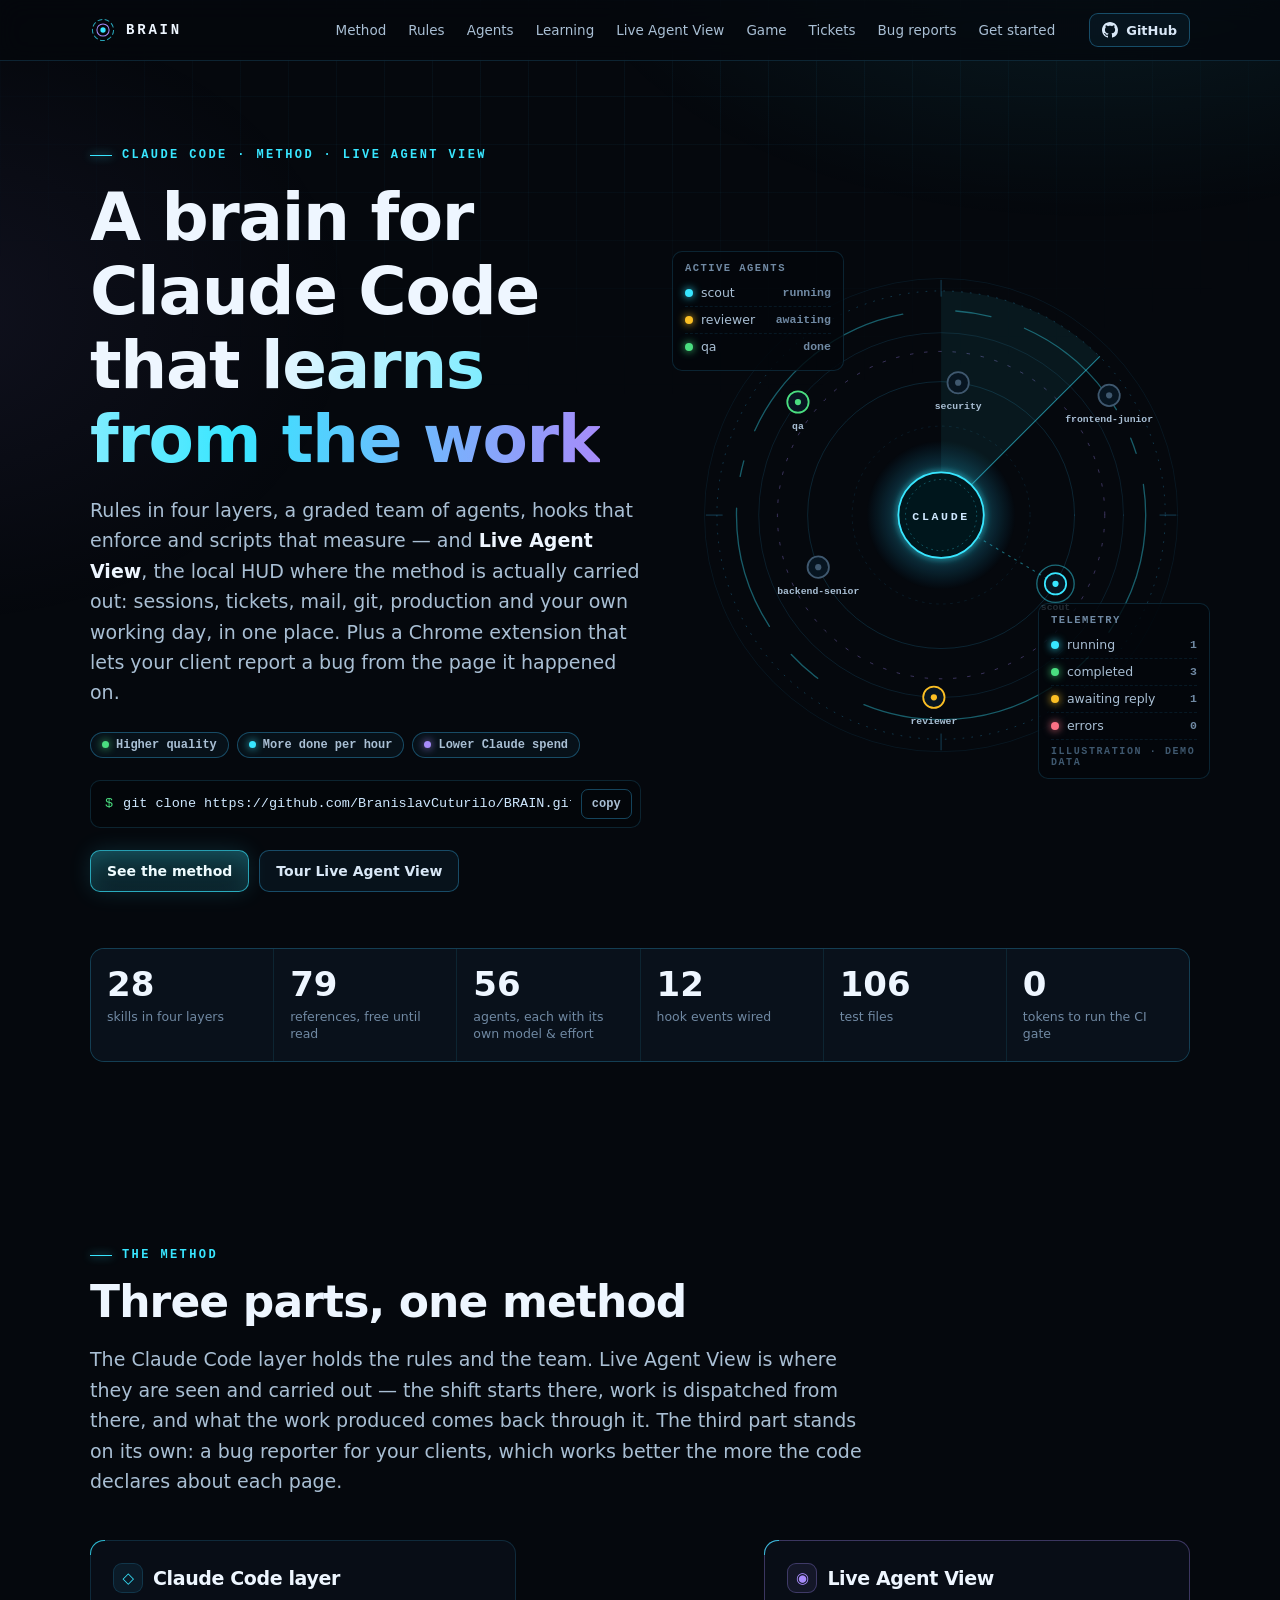
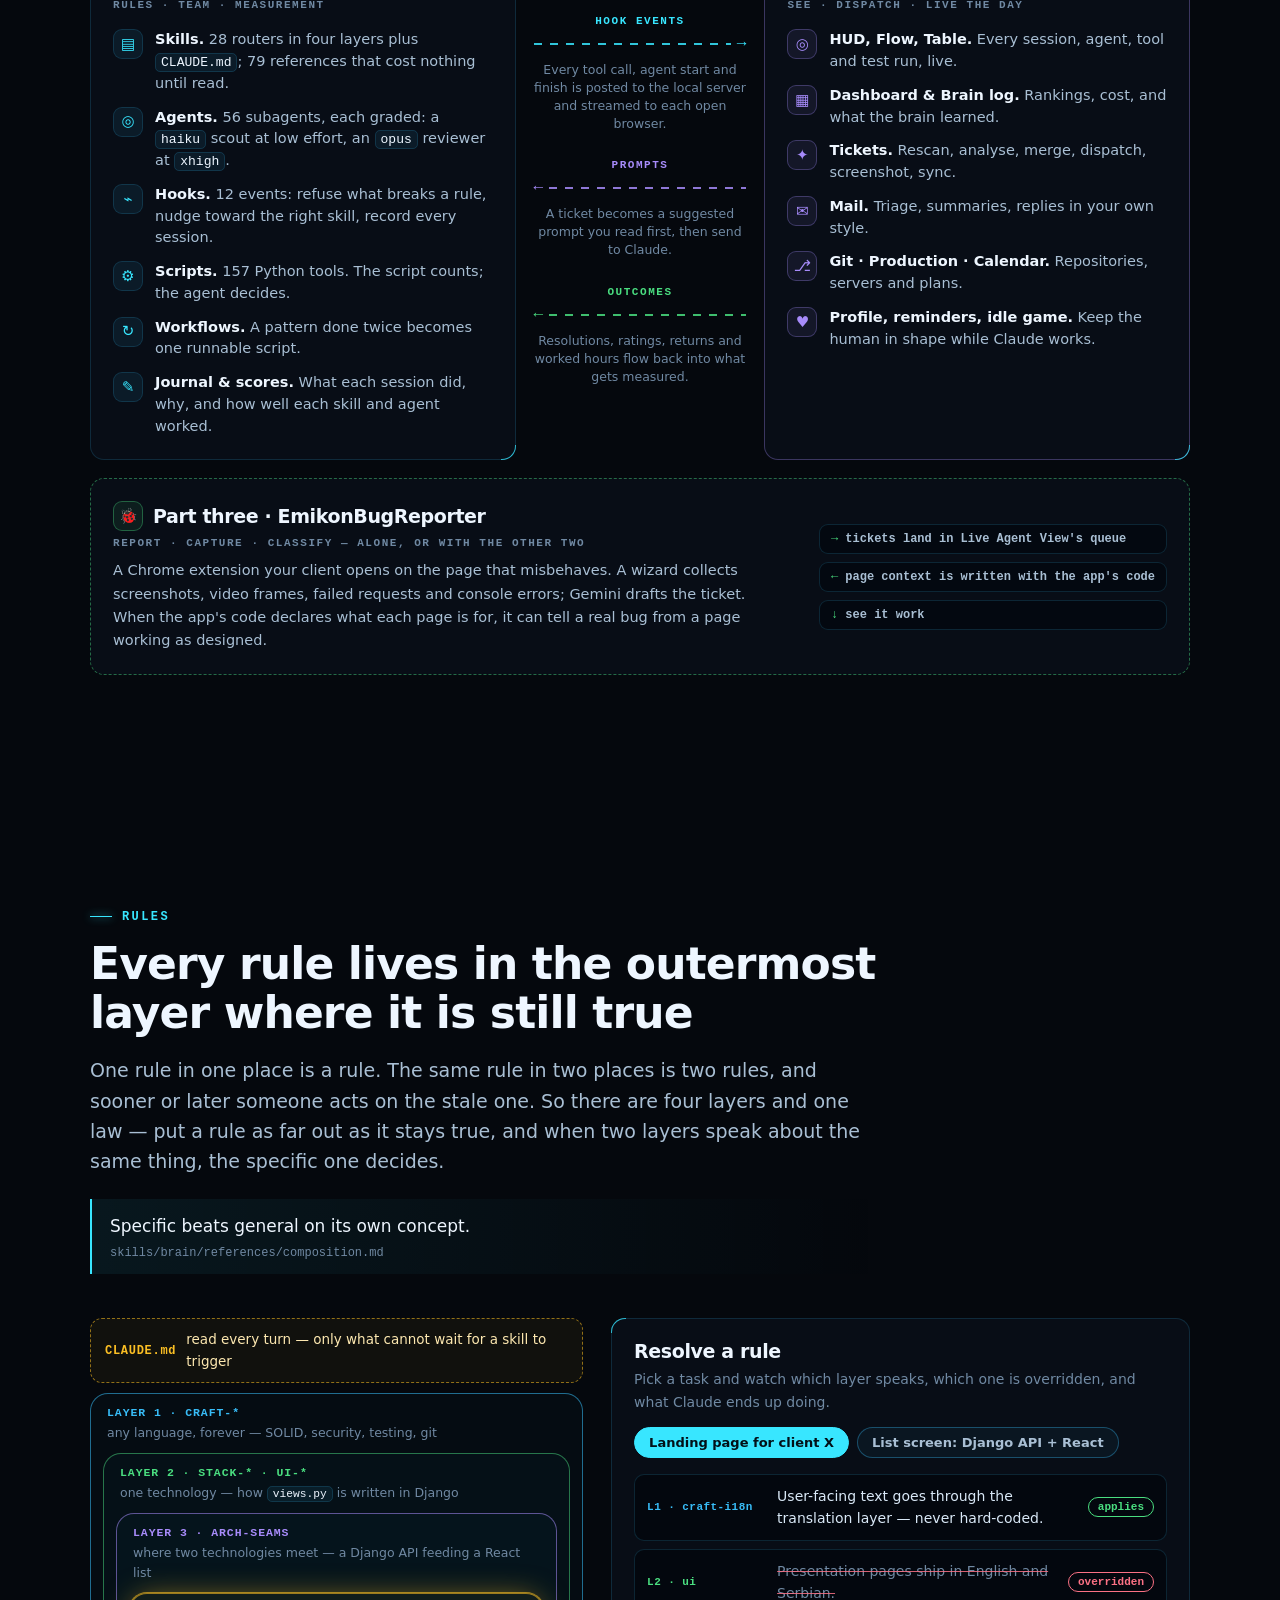
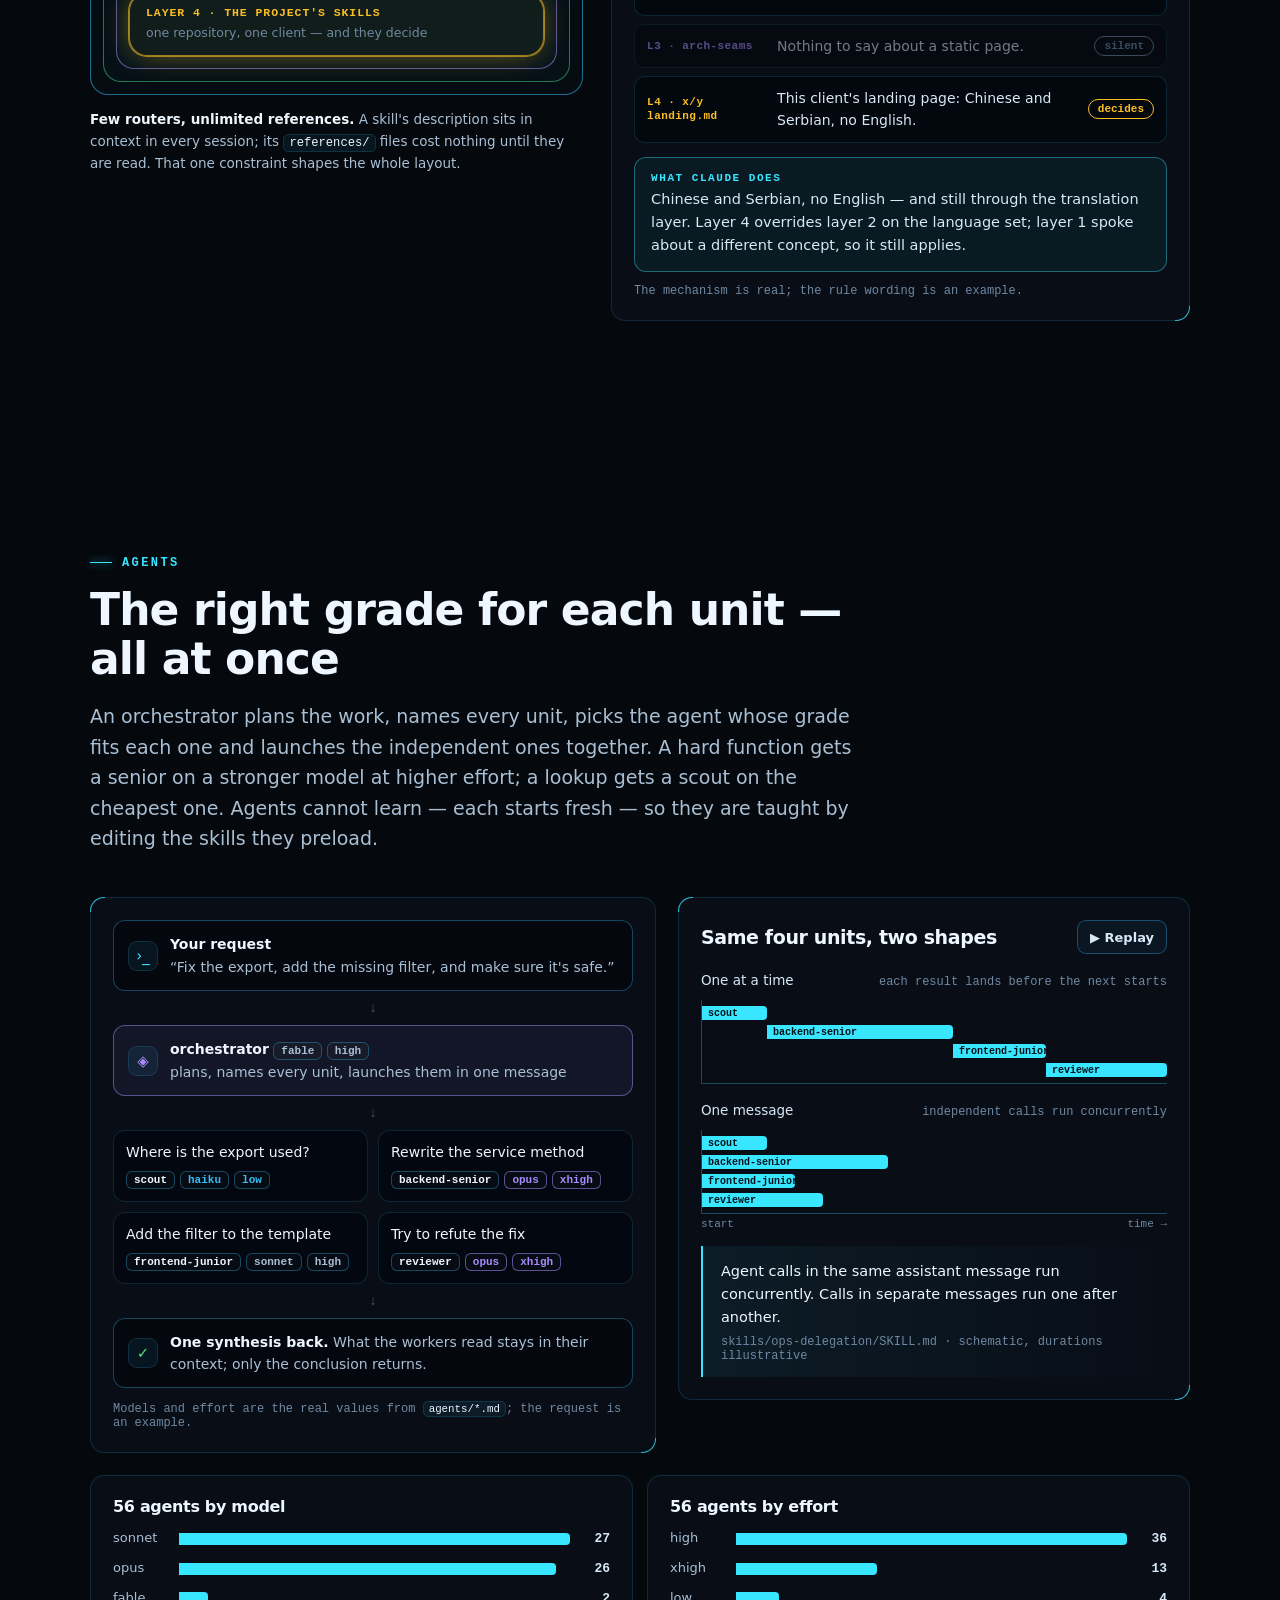
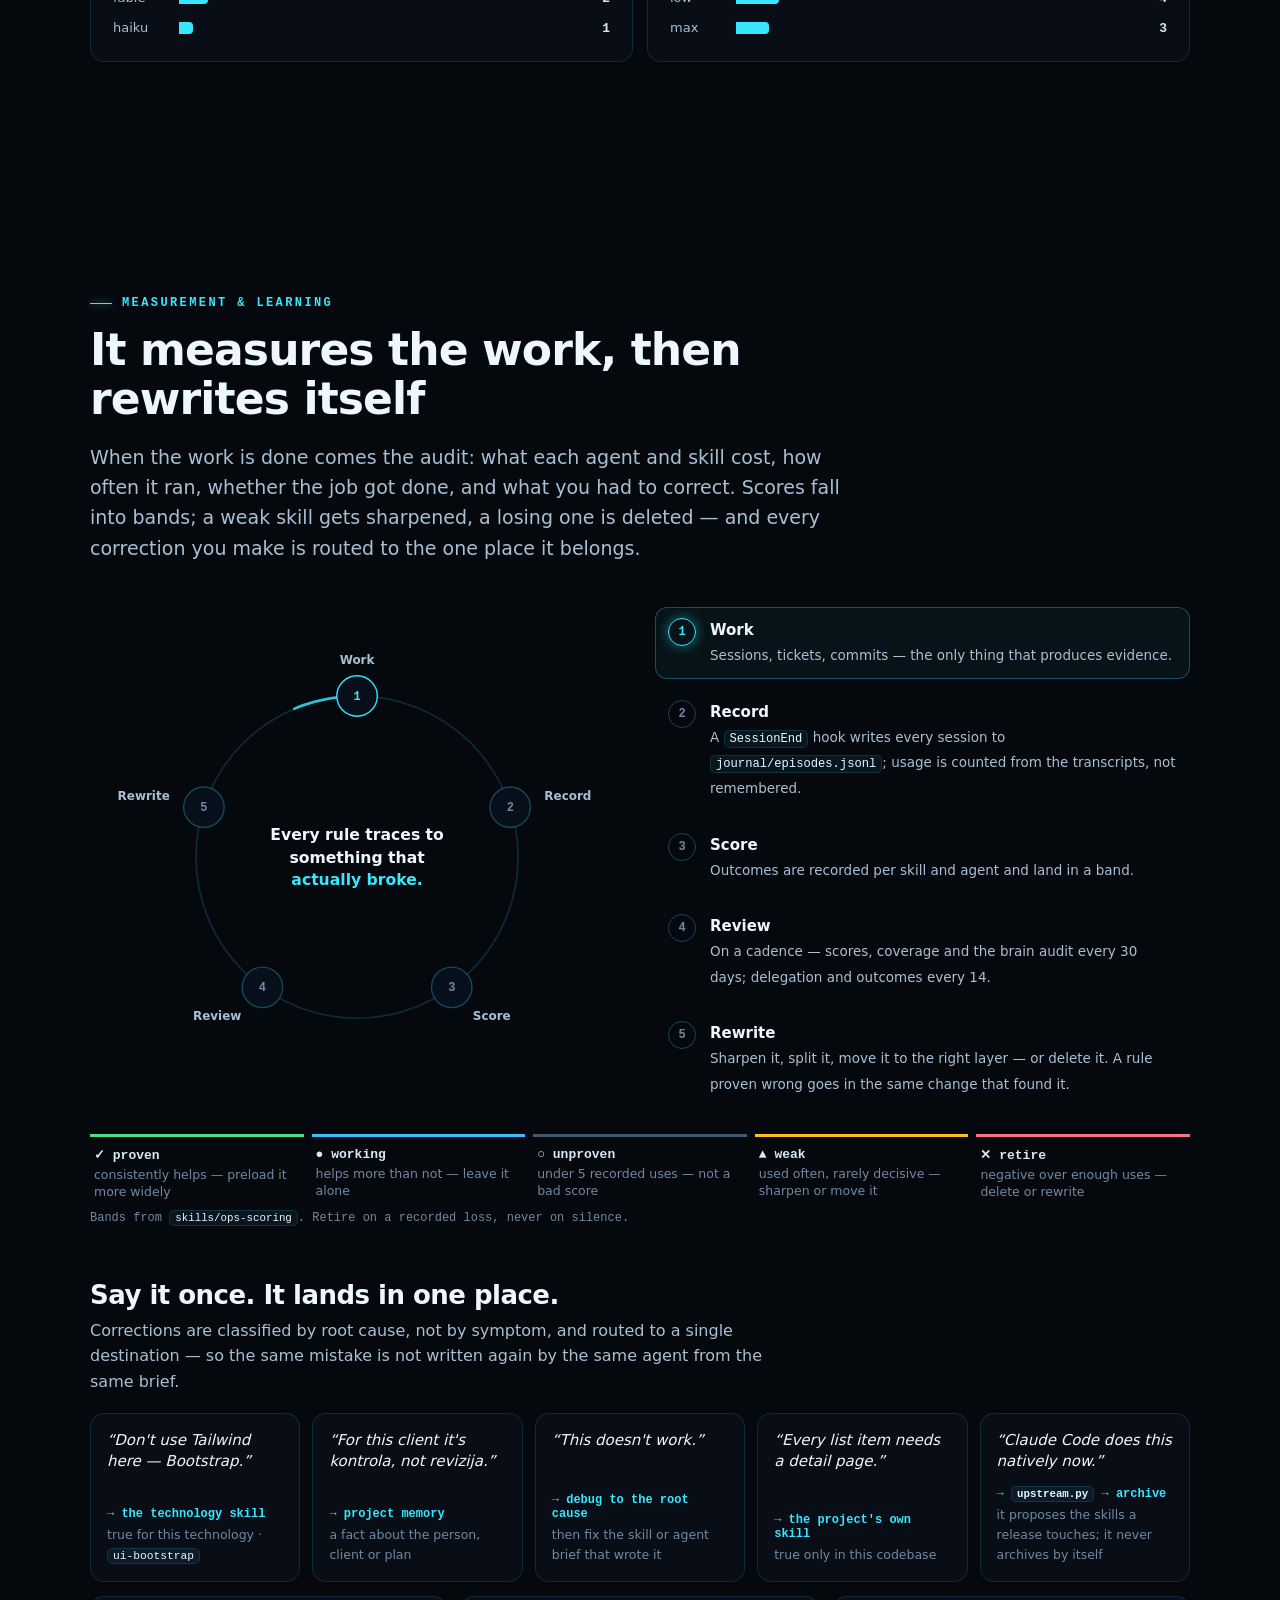
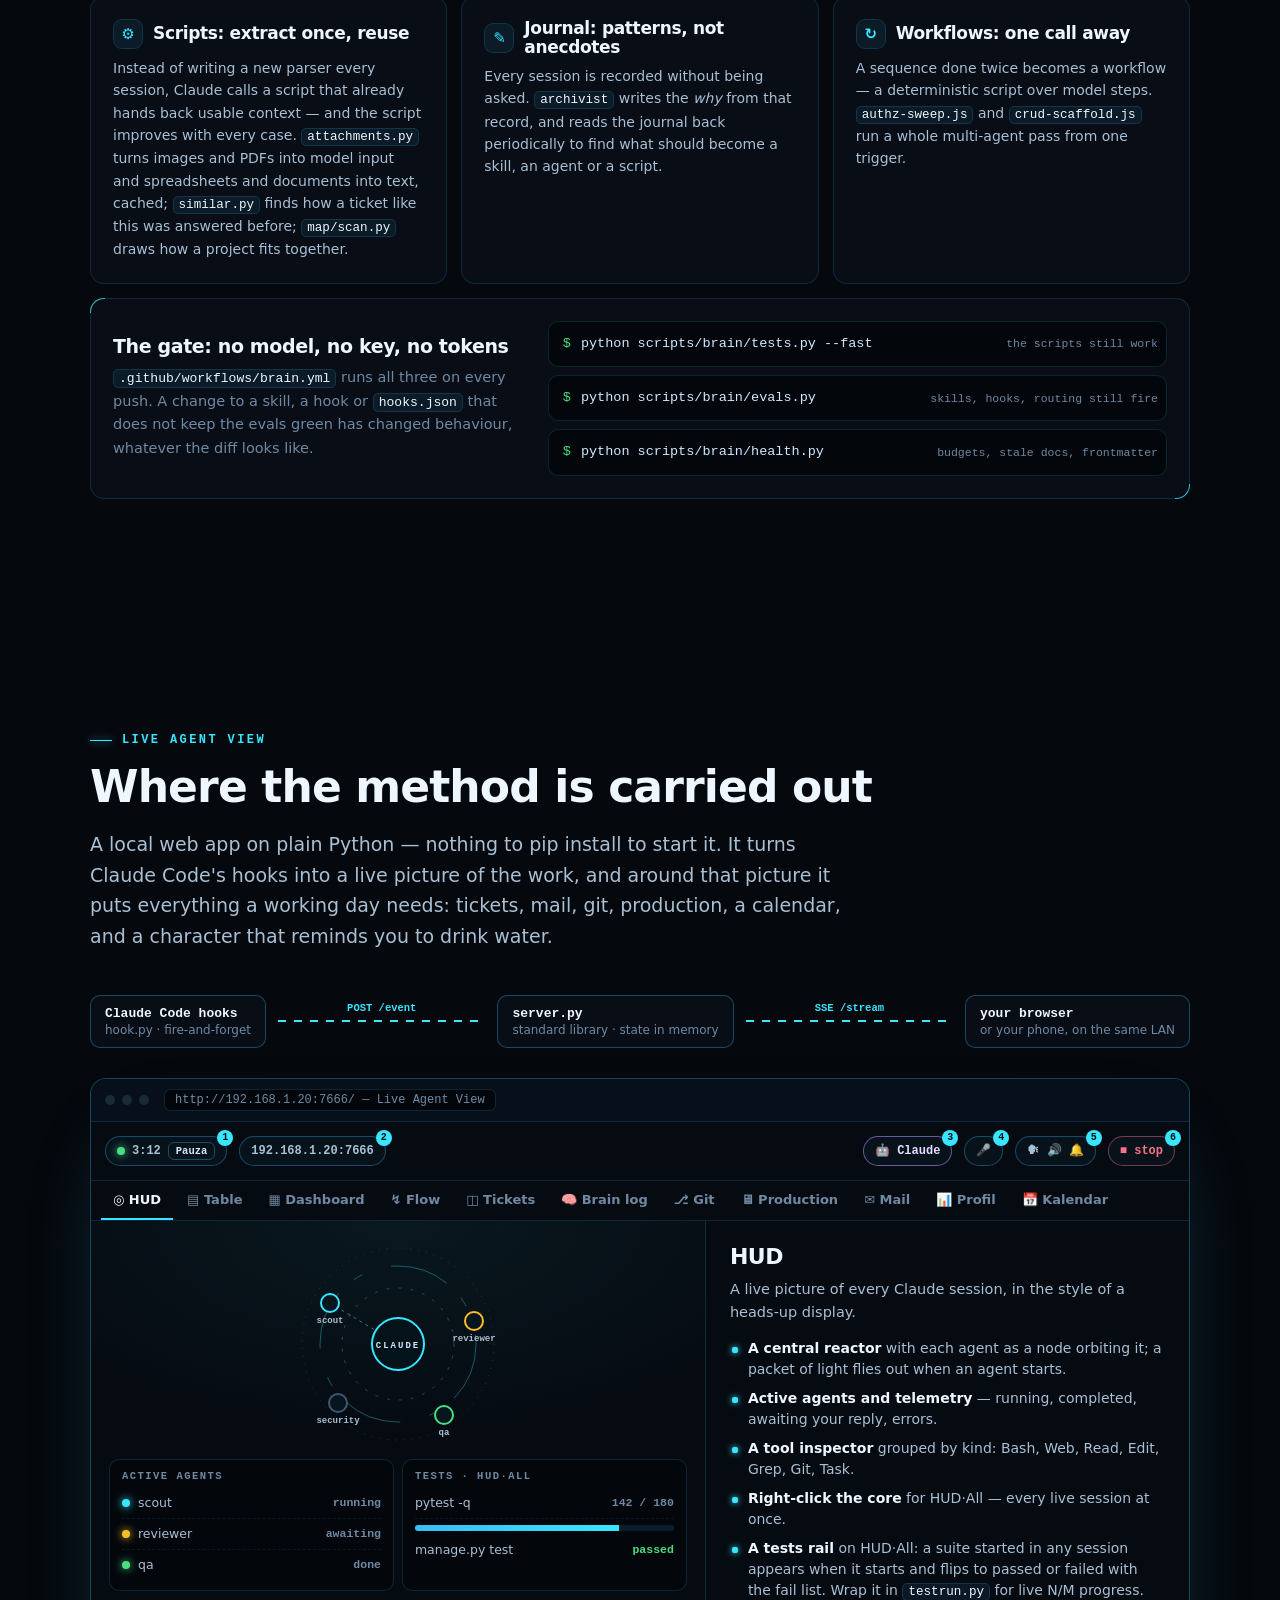
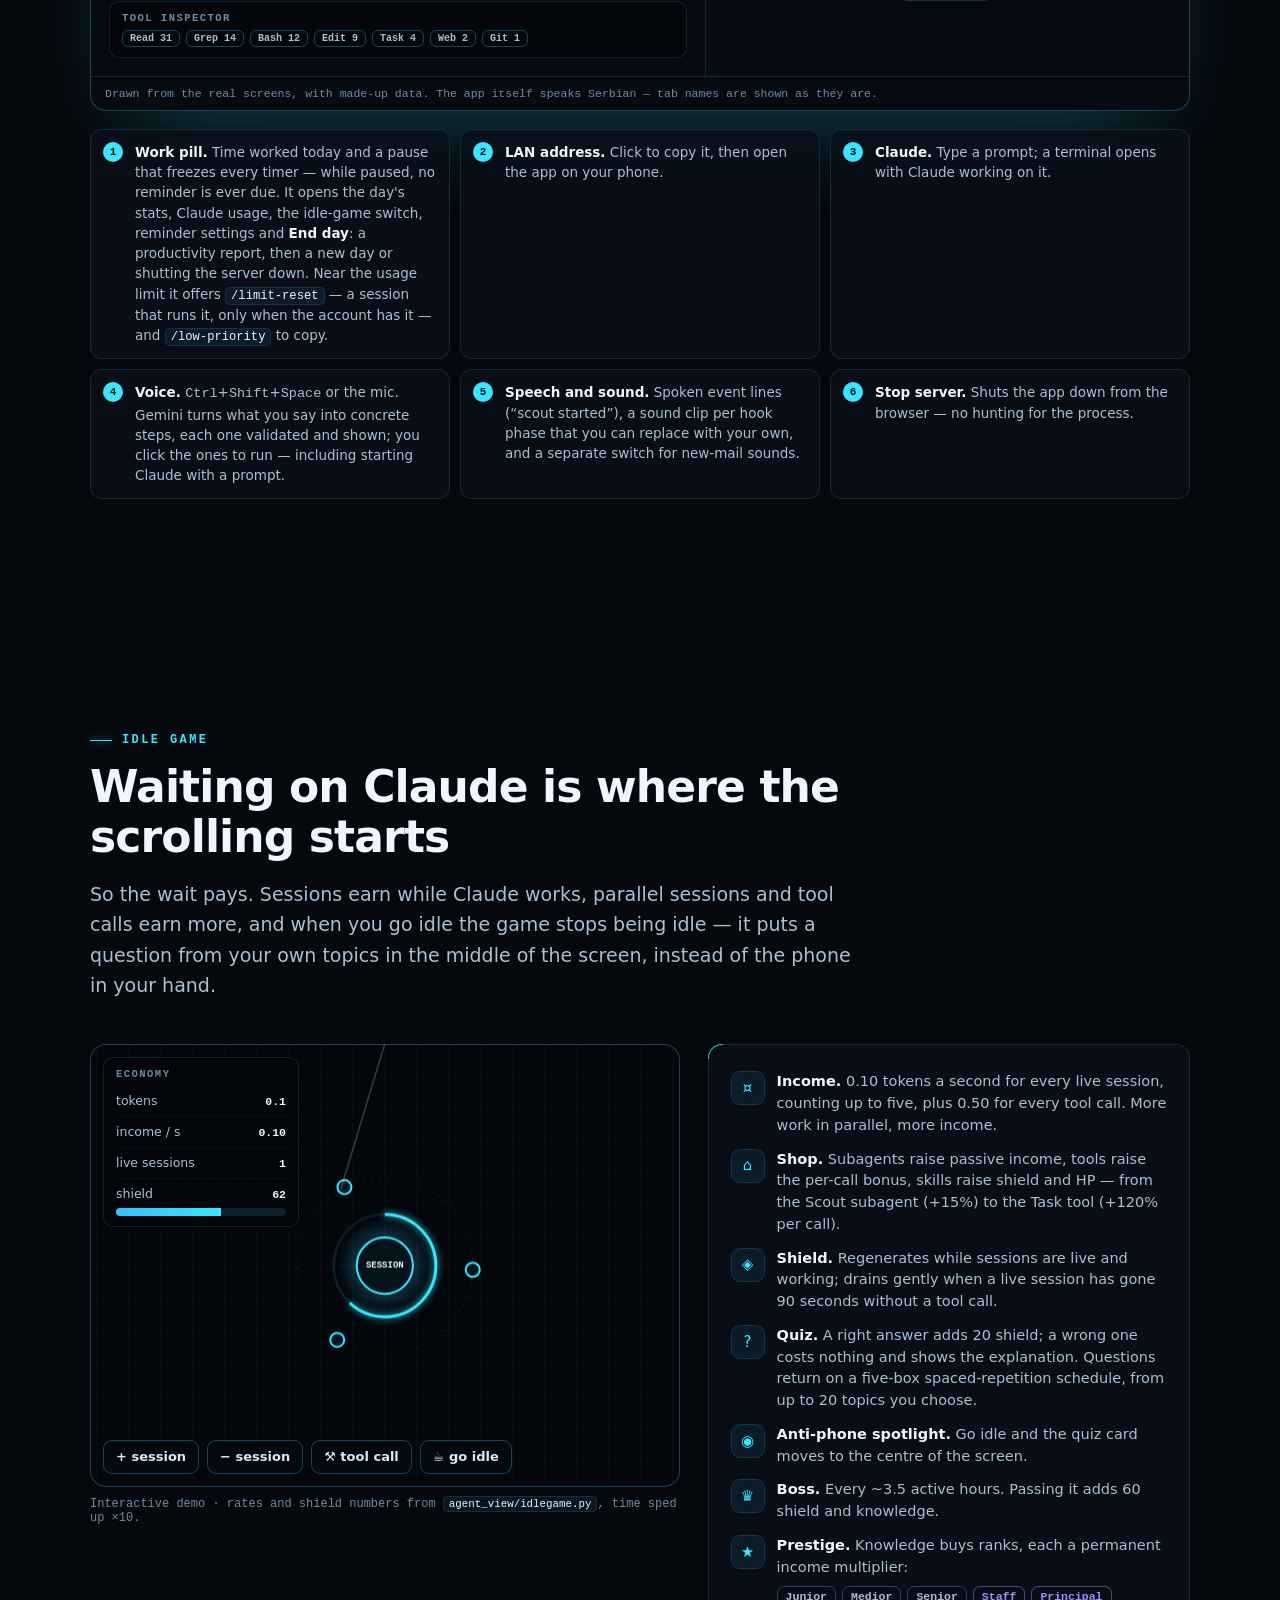
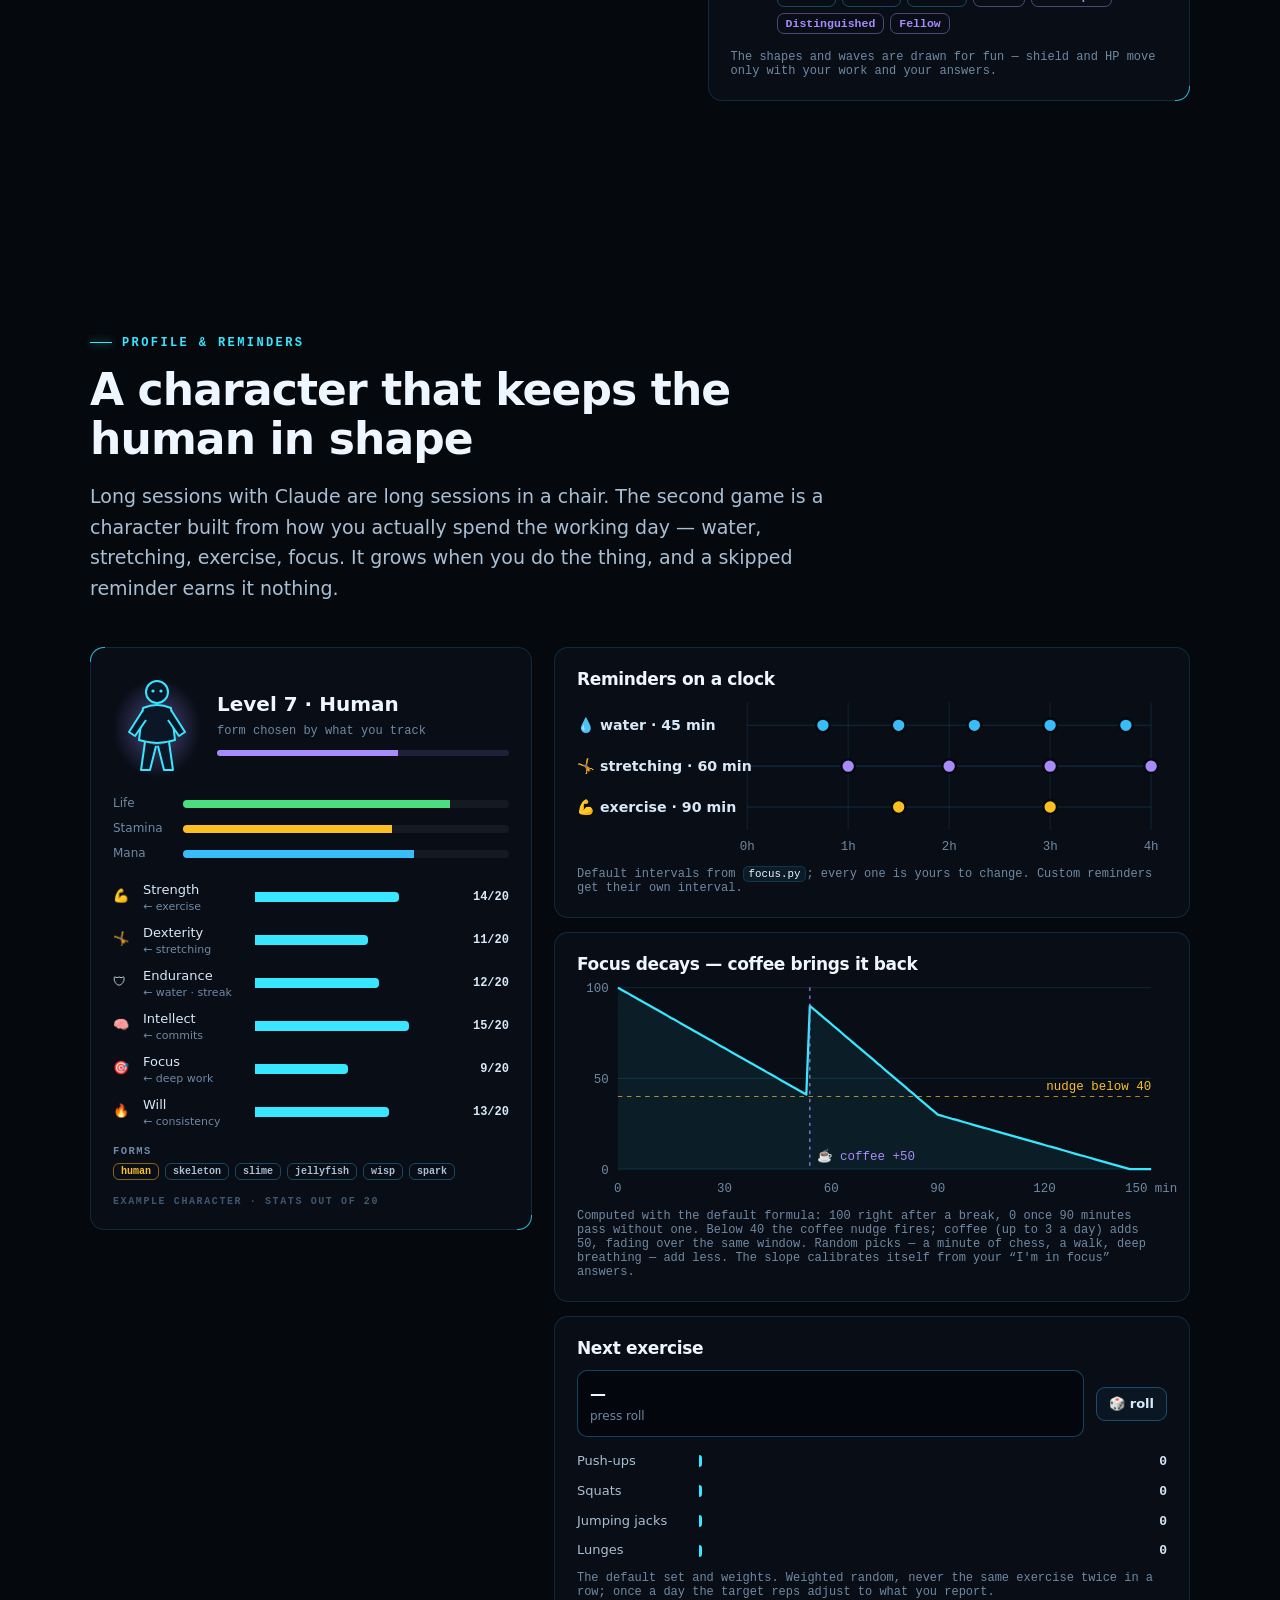
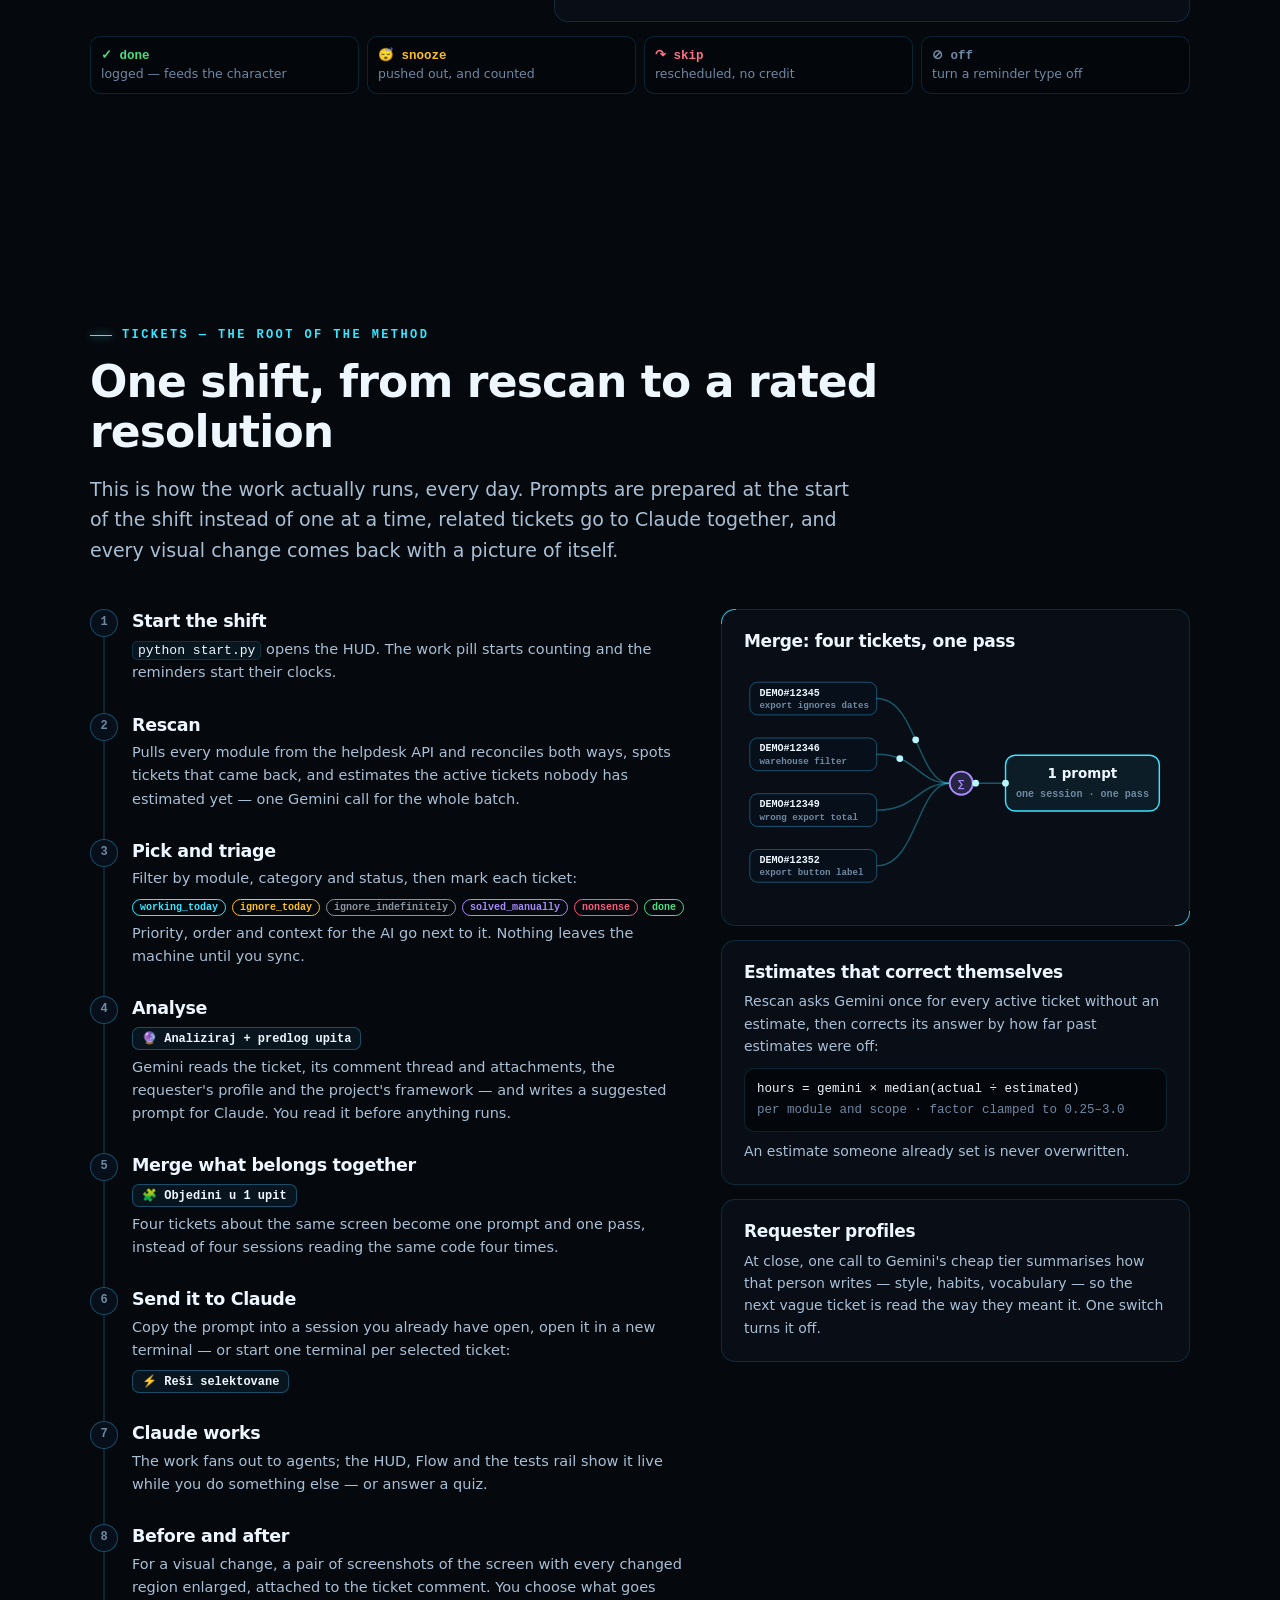
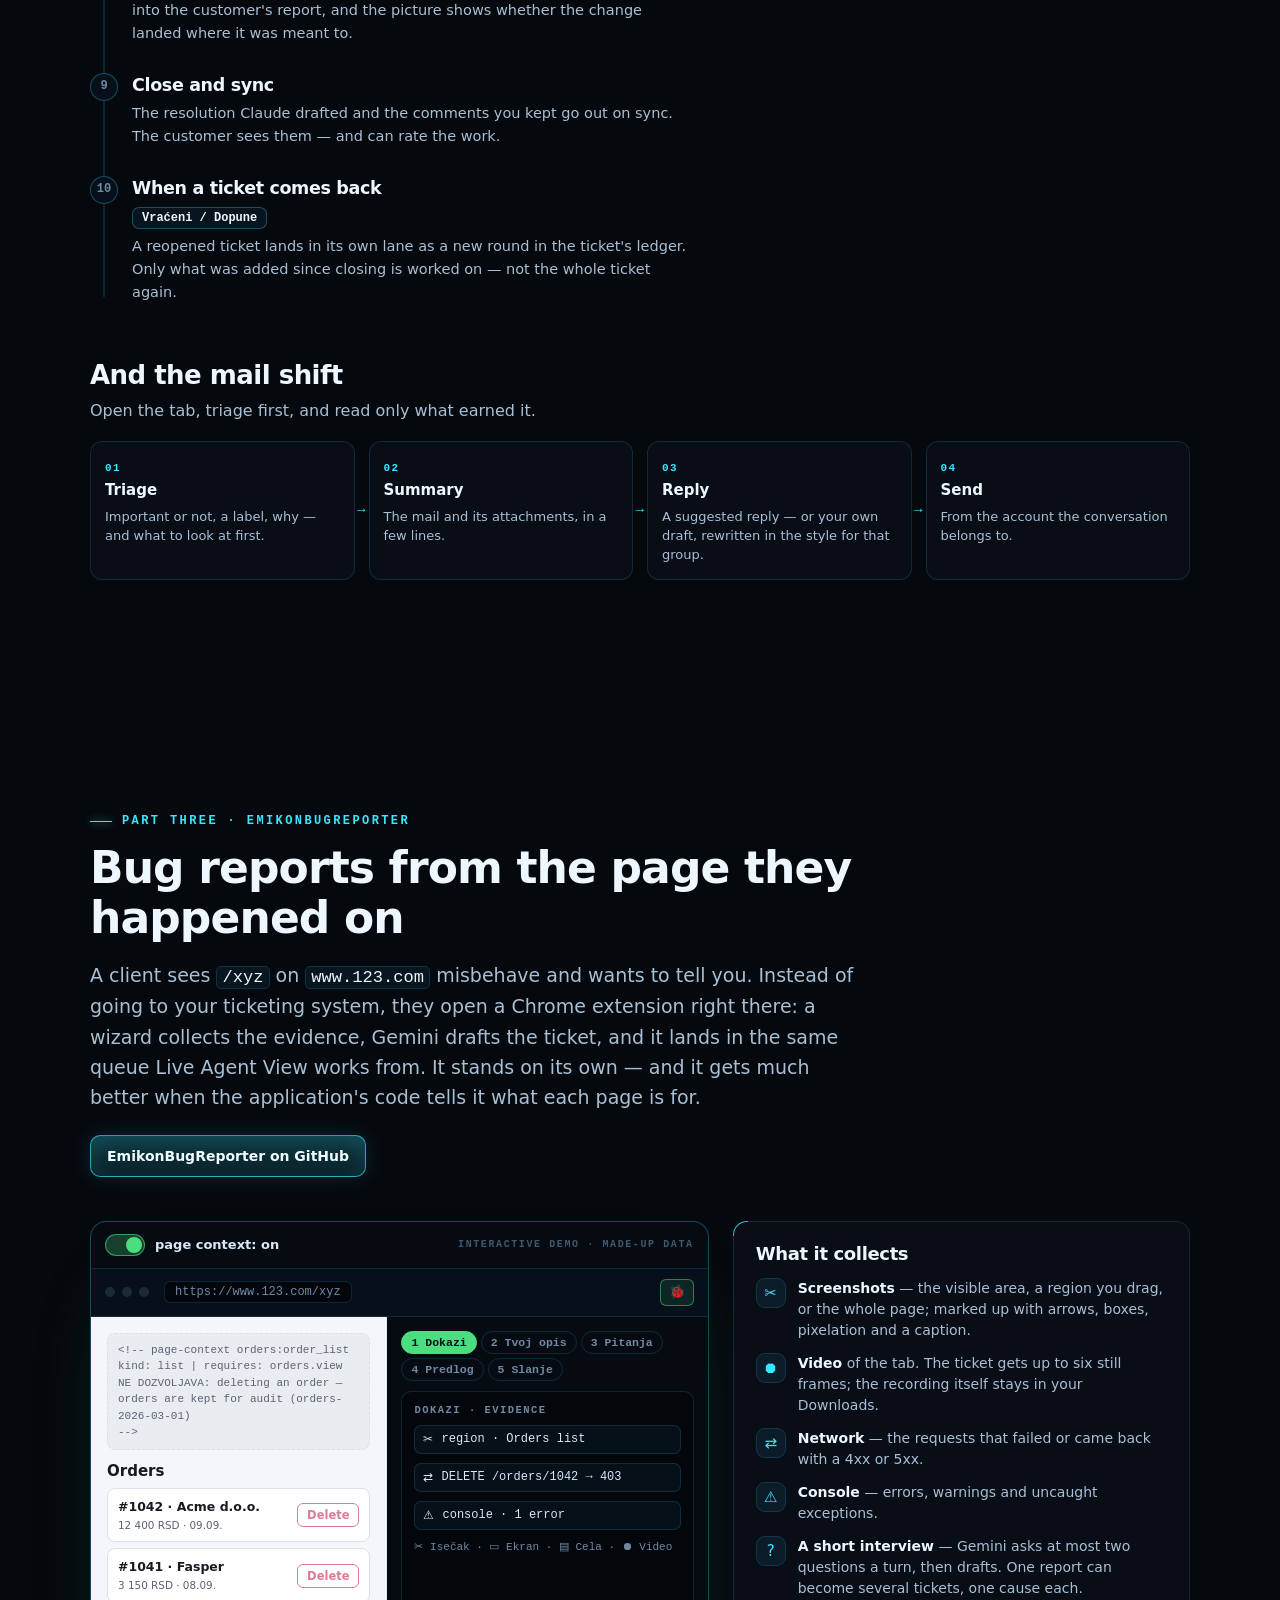
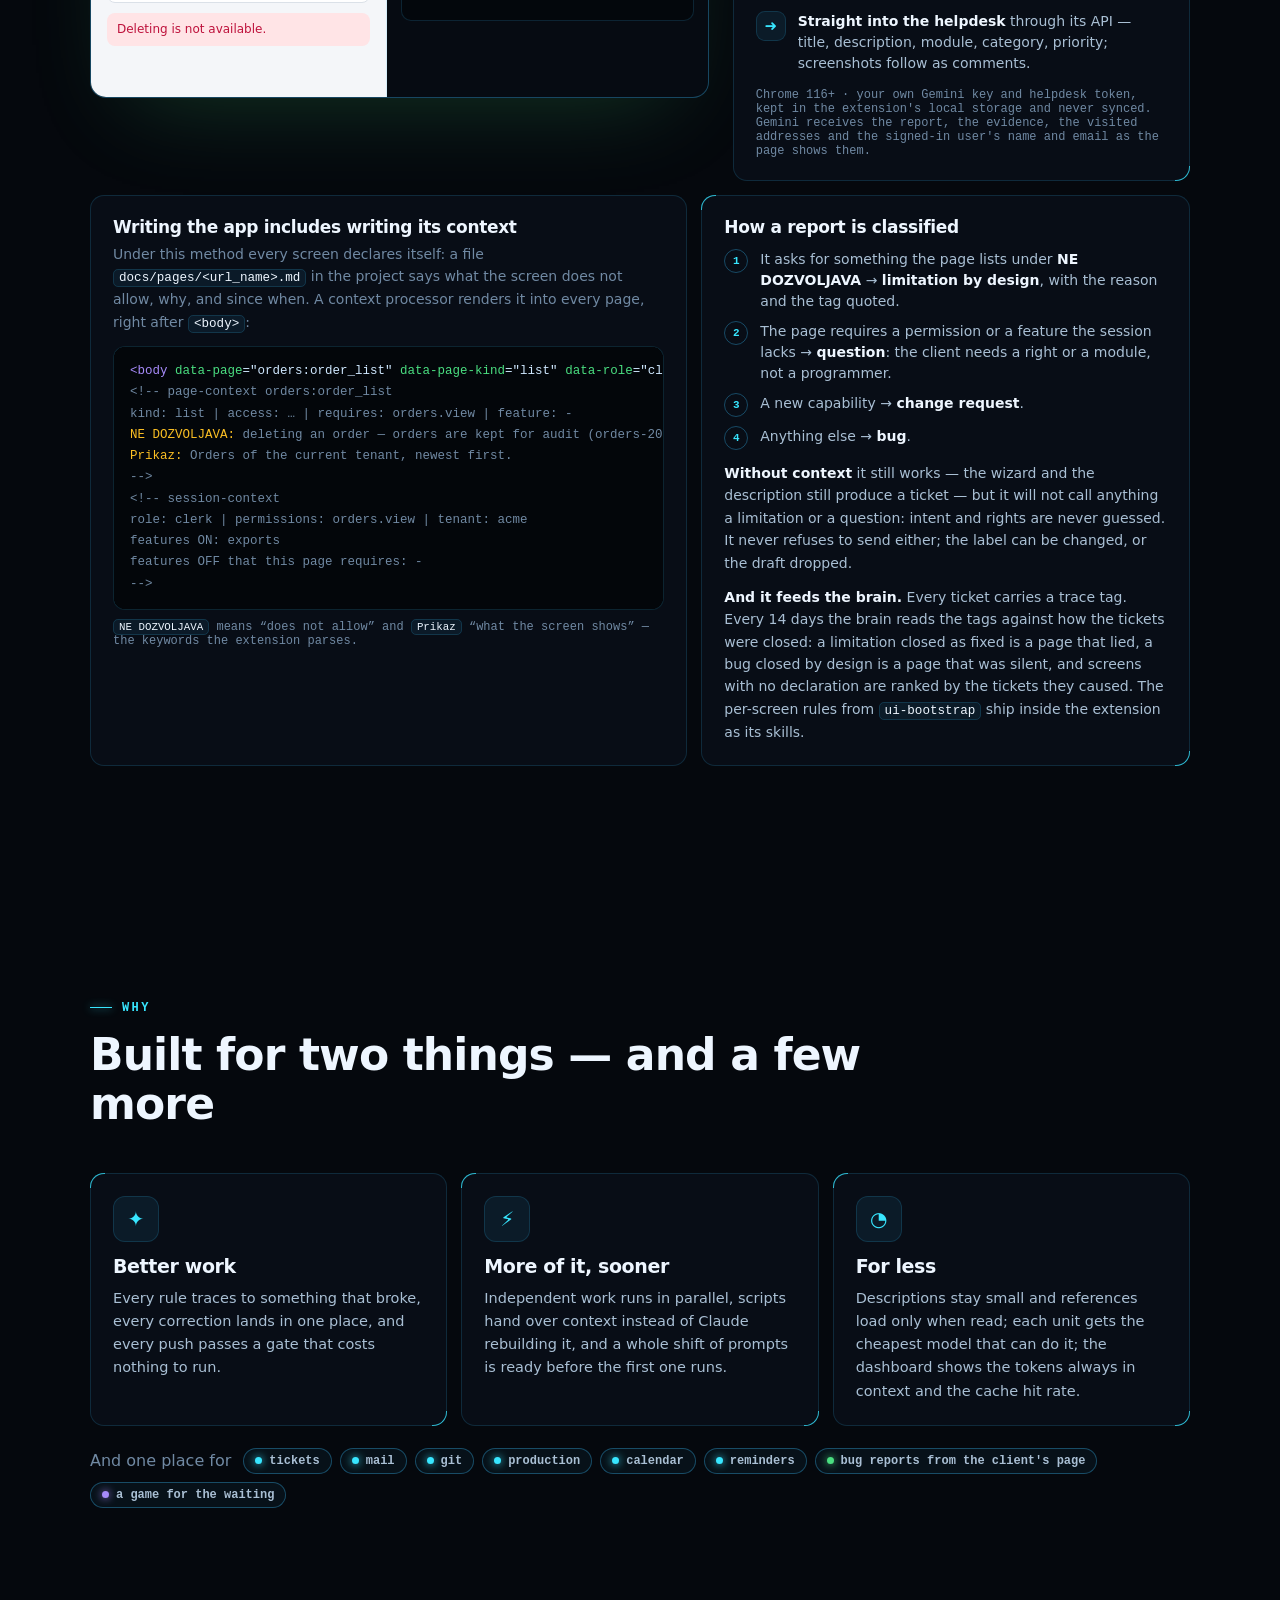
==== docs/index.html @ 8e0d5189 "docs: landing page for GitHub Pages, and the method drawn in the README The README described only th" ====
<!doctype html>
<html lang="en">
<head>
<meta charset="utf-8">
<meta name="viewport" content="width=device-width, initial-scale=1">
<title>brain — a learning rule system for Claude Code</title>
<meta name="description" content="Skills in four layers, a graded team of agents, hooks that enforce and scripts that measure — plus Live Agent View, the local HUD where the method is carried out.">
<meta name="theme-color" content="#05080d">
<link rel="canonical" href="https://branislavcuturilo.github.io/BRAIN/">
<meta property="og:type" content="website">
<meta property="og:url" content="https://branislavcuturilo.github.io/BRAIN/">
<meta property="og:title" content="brain — a learning rule system for Claude Code">
<meta property="og:description" content="Skills in four layers, a graded team of agents, hooks and measurement — and Live Agent View, the HUD where the method is carried out.">
<meta name="twitter:card" content="summary">
<link rel="icon" href="data:image/svg+xml,%3Csvg xmlns='http://www.w3.org/2000/svg' viewBox='0 0 64 64'%3E%3Crect width='64' height='64' rx='14' fill='%2305080d'/%3E%3Ccircle cx='32' cy='32' r='22' fill='none' stroke='%2338e6ff' stroke-width='2' stroke-dasharray='10 5' opacity='.7'/%3E%3Ccircle cx='32' cy='32' r='13' fill='none' stroke='%23a78bfa' stroke-width='2'/%3E%3Ccircle cx='32' cy='32' r='6' fill='%2338e6ff'/%3E%3C/svg%3E">
<script type="application/ld+json">
{"@context":"https://schema.org","@type":"SoftwareSourceCode","name":"brain","description":"A portable engineering rule system for Claude Code: skills, a team of subagents, hooks, workflows and measurement tools, plus Live Agent View.","codeRepository":"https://github.com/BranislavCuturilo/BRAIN","programmingLanguage":["Python","JavaScript"],"license":"https://polyformproject.org/licenses/noncommercial/1.0.0/","author":{"@type":"Person","name":"Branislav Čuturilo"}}
</script>
<style>
:root{
  --bg:#05080d; --bg2:#08101a; --panel:rgba(9,16,26,.78); --panel-solid:#09111b;
  --line:rgba(56,189,248,.16); --line2:rgba(56,189,248,.34);
  --fg:#d9e8f7; --fg2:#a9bfd4; --mut:#7089a3; --dim:#3f586f; --hi:#eef6ff; --ink:#021018;
  --paper:#f4f6f9; --paper-2:#e9edf2; --paper-line:#dbe1e8; --paper-ink:#171b21; --paper-mut:#5a6472; --paper-bad:#be123c; --paper-bad-bg:#ffe4e6;
  --cy:#38e6ff; --sky:#38bdf8; --green:#4ade80; --amber:#fbbf24; --rose:#fb7185; --violet:#a78bfa;
  --mono:ui-monospace,"Cascadia Code","JetBrains Mono","SF Mono",Menlo,Consolas,monospace;
  --sans:"Segoe UI Variable Text","Segoe UI",system-ui,-apple-system,BlinkMacSystemFont,Roboto,"Helvetica Neue",Arial,sans-serif;
  --display:"Segoe UI Variable Display","Segoe UI",system-ui,-apple-system,BlinkMacSystemFont,Roboto,"Helvetica Neue",Arial,sans-serif;
  --r:14px; --gut:clamp(16px,4vw,40px); --max:1180px;
  color-scheme:dark;
}
*{box-sizing:border-box}
html{scroll-behavior:smooth;scroll-padding-top:72px}
body{margin:0;background:var(--bg);color:var(--fg);font:16px/1.6 var(--sans);-webkit-font-smoothing:antialiased;overflow-x:hidden}
body::before{content:"";position:fixed;inset:0;pointer-events:none;z-index:0;
  background-image:linear-gradient(rgba(56,189,248,.05) 1px,transparent 1px),linear-gradient(90deg,rgba(56,189,248,.05) 1px,transparent 1px);
  background-size:48px 48px;-webkit-mask-image:radial-gradient(ellipse 90% 60% at 50% 0%,#000 20%,transparent 75%);mask-image:radial-gradient(ellipse 90% 60% at 50% 0%,#000 20%,transparent 75%)}
body::after{content:"";position:fixed;inset:0;pointer-events:none;z-index:0;
  background:radial-gradient(900px 520px at 85% -10%,rgba(56,230,255,.10),transparent 60%),radial-gradient(700px 520px at -5% 35%,rgba(167,139,250,.07),transparent 60%)}
.wrap{max-width:var(--max);margin:0 auto;padding-inline:var(--gut);position:relative;z-index:1}
a{color:var(--cy);text-decoration:none}
a:hover{text-decoration:underline}
code,kbd,.mono{font-family:var(--mono)}
p code,li code,div code,span code{font-size:.9em;color:var(--hi);background:rgba(56,189,248,.08);border:1px solid var(--line);padding:1px 5px;border-radius:5px}
.cmd code{background:none;border:0;padding:0;font-size:inherit;color:inherit}
:focus-visible{outline:2px solid var(--cy);outline-offset:3px;border-radius:6px}
[hidden]{display:none!important}

/* nav */
.nav{position:sticky;top:0;z-index:50;-webkit-backdrop-filter:blur(12px);backdrop-filter:blur(12px);background:rgba(5,8,13,.74);border-bottom:1px solid var(--line)}
.nav .wrap{display:flex;align-items:center;gap:18px;height:60px}
.brand{display:flex;gap:10px;align-items:center;font:650 14px var(--mono);letter-spacing:.2em;text-transform:uppercase;color:var(--hi)}
.brand:hover{text-decoration:none}
.brand svg{width:26px;height:26px;flex:none}
.nav-links{display:flex;gap:2px;margin-left:auto}
.nav-links a{color:var(--fg2);font:500 13.5px var(--sans);padding:6px 10px;border-radius:8px;white-space:nowrap}
.nav-links a:hover{color:#fff;background:rgba(56,189,248,.08);text-decoration:none}
.nav .gh{margin-left:6px}
@media(max-width:980px){.nav-links{display:none}.nav .gh{margin-left:auto}}

/* type */
section{padding-block:clamp(64px,9vw,112px);position:relative}
.eyebrow{font:650 12px/1 var(--mono);letter-spacing:.2em;text-transform:uppercase;color:var(--cy);display:inline-flex;gap:10px;align-items:center}
.eyebrow::before{content:"";width:22px;height:1px;background:currentColor;box-shadow:0 0 8px currentColor}
h1,h2,h3{font-family:var(--display);line-height:1.12;margin:0;letter-spacing:-.02em;color:var(--hi)}
h1{font-size:clamp(38px,6vw,66px);font-weight:650}
h2{font-size:clamp(28px,4vw,44px);font-weight:620;margin-top:14px}
h3{font-size:19px;font-weight:620}
.lead{font-size:clamp(16.5px,1.6vw,19px);color:var(--fg2);max-width:64ch;margin:18px 0 0}
.lead b{color:var(--hi)}
.sec-head{max-width:800px;margin-bottom:44px}
.grad{background:linear-gradient(92deg,var(--hi) 0%,var(--cy) 50%,var(--violet) 100%);-webkit-background-clip:text;background-clip:text;color:transparent}
.muted{color:var(--mut)}
.src{font:12px var(--mono);color:var(--mut)}
.demo-tag{font:650 10px var(--mono);letter-spacing:.16em;color:var(--dim);text-transform:uppercase}
blockquote.rule-quote{margin:22px 0 0;padding:14px 18px;border-left:2px solid var(--cy);background:linear-gradient(90deg,rgba(56,230,255,.07),transparent);border-radius:0 12px 12px 0;color:var(--hi);font-size:17px}
blockquote.rule-quote cite{display:block;margin-top:6px;font:normal 12px var(--mono);color:var(--mut)}

/* primitives */
.panel{position:relative;background:var(--panel);border:1px solid var(--line);border-radius:var(--r);padding:22px}
.hud::before,.hud::after{content:"";position:absolute;width:14px;height:14px;border:1.5px solid var(--cy);opacity:.75;pointer-events:none}
.hud::before{top:-1px;left:-1px;border-right:0;border-bottom:0;border-top-left-radius:var(--r)}
.hud::after{bottom:-1px;right:-1px;border-left:0;border-top:0;border-bottom-right-radius:var(--r)}
.btn{display:inline-flex;align-items:center;gap:8px;height:42px;padding:0 16px;border-radius:10px;border:1px solid var(--line2);background:rgba(56,189,248,.06);color:var(--fg);font:600 14px var(--sans);cursor:pointer;white-space:nowrap}
.btn:hover{border-color:var(--cy);color:#fff;text-decoration:none}
.btn.primary{background:linear-gradient(180deg,rgba(56,230,255,.24),rgba(56,230,255,.08));border-color:rgba(56,230,255,.65);box-shadow:inset 0 0 24px rgba(56,230,255,.14),0 0 22px rgba(56,230,255,.14);color:#effcff}
.btn.sm{height:34px;font-size:13px;padding:0 12px;border-radius:9px}
.btn:disabled{opacity:.45;cursor:not-allowed}
.chip{display:inline-flex;align-items:center;gap:7px;font:600 12px var(--mono);padding:5px 11px;border-radius:999px;border:1px solid var(--line2);color:var(--fg2);background:rgba(56,189,248,.05);white-space:nowrap}
.chip i{width:7px;height:7px;border-radius:50%;background:var(--c,var(--cy));box-shadow:0 0 8px var(--c,var(--cy))}
.cmd{display:flex;align-items:center;gap:10px;background:#03060a;border:1px solid var(--line);border-radius:10px;padding:8px 8px 8px 14px;font:13.5px/1.5 var(--mono);color:#cfe8ff;min-width:0}
.cmd .p{color:var(--green);user-select:none;flex:none}
.cmd code{white-space:pre;flex:1;overflow-x:auto;scrollbar-width:thin;padding-block:4px}
.copy{flex:none;height:30px;padding:0 10px;border-radius:7px;border:1px solid var(--line2);background:transparent;color:var(--fg2);font:600 12px var(--mono);cursor:pointer}
.copy:hover{color:#fff;border-color:var(--cy)}
.ico{width:30px;height:30px;border-radius:9px;display:grid;place-items:center;background:rgba(56,189,248,.08);border:1px solid var(--line);color:var(--cy);font-size:15px;flex:none}
.m-panel{border:1px solid var(--line);border-radius:10px;background:rgba(3,7,12,.8);padding:10px 12px}
.m-h{font:650 10.5px var(--mono);letter-spacing:.14em;text-transform:uppercase;color:var(--mut);margin-bottom:6px}
.m-row{display:flex;align-items:center;gap:8px;font-size:12.5px;color:var(--fg2);padding:5px 0;border-bottom:1px dashed rgba(56,189,248,.1)}
.m-row:last-child{border-bottom:0}
.m-row .r{margin-left:auto;font:600 11.5px var(--mono);color:var(--mut)}
.dot{width:8px;height:8px;border-radius:50%;background:var(--c,var(--cy));box-shadow:0 0 8px var(--c,var(--cy));flex:none}
.pulse{animation:pulse 1.6s ease-in-out infinite}
@keyframes pulse{50%{opacity:.3}}
@keyframes spin{to{transform:rotate(360deg)}}
@keyframes dash{to{background-position:32px 0}}
@keyframes dashv{to{background-position:0 24px}}
#tip{position:fixed;z-index:100;pointer-events:none;background:#0b1522;border:1px solid var(--line2);color:var(--fg);font:12px/1.45 var(--mono);padding:6px 9px;border-radius:8px;box-shadow:0 8px 24px rgba(0,0,0,.45);opacity:0;transition:opacity .12s;max-width:260px}
.js .reveal{opacity:0;transform:translateY(18px);transition:opacity .7s ease,transform .7s ease}
.js .reveal.in{opacity:1;transform:none}

/* hero */
.hero{padding-block:clamp(36px,6vw,80px) clamp(40px,6vw,64px)}
.hero-grid{display:grid;grid-template-columns:minmax(0,1.05fr) minmax(0,.95fr);gap:clamp(24px,4vw,56px);align-items:center}
.goals{display:flex;flex-wrap:wrap;gap:8px;margin-top:24px}
.hero .cmd{margin-top:22px;max-width:640px}
.hero-cta{display:flex;flex-wrap:wrap;gap:10px;margin-top:22px}
.reactor{position:relative;width:100%;max-width:560px;margin-inline:auto;aspect-ratio:1}
.reactor svg{width:100%;height:100%;display:block;overflow:visible}
.spin-a{transform-origin:280px 280px;animation:spin 48s linear infinite}
.spin-b{transform-origin:280px 280px;animation:spin 70s linear infinite reverse}
.spin-c{transform-origin:280px 280px;animation:spin 7s linear infinite}
.tele{position:absolute;width:172px;font-size:12px}
.tele .m-row{padding:3px 0}
.tele.tl{left:-4%;top:-3%}
.tele.br{right:-4%;bottom:-3%}
.tele .demo-tag{margin-top:6px;display:block}
@media(max-width:960px){.hero-grid{grid-template-columns:minmax(0,1fr)}.reactor{max-width:480px}}
@media(max-width:560px){.tele{display:none}}
.stats{display:grid;grid-template-columns:repeat(6,minmax(0,1fr));gap:1px;background:var(--line);border:1px solid var(--line);border-radius:var(--r);overflow:hidden;margin-top:clamp(36px,5vw,56px)}
.stat{background:var(--panel-solid);padding:18px 16px}
.stat b{display:block;font:650 clamp(26px,3vw,34px)/1 var(--display);color:var(--hi);font-variant-numeric:tabular-nums}
.stat span{display:block;margin-top:8px;font-size:12.5px;color:var(--mut);line-height:1.35}
@media(max-width:900px){.stats{grid-template-columns:repeat(3,minmax(0,1fr))}}
@media(max-width:460px){.stats{grid-template-columns:repeat(2,minmax(0,1fr))}}

/* method */
.duo{display:grid;grid-template-columns:minmax(0,1fr) minmax(180px,.5fr) minmax(0,1fr);gap:18px;align-items:stretch}
.side h3{display:flex;align-items:center;gap:10px}
.side .sub{font:600 11px var(--mono);letter-spacing:.14em;text-transform:uppercase;color:var(--mut);margin-top:6px}
.items{list-style:none;margin:18px 0 0;padding:0;display:grid;gap:12px}
.items li{display:grid;grid-template-columns:30px 1fr;gap:12px;align-items:start;font-size:14.5px;color:var(--fg2);line-height:1.5}
.items li b{color:var(--hi);font-weight:620}
.side.lav{border-color:rgba(167,139,250,.32)}
.side.lav .ico{color:var(--violet);border-color:rgba(167,139,250,.3);background:rgba(167,139,250,.08)}
.rails{display:flex;flex-direction:column;justify-content:center;gap:26px}
.rail{text-align:center}
.rail .rail-lbl{font:650 11px var(--mono);letter-spacing:.14em;text-transform:uppercase;color:var(--c,var(--cy))}
.rail .line{display:flex;align-items:center;gap:6px;margin:8px 0;color:var(--c,var(--cy));font:700 16px var(--mono)}
.rail .line i{flex:1;height:2px;background:repeating-linear-gradient(90deg,var(--c,var(--cy)) 0 8px,transparent 8px 16px);background-size:32px 2px;animation:dash 1.1s linear infinite;opacity:.85}
.rail.left .line i{animation-direction:reverse}
.rail .line .m{display:none}
.rail p{font-size:12.5px;color:var(--mut);margin:0;line-height:1.45}
@media(max-width:900px){
  .duo{grid-template-columns:minmax(0,1fr)}
  .rails{gap:14px}
  .rail .line i{display:none}
  .rail .line{justify-content:center}
  .rail .line .d{display:none}
  .rail .line .m{display:inline}
}

/* layers */
.layers-grid{display:grid;grid-template-columns:minmax(0,.92fr) minmax(0,1.08fr);gap:28px;align-items:start}
.claude-md{display:flex;gap:10px;align-items:center;padding:10px 14px;border:1px dashed rgba(251,191,36,.55);border-radius:12px;color:#fde8b0;background:rgba(251,191,36,.05);font-size:13.5px;margin-bottom:10px}
.claude-md b{font:650 12px var(--mono);color:var(--amber);letter-spacing:.06em}
.nest{border:1px solid var(--c);border-radius:18px;padding:12px;background:rgba(56,189,248,.025);transition:box-shadow .3s}
.nest .tag{display:flex;flex-wrap:wrap;justify-content:space-between;align-items:baseline;gap:4px 10px;font-size:13px;color:var(--fg2);margin:0 4px 10px}
.nest .tag b{font:650 11.5px var(--mono);color:var(--c);letter-spacing:.08em;text-transform:uppercase}
.nest .tag span{font-size:12.5px;color:var(--mut)}
.nest.l1{--c:rgba(56,189,248,.55)}.nest.l2{--c:rgba(74,222,128,.5)}.nest.l3{--c:rgba(167,139,250,.55)}.nest.l4{--c:rgba(251,191,36,.6)}
.nest.l1 .tag b{color:var(--sky)}.nest.l2 .tag b{color:var(--green)}.nest.l3 .tag b{color:var(--violet)}.nest.l4 .tag b{color:var(--amber)}
.nest.l4{background:rgba(251,191,36,.05)}
.nest.l4 .tag{margin-bottom:0}
.nest.on{box-shadow:0 0 0 1px var(--c),0 0 30px -6px var(--c)}
.routers{margin-top:14px;font-size:13.5px;color:var(--fg2)}
.routers b{color:var(--hi)}
.seg{display:flex;flex-wrap:wrap;gap:8px}
.seg button{appearance:none;font:600 13px var(--sans);color:var(--fg2);background:rgba(56,189,248,.05);border:1px solid var(--line2);border-radius:999px;padding:7px 14px;cursor:pointer}
.seg button[aria-pressed=true]{color:var(--ink);background:var(--cy);border-color:var(--cy)}
.rule-rows{display:grid;gap:8px;margin-top:16px}
.rule{display:grid;grid-template-columns:118px minmax(0,1fr) auto;gap:12px;align-items:center;padding:10px 12px;border-radius:10px;border:1px solid var(--line);background:rgba(3,6,10,.62);font-size:14px;transition:opacity .3s}
.rule .lv{font:650 11px/1.3 var(--mono);letter-spacing:.04em}
.rule .txt{color:var(--fg)}
.rule.na{opacity:.5}
.rule.lose .txt{text-decoration:line-through;text-decoration-color:rgba(251,113,133,.85);color:var(--mut)}
.st{font:650 11px var(--mono);padding:3px 9px;border-radius:999px;border:1px solid currentColor;white-space:nowrap}
.st.apply{color:var(--green)}.st.win{color:var(--amber)}.st.lose{color:var(--rose)}.st.na{color:var(--mut)}
.result{margin-top:14px;padding:14px 16px;border-radius:12px;border:1px solid rgba(56,230,255,.4);background:rgba(56,230,255,.06);font-size:14.5px}
.result .k{display:block;font:650 11px var(--mono);letter-spacing:.14em;color:var(--cy);text-transform:uppercase;margin-bottom:4px}
@media(max-width:900px){.layers-grid{grid-template-columns:minmax(0,1fr)}}
@media(max-width:540px){.rule{grid-template-columns:minmax(0,1fr) auto}.rule .txt{grid-column:1/-1;grid-row:2}}

/* delegation */
.deleg{display:grid;grid-template-columns:minmax(0,1.05fr) minmax(0,.95fr);gap:22px;align-items:start}
.pf{display:grid;gap:10px}
.pf-node{display:flex;gap:12px;align-items:center;padding:12px 14px;border-radius:12px;border:1px solid var(--line2);background:rgba(3,7,12,.7);font-size:14px;color:var(--fg2)}
.pf-node b{color:var(--hi)}
.pf-node.orch{border-color:rgba(167,139,250,.5);background:rgba(167,139,250,.07)}
.pf-arrow{text-align:center;color:var(--dim);font:700 14px/1 var(--mono)}
.units{display:grid;grid-template-columns:repeat(2,minmax(0,1fr));gap:10px}
.unit{padding:12px;border-radius:12px;border:1px solid var(--line);background:rgba(3,6,10,.6)}
.unit .t{font-size:14px;color:var(--hi);line-height:1.35}
.unit .a{margin-top:9px;display:flex;flex-wrap:wrap;gap:5px}
.tag-s{font:600 11px var(--mono);padding:2px 7px;border-radius:6px;border:1px solid var(--line2);color:var(--fg2);background:rgba(255,255,255,.02)}
.tag-s.name{color:var(--hi)}
.tag-s.hi{color:var(--violet);border-color:rgba(167,139,250,.55)}
.tag-s.lo{color:var(--sky)}
@media(max-width:520px){.units{grid-template-columns:minmax(0,1fr)}}
.race .lane-h{display:flex;justify-content:space-between;align-items:baseline;flex-wrap:wrap;gap:4px 10px;margin:16px 0 8px;font-size:13.5px;color:var(--fg)}
.race .lane-h small{font:12px var(--mono);color:var(--mut)}
.track{position:relative;height:84px;border-left:1px solid var(--line2);border-bottom:1px solid var(--line2)}
.bar{position:absolute;height:14px;border-radius:0 4px 4px 0;background:var(--cy);transform-origin:left center;transform:scaleX(0)}
.bar span{position:absolute;left:6px;top:50%;transform:translateY(-50%);font:650 10px var(--mono);color:var(--ink);white-space:nowrap}
.race.play .bar{animation:grow var(--dur) linear var(--del) forwards}
@keyframes grow{to{transform:scaleX(1)}}
.axis-t{display:flex;justify-content:space-between;font:11px var(--mono);color:var(--mut);margin-top:4px}
.charts2{display:grid;grid-template-columns:repeat(2,minmax(0,1fr));gap:14px;margin-top:22px}
.hbars{display:grid;gap:9px;margin-top:12px}
.hb{display:grid;grid-template-columns:56px minmax(0,1fr) 30px;gap:10px;align-items:center;font-size:13px;color:var(--fg2)}
.hb .tr{height:12px;position:relative}
.hb .fill{height:100%;background:var(--cy);border-radius:0 4px 4px 0;min-width:3px}
.hb .v{font:650 13px var(--mono);color:var(--fg);text-align:right}
.hb:hover .fill{filter:brightness(1.25)}
@media(max-width:900px){.deleg{grid-template-columns:minmax(0,1fr)}}
@media(max-width:560px){.charts2{grid-template-columns:minmax(0,1fr)}}

/* learning */
.loop-grid{display:grid;grid-template-columns:minmax(0,1fr) minmax(0,1fr);gap:30px;align-items:center}
.loop svg{width:100%;max-width:500px;display:block;margin-inline:auto}
.stations{list-style:none;margin:0;padding:0;display:grid;gap:10px}
.stations li{display:grid;grid-template-columns:30px 1fr;gap:12px;padding:10px 12px;border-radius:12px;border:1px solid transparent;transition:border-color .3s,background .3s}
.stations li .n{width:28px;height:28px;border-radius:50%;border:1.5px solid var(--line2);display:grid;place-items:center;font:700 12px var(--mono);color:var(--mut);transition:.3s}
.stations li b{display:block;color:var(--hi);font-size:15px}
.stations li span{font-size:13.5px;color:var(--fg2)}
.stations li.on{border-color:var(--line2);background:rgba(56,230,255,.05)}
.stations li.on .n{border-color:var(--cy);color:var(--cy);box-shadow:0 0 12px rgba(56,230,255,.45)}
.bands{display:grid;grid-template-columns:repeat(5,minmax(0,1fr));gap:8px;margin-top:26px}
.band{border-top:3px solid var(--c);padding:10px 4px 0;font-size:12.5px;color:var(--mut);line-height:1.4}
.band b{display:flex;align-items:center;gap:6px;font:650 13px var(--mono);color:var(--fg);margin-bottom:3px}
@media(max-width:900px){.loop-grid{grid-template-columns:minmax(0,1fr)}}
@media(max-width:640px){.bands{grid-template-columns:repeat(2,minmax(0,1fr))}}
.routes{display:grid;grid-template-columns:repeat(auto-fit,minmax(200px,1fr));gap:12px;margin-top:18px}
.route{padding:16px;border-radius:14px;border:1px solid var(--line);background:var(--panel);display:flex;flex-direction:column}
.route .say{font-size:15px;color:var(--hi);font-style:italic;line-height:1.45}
.route .to{margin-top:auto;padding-top:14px;font:650 12px var(--mono);color:var(--cy)}
.route .rw{margin-top:4px;font-size:12.5px;color:var(--mut)}
.trio{display:grid;grid-template-columns:repeat(3,minmax(0,1fr));gap:14px;margin-top:14px}
.trio .panel p{font-size:14px;color:var(--fg2);margin:8px 0 0}
.trio h3{display:flex;gap:10px;align-items:center;font-size:17px}
@media(max-width:900px){.trio{grid-template-columns:minmax(0,1fr)}}
.gate{margin-top:14px;display:grid;grid-template-columns:minmax(0,.8fr) minmax(0,1.2fr);gap:22px;align-items:center}
.gate .cmds{display:grid;gap:8px}
.gate .cmd .note{font:11.5px var(--mono);color:var(--mut);white-space:nowrap}
@media(max-width:900px){.gate{grid-template-columns:minmax(0,1fr)}.gate .cmd .note{display:none}}
.subhead{margin-top:56px}
.subhead h3{font-size:clamp(20px,2.4vw,26px)}
.subhead p{color:var(--fg2);margin:8px 0 0;max-width:70ch}
/* live agent view */
.arch{display:flex;align-items:center;gap:12px;flex-wrap:wrap;margin:0 0 30px}
.arch .box{padding:10px 14px;border-radius:10px;border:1px solid var(--line2);background:var(--panel);font:650 13px var(--mono);color:var(--hi)}
.arch .box small{display:block;font:500 12px var(--sans);color:var(--mut);margin-top:2px}
.arch .wire{flex:1 1 90px;min-width:80px;height:2px;background:repeating-linear-gradient(90deg,var(--cy) 0 8px,transparent 8px 16px);background-size:32px 2px;animation:dash 1s linear infinite;position:relative}
.arch .wire span{position:absolute;bottom:8px;left:50%;transform:translateX(-50%);font:650 10.5px var(--mono);color:var(--cy);white-space:nowrap}
@media(max-width:760px){.arch{flex-direction:column;align-items:stretch;gap:0}.arch .wire{flex:none;width:2px;min-width:0;height:44px;margin-left:22px;background:repeating-linear-gradient(180deg,var(--cy) 0 6px,transparent 6px 12px);background-size:2px 24px;animation:dashv 1s linear infinite}.arch .wire span{left:16px;bottom:auto;top:50%;transform:translateY(-50%)}}
.window{border-radius:16px;border:1px solid var(--line2);background:#060b12;box-shadow:0 40px 90px -40px rgba(56,230,255,.3),0 0 0 1px rgba(0,0,0,.4);overflow:hidden}
.chrome{display:flex;align-items:center;gap:7px;padding:10px 14px;border-bottom:1px solid var(--line);background:#07101a}
.chrome i{width:10px;height:10px;border-radius:50%;background:#1b2a39;flex:none}
.chrome .url{margin-left:8px;font:12px var(--mono);color:var(--mut);background:#03070c;border:1px solid var(--line);border-radius:6px;padding:3px 10px;min-width:0;overflow:hidden;text-overflow:ellipsis;white-space:nowrap}
.topbar{display:flex;align-items:center;gap:12px;padding:14px;border-bottom:1px solid var(--line);overflow-x:auto;scrollbar-width:thin}
.tb{position:relative;display:inline-flex;align-items:center;gap:7px;height:30px;padding:0 11px;border-radius:999px;border:1px solid var(--line2);font:600 12px var(--mono);color:var(--fg2);white-space:nowrap;background:rgba(56,189,248,.04);flex:none}
.tb .n{position:absolute;top:-7px;right:-7px;width:16px;height:16px;border-radius:50%;background:var(--cy);color:var(--ink);font:700 10px/16px var(--mono);text-align:center}
.tb.claude{border-color:rgba(167,139,250,.6);color:#e5dcff}
.tb.stop{color:var(--rose);border-color:rgba(251,113,133,.45)}
.tb .pz{font:650 10.5px var(--mono);padding:2px 7px;border-radius:6px;border:1px solid var(--line2);color:var(--fg)}
.tb-grow{flex:1 0 12px}
.tabs{display:flex;gap:2px;padding:0 10px;border-bottom:1px solid var(--line);overflow-x:auto;scrollbar-width:thin}
.tab{appearance:none;background:none;border:0;border-bottom:2px solid transparent;color:var(--mut);font:600 13px var(--sans);padding:11px 12px;cursor:pointer;white-space:nowrap}
.tab[aria-selected=true]{color:var(--hi);border-bottom-color:var(--cy)}
.tab:hover{color:var(--hi)}
.pane{display:grid;grid-template-columns:minmax(0,1.12fr) minmax(0,.88fr);min-height:450px}
.pane .mock{padding:18px;border-right:1px solid var(--line);background:radial-gradient(600px 300px at 50% 0%,rgba(56,230,255,.06),transparent 70%);display:grid;gap:10px;align-content:start;min-width:0}
.pane .info{padding:24px}
.pane .info h3{font-size:22px}
.pane .info>p{color:var(--fg2);font-size:14.5px;margin:8px 0 0}
.feat{list-style:none;padding:0;margin:14px 0 0;display:grid;gap:8px}
.feat li{position:relative;padding-left:18px;font-size:14px;color:var(--fg2);line-height:1.5}
.feat li::before{content:"";position:absolute;left:2px;top:.62em;width:6px;height:6px;border-radius:2px;background:var(--cy);box-shadow:0 0 6px var(--cy)}
.feat li b{color:var(--hi)}
.win-note{padding:10px 14px;border-top:1px solid var(--line);font:11.5px var(--mono);color:var(--mut)}
@media(max-width:900px){.pane{grid-template-columns:minmax(0,1fr)}.pane .mock{border-right:0;border-bottom:1px solid var(--line)}}
.legend{display:grid;grid-template-columns:repeat(auto-fit,minmax(min(100%,320px),1fr));gap:10px;margin-top:18px}
.legend>div{display:grid;grid-template-columns:22px 1fr;gap:10px;font-size:13.5px;color:var(--fg2);padding:12px;border-radius:12px;border:1px solid var(--line);background:var(--panel);line-height:1.5}
.legend .n{width:20px;height:20px;border-radius:50%;background:var(--cy);color:var(--ink);font:700 11px/20px var(--mono);text-align:center}
.legend b{color:var(--hi)}
.kpis{display:grid;grid-template-columns:repeat(3,minmax(0,1fr));gap:6px}
.kpi{border:1px solid var(--line);border-radius:8px;padding:8px 10px;background:rgba(3,7,12,.8);min-width:0}
.kpi b{display:block;font:650 18px/1.1 var(--display);color:var(--hi)}
.kpi span{font-size:11px;color:var(--mut)}
.tblwrap{overflow-x:auto}
.mt{width:100%;border-collapse:collapse;font-size:12px}
.mt th{font:650 10px var(--mono);letter-spacing:.1em;text-transform:uppercase;color:var(--mut);text-align:left;padding:6px;border-bottom:1px solid var(--line);white-space:nowrap}
.mt td{padding:6px;border-bottom:1px dashed rgba(56,189,248,.1);color:var(--fg2);white-space:nowrap}
.mt td b{color:var(--hi);font-weight:600}
.mt .num{text-align:right;font-family:var(--mono)}
.pband{font:650 10px var(--mono);padding:2px 7px;border-radius:999px;border:1px solid currentColor}
.p-proven{color:var(--green)}.p-working{color:var(--sky)}.p-unproven{color:var(--mut)}
.cbar{display:inline-block;width:40px;height:5px;border-radius:3px;background:rgba(56,189,248,.14);vertical-align:middle;margin-right:6px;overflow:hidden}
.cbar i{display:block;height:100%;background:var(--cy)}
.heat{display:grid;grid-template-columns:repeat(26,minmax(0,1fr));gap:2px}
.heat i{aspect-ratio:1;border-radius:2px;background:rgba(56,230,255,var(--a))}
.tree{display:grid;grid-template-columns:3fr 2fr 1.4fr;grid-template-rows:56px 40px;gap:3px}
.tree div{border-radius:4px;padding:4px 6px;font:650 10px var(--mono);color:var(--ink);overflow:hidden;white-space:nowrap;text-overflow:ellipsis;background:rgba(56,230,255,var(--a))}
.rings{display:flex;gap:12px;justify-content:space-around;flex-wrap:wrap}
.ring{--p:50;width:88px;aspect-ratio:1;border-radius:50%;background:conic-gradient(var(--c,var(--cy)) calc(var(--p)*1%),rgba(56,189,248,.1) 0);display:grid;place-items:center;position:relative}
.ring::before{content:"";position:absolute;inset:8px;border-radius:50%;background:#060b12}
.ring div{position:relative;text-align:center;line-height:1.1}
.ring b{font:650 17px var(--display);color:var(--hi)}
.ring span{display:block;font-size:10px;color:var(--mut)}
.uptime{display:grid;grid-template-columns:repeat(40,minmax(0,1fr));gap:2px}
.uptime i{height:16px;border-radius:2px;background:var(--green);opacity:.75}
.uptime i.dn{background:var(--rose);opacity:1}
.week{display:grid;grid-template-columns:repeat(5,minmax(0,1fr));gap:4px;font-size:10.5px;color:var(--mut)}
.week .hd{text-align:center;font:650 10px var(--mono)}
.week .col{display:grid;gap:4px;align-content:start;min-height:150px;padding:4px;border-radius:6px;background:rgba(56,189,248,.03);border:1px solid rgba(56,189,248,.07)}
.ev{border-radius:5px;padding:3px 6px;font-size:10.5px;color:var(--hi);overflow:hidden;white-space:nowrap;text-overflow:ellipsis;border-left:3px solid var(--c)}
.ev.work{--c:var(--sky);background:rgba(56,189,248,.16)}
.ev.dead{--c:var(--rose);background:rgba(251,113,133,.16)}
.ev.meet{--c:var(--violet);background:rgba(167,139,250,.16)}
.ev.health{--c:var(--green);background:rgba(74,222,128,.14)}
.ev.pers{--c:var(--amber);background:rgba(251,191,36,.14)}
.mailrow{display:grid;grid-template-columns:minmax(0,1fr) auto;gap:10px;align-items:center;padding:8px 10px;border-radius:9px;border:1px solid var(--line);background:rgba(3,7,12,.8);font-size:12.5px}
.mailrow b{color:var(--hi);display:block;font-weight:600;white-space:nowrap;overflow:hidden;text-overflow:ellipsis}
.mailrow small{color:var(--mut);display:block;white-space:nowrap;overflow:hidden;text-overflow:ellipsis}
.lbl{font:650 10px var(--mono);padding:2px 7px;border-radius:6px;border:1px solid var(--line2);color:var(--fg2);white-space:nowrap}
.lbl.imp{color:var(--amber);border-color:rgba(251,191,36,.5)}
.aibar{display:flex;flex-wrap:wrap;gap:6px}
.fprompt{border:1px solid rgba(167,139,250,.45);background:rgba(167,139,250,.07);border-radius:10px;padding:10px 12px;font-size:12.5px;color:var(--hi)}
.fprompt small{display:block;font:650 10px var(--mono);letter-spacing:.12em;text-transform:uppercase;color:var(--violet);margin-bottom:3px}
.stem{width:2px;height:12px;background:var(--line2);margin-inline:auto}
.lanes{display:grid;grid-template-columns:repeat(3,minmax(0,1fr));gap:6px}
.lane{border:1px solid var(--line);border-top:2px solid var(--c);border-radius:8px;padding:8px;background:rgba(3,7,12,.8);font-size:11.5px;color:var(--fg2);min-width:0}
.lane b{display:flex;align-items:center;gap:6px;color:var(--hi);font:650 11.5px var(--mono);margin-bottom:4px;white-space:nowrap;overflow:hidden;text-overflow:ellipsis}
.bead{display:block;margin-top:4px;padding:2px 6px;border-radius:5px;background:rgba(56,230,255,.08);font:11px var(--mono);color:var(--fg2);white-space:nowrap;overflow:hidden;text-overflow:ellipsis}
.mk{width:10px;height:10px;border-radius:3px;border:1.5px solid var(--line2);flex:none}
.m-row.done .mk{background:var(--green);border-color:var(--green)}
.m-row.run .mk{border-color:var(--cy);box-shadow:0 0 8px var(--cy)}
.progress{height:6px;border-radius:3px;background:rgba(56,189,248,.12);overflow:hidden;margin-top:6px}
.progress i{display:block;height:100%;background:linear-gradient(90deg,var(--sky),var(--cy))}
.pills{display:flex;flex-wrap:wrap;gap:6px}
.tkrow{display:grid;grid-template-columns:16px minmax(0,1fr) auto;gap:10px;align-items:center;padding:8px 10px;border-radius:9px;border:1px solid var(--line);background:rgba(3,7,12,.8);font-size:12.5px}
.tkrow .cb{width:14px;height:14px;border-radius:4px;border:1.5px solid var(--line2)}
.tkrow .cb.on{background:var(--cy);border-color:var(--cy)}
.tkrow b{color:var(--hi);font-weight:600;display:block;white-space:nowrap;overflow:hidden;text-overflow:ellipsis}
.tkrow small{color:var(--mut);font-family:var(--mono)}
.tstate{font:650 10px var(--mono);padding:2px 7px;border-radius:999px;border:1px solid currentColor;white-space:nowrap}
.bulk{display:flex;flex-wrap:wrap;gap:6px;padding:8px;border-radius:10px;border:1px dashed rgba(56,230,255,.45);background:rgba(56,230,255,.05)}
.bulk span{font:650 11px var(--mono);padding:4px 8px;border-radius:7px;background:rgba(56,230,255,.12);color:var(--hi);white-space:nowrap}
.pfcards{display:grid;grid-template-columns:repeat(3,minmax(0,1fr));gap:6px}
.pfc{border:1px solid var(--line);border-radius:8px;padding:8px;background:rgba(3,7,12,.8);min-width:0}
.pfc b{display:block;font:650 17px var(--display);color:var(--hi)}
.pfc span{font-size:11px;color:var(--mut)}
.logrow{display:grid;grid-template-columns:78px minmax(0,1fr);gap:10px;padding:8px 10px;border-radius:9px;border:1px solid var(--line);background:rgba(3,7,12,.8);font-size:12px}
.logrow time{font:11px/1.4 var(--mono);color:var(--mut)}
.logrow b{color:var(--cy);font:650 11.5px var(--mono)}
.logrow p{margin:2px 0 0;color:var(--fg2)}
.mini-reactor{width:100%;max-width:320px;margin-inline:auto;display:block}
.hudgrid{display:grid;grid-template-columns:minmax(0,1fr) minmax(0,1fr);gap:8px}
@media(max-width:520px){.hudgrid,.pfcards,.kpis{grid-template-columns:repeat(2,minmax(0,1fr))}.lanes{grid-template-columns:minmax(0,1fr)}.tree{grid-template-columns:1fr 1fr}}

/* game */
.game-grid{display:grid;grid-template-columns:minmax(0,1.1fr) minmax(0,.9fr);gap:28px;align-items:start}
.arena{position:relative;border-radius:16px;border:1px solid var(--line2);overflow:hidden;background:#03060b;aspect-ratio:4/3;min-height:380px}
.arena canvas{position:absolute;inset:0;width:100%;height:100%;display:block}
.eco{position:absolute;left:12px;top:12px;width:196px}
.eco .m-row .r{color:var(--hi)}
.shield{height:8px;border-radius:4px;background:rgba(56,189,248,.14);overflow:hidden;margin-top:4px}
.shield i{display:block;height:100%;width:60%;background:linear-gradient(90deg,var(--sky),var(--cy));transition:width .25s}
.controls{position:absolute;left:12px;right:12px;bottom:12px;display:flex;flex-wrap:wrap;gap:8px}
.controls .btn{background:rgba(5,10,16,.88)}
.controls .btn[aria-pressed=true]{border-color:var(--amber);color:var(--amber)}
.quiz{position:absolute;right:12px;top:12px;width:min(300px,calc(100% - 24px));padding:14px;border-radius:12px;border:1px solid rgba(167,139,250,.55);background:rgba(8,12,22,.95);box-shadow:0 20px 50px rgba(0,0,0,.5);opacity:0;visibility:hidden;transition:opacity .35s,visibility .35s;z-index:2}
.quiz.open{opacity:1;visibility:visible}
.quiz.spot{right:50%;top:50%;transform:translate(50%,-50%);box-shadow:0 0 0 2000px rgba(2,4,8,.62),0 20px 50px rgba(0,0,0,.6)}
.quiz .m-h{color:var(--violet)}
.quiz .q{font-size:14.5px;color:var(--hi);line-height:1.4}
.opts{display:grid;gap:6px;margin-top:10px}
.opt{appearance:none;text-align:left;font:600 13px var(--sans);color:var(--fg);background:rgba(56,189,248,.05);border:1px solid var(--line2);border-radius:8px;padding:8px 10px;cursor:pointer}
.opt:hover{border-color:var(--cy)}
.opt.ok{border-color:var(--green);color:var(--green)}
.opt.no{border-color:var(--rose);color:var(--rose)}
.explain{font-size:12.5px;color:var(--fg2);margin-top:8px}
.mech{display:grid;gap:12px;margin-top:4px}
.mech>div{display:grid;grid-template-columns:34px 1fr;gap:12px;font-size:14.5px;color:var(--fg2);line-height:1.5}
.mech .ico{width:34px;height:34px}
.mech b{color:var(--hi)}
.ranks{display:flex;flex-wrap:wrap;gap:6px;margin-top:8px}
.rank{font:650 11.5px var(--mono);padding:3px 8px;border-radius:7px;border:1px solid var(--line2);color:var(--fg2)}
.rank:nth-child(n+4){color:var(--violet);border-color:rgba(167,139,250,.45)}
@media(max-width:960px){.game-grid{grid-template-columns:minmax(0,1fr)}}
@media(max-width:520px){.arena{aspect-ratio:3/4}.eco{width:168px}}

/* character */
.char-grid{display:grid;grid-template-columns:minmax(0,.82fr) minmax(0,1.18fr);gap:22px;align-items:start}
.charcard{display:grid;gap:16px}
.charhead{display:flex;gap:16px;align-items:center}
.charhead svg{width:88px;height:108px;flex:none}
.charhead b{display:block;font:650 20px var(--display);color:var(--hi)}
.charhead small{font:12px var(--mono);color:var(--mut)}
.xp{height:6px;border-radius:3px;background:rgba(167,139,250,.15);overflow:hidden;margin-top:8px}
.xp i{display:block;height:100%;width:62%;background:var(--violet)}
.vit{display:grid;gap:6px}
.vit div{display:grid;grid-template-columns:62px minmax(0,1fr);gap:8px;align-items:center;font-size:12px;color:var(--mut)}
.vit .tr{height:8px;border-radius:4px;background:rgba(255,255,255,.05);overflow:hidden}
.vit .tr i{display:block;height:100%;background:var(--c)}
.srows{display:grid;gap:9px}
.srow{display:grid;grid-template-columns:22px 104px minmax(0,1fr) 40px;gap:8px;align-items:center;font-size:13px;color:var(--fg)}
.srow small{display:block;font-size:11px;color:var(--mut);line-height:1.2}
.srow .tr{height:10px}
.srow .tr i{display:block;height:100%;border-radius:0 4px 4px 0;background:var(--cy)}
.srow .v{font:650 12px var(--mono);text-align:right;color:var(--fg)}
.forms{display:flex;flex-wrap:wrap;gap:6px}
.chartbox svg{width:100%;height:auto;display:block;overflow:visible}
.chartbox text{font:11px var(--mono);fill:var(--mut)}
.picker{display:grid;grid-template-columns:minmax(0,1fr) auto;gap:12px;align-items:center;margin-top:12px}
.pick-out{min-height:62px;padding:10px 12px;border-radius:10px;border:1px solid var(--line2);background:rgba(3,7,12,.8)}
.pick-out b{font-size:16px;color:var(--hi)}
.pick-out small{display:block;font-size:12px;color:var(--mut)}
.actions{display:grid;grid-template-columns:repeat(4,minmax(0,1fr));gap:8px;margin-top:14px}
.act{padding:10px;border-radius:10px;border:1px solid var(--line);background:rgba(3,7,12,.7);font-size:12.5px;color:var(--mut);line-height:1.4}
.act b{display:block;color:var(--c);font:650 12.5px var(--mono);margin-bottom:2px}
.stack{display:grid;gap:14px}
@media(max-width:960px){.char-grid{grid-template-columns:minmax(0,1fr)}}
@media(max-width:560px){.actions{grid-template-columns:repeat(2,minmax(0,1fr))}.srow{grid-template-columns:22px 88px minmax(0,1fr) 36px}}

/* tickets */
.tk-grid{display:grid;grid-template-columns:minmax(0,1.12fr) minmax(0,.88fr);gap:34px;align-items:start}
.steps{position:relative;list-style:none;margin:0;padding:0 0 0 42px}
.steps::before{content:"";position:absolute;left:13px;top:8px;bottom:8px;width:2px;background:var(--line)}
.steps .prog{position:absolute;left:13px;top:8px;width:2px;height:0;background:linear-gradient(var(--cy),var(--violet));box-shadow:0 0 10px rgba(56,230,255,.6)}
.steps ol{list-style:none;margin:0;padding:0}
.sticky,.start ol,.gate .cmds,.pf,.stack,.charcard,.mech,.srows,.vit,.rule-rows,.stations,.items,.opts,.feat,.hbars{grid-template-columns:minmax(0,1fr)}
.loop{padding-inline:7%}
.bar{overflow:hidden}
.hbars.wide .hb{grid-template-columns:112px minmax(0,1fr) 34px}
.loop svg{overflow:visible}
.step{position:relative;padding:0 0 28px}
.step:last-child{padding-bottom:0}
.step .num{position:absolute;left:-42px;top:0;width:28px;height:28px;border-radius:50%;background:#07101a;border:1.5px solid var(--line2);color:var(--mut);font:700 12px/25px var(--mono);text-align:center;transition:.35s}
.step.lit .num{border-color:var(--cy);color:var(--cy);box-shadow:0 0 14px rgba(56,230,255,.5)}
.step h3{font-size:17.5px;padding-top:3px}
.step p{margin:6px 0 0;font-size:14.5px;color:var(--fg2)}
.ui{display:inline-flex;align-items:center;font:650 12px var(--mono);padding:3px 9px;border-radius:7px;border:1px solid var(--line2);background:rgba(56,189,248,.07);color:var(--hi);margin:8px 6px 0 0;white-space:nowrap}
.states{display:flex;flex-wrap:wrap;gap:6px;margin-top:8px}
.sticky{position:sticky;top:84px;display:grid;gap:14px}
.merge svg{width:100%;height:auto;display:block}
.est .formula{margin-top:10px;padding:10px 12px;border-radius:10px;background:#03060a;border:1px solid var(--line);font:12.5px/1.7 var(--mono);color:var(--hi);overflow-x:auto;white-space:nowrap}
.sticky .panel p{font-size:14px;color:var(--fg2);margin:8px 0 0}
.mailflow{display:grid;grid-template-columns:repeat(4,minmax(0,1fr));gap:14px;margin-top:18px}
.mf{padding:14px;border-radius:12px;border:1px solid var(--line);background:var(--panel);position:relative}
.mf .k{font:650 11px var(--mono);color:var(--cy);letter-spacing:.12em}
.mf b{display:block;font-size:15px;color:var(--hi);margin-top:4px}
.mf span{display:block;margin-top:6px;font-size:13px;color:var(--fg2);line-height:1.45}
.mf:not(:last-child)::after{content:"→";position:absolute;right:-12px;top:50%;transform:translateY(-50%);color:var(--cy);font:700 14px var(--mono);z-index:1}
@media(max-width:960px){.tk-grid{grid-template-columns:minmax(0,1fr)}.sticky{position:static}}
@media(max-width:760px){.mailflow{grid-template-columns:repeat(2,minmax(0,1fr))}.mf::after{display:none}}

/* part three */
.third{margin-top:18px;display:grid;grid-template-columns:minmax(0,1fr) auto;gap:18px;align-items:center;border-style:dashed;border-color:rgba(74,222,128,.45)}
.third h3{display:flex;align-items:center;gap:10px}
.third .ico{color:var(--green);border-color:rgba(74,222,128,.35);background:rgba(74,222,128,.08)}
.third .sub{font:600 11px var(--mono);letter-spacing:.14em;text-transform:uppercase;color:var(--mut);margin-top:6px}
.third p{margin:10px 0 0;font-size:14.5px;color:var(--fg2);max-width:70ch}
.links3{display:grid;gap:8px}
.link3{font:600 12px var(--mono);color:var(--fg2);padding:7px 11px;border-radius:9px;border:1px solid var(--line);background:rgba(3,7,12,.6)}
.link3 b{color:var(--green)}
@media(max-width:900px){.third{grid-template-columns:minmax(0,1fr)}}
.rep-grid{display:grid;grid-template-columns:minmax(0,1.15fr) minmax(0,.85fr);gap:24px;align-items:start}
.ebr{border-radius:16px;border:1px solid var(--line2);background:#060b12;overflow:hidden;box-shadow:0 40px 90px -40px rgba(74,222,128,.22)}
.demo-bar{display:flex;flex-wrap:wrap;justify-content:space-between;align-items:center;gap:10px;padding:12px 14px;border-bottom:1px solid var(--line)}
.switch{display:inline-flex;align-items:center;gap:10px;font:600 13px var(--sans);color:var(--fg);background:none;border:0;cursor:pointer;padding:0}
.sw-track{width:40px;height:22px;border-radius:999px;background:rgba(56,189,248,.15);border:1px solid var(--line2);position:relative;transition:background .2s;flex:none}
.sw-track::after{content:"";position:absolute;top:2px;left:2px;width:16px;height:16px;border-radius:50%;background:var(--mut);transition:transform .2s,background .2s}
.switch[aria-checked=true] .sw-track{background:rgba(74,222,128,.25);border-color:rgba(74,222,128,.6)}
.switch[aria-checked=true] .sw-track::after{transform:translateX(18px);background:var(--green)}
.ebr .chrome .ext{margin-left:auto;font-size:13px;padding:2px 8px;border-radius:6px;border:1px solid rgba(74,222,128,.5);background:rgba(74,222,128,.1);flex:none}
.ebr-body{display:grid;grid-template-columns:minmax(0,1fr) minmax(0,1.08fr);min-height:380px}
.ebr-page{padding:16px;border-right:1px solid var(--line);background:var(--paper);color:var(--paper-ink);min-width:0}
.ebr-page h4{margin:0 0 8px;font:650 15px var(--display);color:var(--paper-ink)}
.ebr-page .ghost{margin:0 0 12px;font:11px/1.5 var(--mono);color:var(--paper-mut);background:var(--paper-2);border:1px dashed var(--paper-line);border-radius:8px;padding:8px 10px;white-space:pre-wrap;word-break:break-word}
.orow{display:grid;grid-template-columns:minmax(0,1fr) auto;gap:8px;align-items:center;padding:8px 10px;border-radius:8px;background:#fff;border:1px solid var(--paper-line);font-size:12.5px;margin-top:6px}
.orow b{color:var(--paper-ink);font-weight:600}
.orow small{color:var(--paper-mut);display:block}
.del{font:600 11.5px var(--sans);padding:4px 9px;border-radius:6px;border:1px solid var(--paper-bad);color:var(--paper-bad);background:#fff;opacity:.55}
.toast{margin-top:10px;font-size:12px;color:var(--paper-bad);background:var(--paper-bad-bg);border-radius:8px;padding:7px 10px}
.ebr-side{padding:14px;display:grid;gap:10px;align-content:start;min-width:0}
.wsteps{display:flex;flex-wrap:wrap;gap:4px}
.wstep{appearance:none;font:600 11.5px var(--mono);color:var(--mut);background:transparent;border:1px solid var(--line);border-radius:999px;padding:4px 9px;cursor:pointer}
.wstep[aria-selected=true]{color:var(--ink);background:var(--green);border-color:var(--green)}
.wbox{min-height:230px;border:1px solid var(--line);border-radius:10px;background:rgba(3,7,12,.8);padding:12px;font-size:13px;color:var(--fg2);display:grid;gap:9px;align-content:start}
.wbox .h{font:650 10.5px var(--mono);letter-spacing:.14em;text-transform:uppercase;color:var(--mut)}
.wbox .ev-row{display:flex;gap:8px;align-items:center;font:12px var(--mono);color:var(--fg);padding:6px 8px;border-radius:7px;background:rgba(56,189,248,.05);border:1px solid var(--line)}
.wbox .say{color:var(--hi);font-style:italic}
.wbox .ttl{color:var(--hi);font-weight:600;font-size:14px}
.kindchip{justify-self:start;font:650 11px var(--mono);padding:3px 9px;border-radius:999px;border:1px solid currentColor}
.k-lim{color:var(--amber)}.k-bug{color:var(--rose)}
.tagline{font:11px/1.55 var(--mono);color:var(--mut);word-break:break-word}
.caps{display:grid;gap:12px;grid-template-columns:minmax(0,1fr);margin-top:14px}
.caps>div{display:grid;grid-template-columns:30px minmax(0,1fr);gap:12px;font-size:14px;color:var(--fg2);line-height:1.5}
.caps b{color:var(--hi)}
.rep-lower{display:grid;grid-template-columns:minmax(0,1.1fr) minmax(0,.9fr);gap:14px;margin-top:14px}
.codebox{margin:0;padding:14px 16px;border-radius:12px;background:#03060a;border:1px solid var(--line);font:12.5px/1.7 var(--mono);color:#cfe8ff;overflow-x:auto;white-space:pre}
.codebox .cm{color:var(--mut)}.codebox .kw{color:var(--amber)}.codebox .at{color:var(--green)}.codebox .tg{color:var(--violet)}
.decide{list-style:none;margin:12px 0 0;padding:0;display:grid;gap:9px;grid-template-columns:minmax(0,1fr)}
.decide li{display:grid;grid-template-columns:26px minmax(0,1fr);gap:10px;font-size:14px;color:var(--fg2);line-height:1.5}
.decide li .n{width:24px;height:24px;border-radius:50%;border:1.5px solid var(--line2);display:grid;place-items:center;font:700 11px var(--mono);color:var(--cy)}
.decide li b{color:var(--hi)}
.rep-note{margin:12px 0 0;font-size:14px;color:var(--fg2)}
.rep-note b{color:var(--hi)}
@media(max-width:1060px){.ebr-body{grid-template-columns:minmax(0,1fr)}.ebr-page{border-right:0;border-bottom:1px solid var(--line)}}
@media(max-width:960px){.rep-grid,.rep-lower{grid-template-columns:minmax(0,1fr)}}

/* why + start */
.why{display:grid;grid-template-columns:repeat(3,minmax(0,1fr));gap:14px}
.why .panel p{color:var(--fg2);font-size:14.5px;margin:10px 0 0}
.why h3{margin-top:14px}
.big{font-size:20px;width:46px;height:46px;border-radius:12px}
.also{display:flex;flex-wrap:wrap;gap:8px;margin-top:22px;align-items:center}
@media(max-width:860px){.why{grid-template-columns:minmax(0,1fr)}}
.start{display:grid;grid-template-columns:minmax(0,1.1fr) minmax(0,.9fr);gap:20px;align-items:start}
.start ol{list-style:none;margin:0;padding:0;display:grid;gap:22px}
.start ol li>b{display:block;color:var(--hi);margin-bottom:8px;font-size:16px}
.start ol li p{margin:8px 0 0;font-size:14px;color:var(--fg2)}
.docs{display:grid;grid-template-columns:repeat(2,minmax(0,1fr));gap:10px;margin-top:14px}
.doc{display:block;padding:12px 14px;border-radius:10px;border:1px solid var(--line);background:rgba(3,7,12,.6);color:var(--hi);font-weight:600;font-size:14px}
.doc small{display:block;color:var(--mut);font-size:12.5px;font-weight:400;margin-top:2px}
.doc:hover{border-color:var(--cy);text-decoration:none}
@media(max-width:860px){.start{grid-template-columns:minmax(0,1fr)}}
@media(max-width:460px){.docs{grid-template-columns:minmax(0,1fr)}}
footer{border-top:1px solid var(--line);padding-block:34px;color:var(--mut);font-size:13px;position:relative;z-index:1}
footer .wrap{display:flex;flex-wrap:wrap;gap:10px 24px;justify-content:space-between}
@media(prefers-reduced-motion:reduce){*,*::before,*::after{animation:none!important;transition:none!important;scroll-behavior:auto!important}.js .reveal{opacity:1;transform:none}}
/* a monospace `font` shorthand resets ligatures, so this must come last: "<!--" and "-->" have to read as typed */
code,kbd,pre,pre *,.cmd,.cmd *,.tagline,.ghost{font-variant-ligatures:none!important;font-feature-settings:"liga" 0,"calt" 0!important}
</style>
</head>
<body>
<script>document.documentElement.classList.add("js")</script>
<div id="tip" role="presentation"></div>

<header class="nav">
  <div class="wrap">
    <a class="brand" href="#top" aria-label="brain — back to top">
      <svg viewBox="0 0 64 64" aria-hidden="true"><circle cx="32" cy="32" r="26" fill="none" stroke="#38e6ff" stroke-width="2.5" stroke-dasharray="12 6" opacity=".7"/><circle cx="32" cy="32" r="15" fill="none" stroke="#a78bfa" stroke-width="2.5"/><circle cx="32" cy="32" r="6.5" fill="#38e6ff"/></svg>
      brain
    </a>
    <nav class="nav-links" aria-label="Sections">
      <a href="#method">Method</a>
      <a href="#layers">Rules</a>
      <a href="#agents">Agents</a>
      <a href="#learning">Learning</a>
      <a href="#hud">Live Agent View</a>
      <a href="#game">Game</a>
      <a href="#tickets">Tickets</a>
      <a href="#reporter">Bug reports</a>
      <a href="#start">Get started</a>
    </nav>
    <a class="btn sm gh" href="https://github.com/BranislavCuturilo/BRAIN">
      <svg width="16" height="16" viewBox="0 0 16 16" aria-hidden="true" fill="currentColor"><path d="M8 0C3.58 0 0 3.58 0 8c0 3.54 2.29 6.53 5.47 7.59.4.07.55-.17.55-.38 0-.19-.01-.82-.01-1.49-2.01.37-2.53-.49-2.69-.94-.09-.23-.48-.94-.82-1.13-.28-.15-.68-.52-.01-.53.63-.01 1.08.58 1.23.82.72 1.21 1.87.87 2.33.66.07-.52.28-.87.51-1.07-1.78-.2-3.64-.89-3.64-3.95 0-.87.31-1.59.82-2.15-.08-.2-.36-1.02.08-2.12 0 0 .67-.21 2.2.82.64-.18 1.32-.27 2-.27.68 0 1.36.09 2 .27 1.53-1.04 2.2-.82 2.2-.82.44 1.1.16 1.92.08 2.12.51.56.82 1.27.82 2.15 0 3.07-1.87 3.75-3.65 3.95.29.25.54.73.54 1.48 0 1.07-.01 1.93-.01 2.2 0 .21.15.46.55.38A8.013 8.013 0 0016 8c0-4.42-3.58-8-8-8z"/></svg>
      GitHub
    </a>
  </div>
</header>

<main id="top">

<!-- ============================== HERO ============================== -->
<section class="hero">
  <div class="wrap">
    <div class="hero-grid">
      <div>
        <span class="eyebrow">Claude Code · method · Live Agent View</span>
        <h1 style="margin-top:18px">A brain for Claude Code that <span class="grad">learns from the work</span></h1>
        <p class="lead">Rules in four layers, a graded team of agents, hooks that enforce and scripts that measure — and <b>Live Agent View</b>, the local HUD where the method is actually carried out: sessions, tickets, mail, git, production and your own working day, in one place. Plus a Chrome extension that lets your client report a bug from the page it happened on.</p>
        <div class="goals">
          <span class="chip" style="--c:var(--green)"><i></i>Higher quality</span>
          <span class="chip" style="--c:var(--cy)"><i></i>More done per hour</span>
          <span class="chip" style="--c:var(--violet)"><i></i>Lower Claude spend</span>
        </div>
        <div class="cmd" aria-label="Install command">
          <span class="p">$</span><code>git clone https://github.com/BranislavCuturilo/BRAIN.git ~/.claude/skills/brain</code>
          <button class="copy" type="button" data-copy="git clone https://github.com/BranislavCuturilo/BRAIN.git ~/.claude/skills/brain">copy</button>
        </div>
        <div class="hero-cta">
          <a class="btn primary" href="#method">See the method</a>
          <a class="btn" href="#hud">Tour Live Agent View</a>
        </div>
      </div>

      <div class="reactor" role="img" aria-label="Illustration of the HUD: Claude at the core, agents orbiting it">
        <svg viewBox="0 0 560 560" aria-hidden="true">
          <defs>
            <radialGradient id="coreGlow"><stop offset="0" stop-color="#b9f6ff" stop-opacity=".9"/><stop offset=".4" stop-color="#38e6ff" stop-opacity=".35"/><stop offset="1" stop-color="#0ea5e9" stop-opacity="0"/></radialGradient>
            <filter id="glow" x="-50%" y="-50%" width="200%" height="200%"><feGaussianBlur stdDeviation="3.5" result="b"/><feMerge><feMergeNode in="b"/><feMergeNode in="SourceGraphic"/></feMerge></filter>
          </defs>
          <g fill="none" stroke-linecap="round">
            <circle cx="280" cy="280" r="266" stroke="rgba(56,189,248,.09)"/>
            <circle cx="280" cy="280" r="252" stroke="rgba(56,189,248,.30)" stroke-dasharray="1 9"/>
            <g class="spin-a"><circle cx="280" cy="280" r="230" stroke="rgba(56,230,255,.38)" stroke-width="1.5" stroke-dasharray="140 36 18 36 220 60 40 40"/></g>
            <circle cx="280" cy="280" r="205" stroke="rgba(56,189,248,.14)"/>
            <g class="spin-b"><circle cx="280" cy="280" r="184" stroke="rgba(167,139,250,.38)" stroke-dasharray="3 13"/></g>
            <circle cx="280" cy="280" r="150" stroke="rgba(56,189,248,.18)"/>
            <circle cx="280" cy="280" r="100" stroke="rgba(56,189,248,.12)" stroke-dasharray="2 6"/>
            <g class="spin-c">
              <path d="M280 280 L280 28 A252 252 0 0 1 458.2 101.8 Z" fill="rgba(56,230,255,.07)" stroke="none"/>
              <line x1="280" y1="280" x2="458.2" y2="101.8" stroke="rgba(56,230,255,.55)" stroke-width="1.2"/>
            </g>
            <g stroke="rgba(56,189,248,.35)">
              <line x1="280" y1="16" x2="280" y2="34"/><line x1="280" y1="526" x2="280" y2="544"/>
              <line x1="16" y1="280" x2="34" y2="280"/><line x1="526" y1="280" x2="544" y2="280"/>
            </g>
          </g>
          <g id="orbitLinks"></g>
          <g id="packets"></g>
          <g id="orbitNodes"></g>
          <circle cx="280" cy="280" r="84" fill="url(#coreGlow)"/>
          <circle cx="280" cy="280" r="48" fill="#04121a" stroke="#38e6ff" stroke-width="2" filter="url(#glow)"/>
          <circle cx="280" cy="280" r="40" fill="none" stroke="rgba(56,230,255,.35)" stroke-dasharray="2 4"/>
          <text x="280" y="285" text-anchor="middle" fill="#cfe8ff" style="font:700 13px var(--mono);letter-spacing:3px">CLAUDE</text>
        </svg>
        <div class="tele tl m-panel">
          <div class="m-h">Active agents</div>
          <div id="teleAgents"></div>
        </div>
        <div class="tele br m-panel">
          <div class="m-h">Telemetry</div>
          <div class="m-row"><span class="dot" style="--c:var(--cy)"></span>running<span class="r" id="tRun">0</span></div>
          <div class="m-row"><span class="dot" style="--c:var(--green)"></span>completed<span class="r" id="tDone">0</span></div>
          <div class="m-row"><span class="dot" style="--c:var(--amber)"></span>awaiting reply<span class="r" id="tAsk">0</span></div>
          <div class="m-row"><span class="dot" style="--c:var(--rose)"></span>errors<span class="r">0</span></div>
          <span class="demo-tag">illustration · demo data</span>
        </div>
      </div>
    </div>

    <div class="stats reveal" aria-label="The repository in numbers">
      <div class="stat"><b>28</b><span>skills in four layers</span></div>
      <div class="stat"><b>79</b><span>references, free until read</span></div>
      <div class="stat"><b>56</b><span>agents, each with its own model &amp; effort</span></div>
      <div class="stat"><b>12</b><span>hook events wired</span></div>
      <div class="stat"><b>106</b><span>test files</span></div>
      <div class="stat"><b>0</b><span>tokens to run the CI gate</span></div>
    </div>
  </div>
</section>

<!-- ============================== METHOD ============================== -->
<section id="method">
  <div class="wrap">
    <div class="sec-head reveal">
      <span class="eyebrow">The method</span>
      <h2>Three parts, one method</h2>
      <p class="lead">The Claude Code layer holds the rules and the team. Live Agent View is where they are seen and carried out — the shift starts there, work is dispatched from there, and what the work produced comes back through it. The third part stands on its own: a bug reporter for your clients, which works better the more the code declares about each page.</p>
    </div>

    <div class="duo reveal">
      <div class="panel hud side">
        <h3><span class="ico">◇</span>Claude Code layer</h3>
        <div class="sub">rules · team · measurement</div>
        <ul class="items">
          <li><span class="ico">▤</span><div><b>Skills.</b> 28 routers in four layers plus <code>CLAUDE.md</code>; 79 references that cost nothing until read.</div></li>
          <li><span class="ico">◎</span><div><b>Agents.</b> 56 subagents, each graded: a <code>haiku</code> scout at low effort, an <code>opus</code> reviewer at <code>xhigh</code>.</div></li>
          <li><span class="ico">⌁</span><div><b>Hooks.</b> 12 events: refuse what breaks a rule, nudge toward the right skill, record every session.</div></li>
          <li><span class="ico">⚙</span><div><b>Scripts.</b> 157 Python tools. The script counts; the agent decides.</div></li>
          <li><span class="ico">↻</span><div><b>Workflows.</b> A pattern done twice becomes one runnable script.</div></li>
          <li><span class="ico">✎</span><div><b>Journal &amp; scores.</b> What each session did, why, and how well each skill and agent worked.</div></li>
        </ul>
      </div>

      <div class="rails" aria-label="What flows between the two halves">
        <div class="rail right">
          <div class="rail-lbl">hook events</div>
          <div class="line"><i></i><span class="d">→</span><span class="m">↓</span></div>
          <p>Every tool call, agent start and finish is posted to the local server and streamed to each open browser.</p>
        </div>
        <div class="rail left" style="--c:var(--violet)">
          <div class="rail-lbl">prompts</div>
          <div class="line"><span class="d">←</span><span class="m">↑</span><i></i></div>
          <p>A ticket becomes a suggested prompt you read first, then send to Claude.</p>
        </div>
        <div class="rail left" style="--c:var(--green)">
          <div class="rail-lbl">outcomes</div>
          <div class="line"><span class="d">←</span><span class="m">↑</span><i></i></div>
          <p>Resolutions, ratings, returns and worked hours flow back into what gets measured.</p>
        </div>
      </div>

      <div class="panel hud side lav">
        <h3><span class="ico">◉</span>Live Agent View</h3>
        <div class="sub">see · dispatch · live the day</div>
        <ul class="items">
          <li><span class="ico">◎</span><div><b>HUD, Flow, Table.</b> Every session, agent, tool and test run, live.</div></li>
          <li><span class="ico">▦</span><div><b>Dashboard &amp; Brain log.</b> Rankings, cost, and what the brain learned.</div></li>
          <li><span class="ico">✦</span><div><b>Tickets.</b> Rescan, analyse, merge, dispatch, screenshot, sync.</div></li>
          <li><span class="ico">✉</span><div><b>Mail.</b> Triage, summaries, replies in your own style.</div></li>
          <li><span class="ico">⎇</span><div><b>Git · Production · Calendar.</b> Repositories, servers and plans.</div></li>
          <li><span class="ico">♥</span><div><b>Profile, reminders, idle game.</b> Keep the human in shape while Claude works.</div></li>
        </ul>
      </div>
    </div>

    <div class="panel third reveal">
      <div>
        <h3><span class="ico">🐞</span>Part three · EmikonBugReporter</h3>
        <div class="sub">report · capture · classify — alone, or with the other two</div>
        <p>A Chrome extension your client opens on the page that misbehaves. A wizard collects screenshots, video frames, failed requests and console errors; Gemini drafts the ticket. When the app's code declares what each page is for, it can tell a real bug from a page working as designed.</p>
      </div>
      <div class="links3">
        <span class="link3"><b>→</b> tickets land in Live Agent View's queue</span>
        <span class="link3"><b>←</b> page context is written with the app's code</span>
        <a class="link3" href="#reporter"><b>↓</b> see it work</a>
      </div>
    </div>
  </div>
</section>

<!-- ============================== LAYERS ============================== -->
<section id="layers">
  <div class="wrap">
    <div class="sec-head reveal">
      <span class="eyebrow">Rules</span>
      <h2>Every rule lives in the outermost layer where it is still true</h2>
      <p class="lead">One rule in one place is a rule. The same rule in two places is two rules, and sooner or later someone acts on the stale one. So there are four layers and one law — put a rule as far out as it stays true, and when two layers speak about the same thing, the specific one decides.</p>
      <blockquote class="rule-quote">Specific beats general on its own concept.<cite>skills/brain/references/composition.md</cite></blockquote>
    </div>

    <div class="layers-grid">
      <div class="reveal">
        <div class="claude-md"><b>CLAUDE.md</b> read every turn — only what cannot wait for a skill to trigger</div>
        <div class="nest l1" data-l="1">
          <div class="tag"><b>Layer 1 · craft-*</b><span>any language, forever — SOLID, security, testing, git</span></div>
          <div class="nest l2" data-l="2">
            <div class="tag"><b>Layer 2 · stack-* · ui-*</b><span>one technology — how <code>views.py</code> is written in Django</span></div>
            <div class="nest l3" data-l="3">
              <div class="tag"><b>Layer 3 · arch-seams</b><span>where two technologies meet — a Django API feeding a React list</span></div>
              <div class="nest l4" data-l="4">
                <div class="tag"><b>Layer 4 · the project's skills</b><span>one repository, one client — and they decide</span></div>
              </div>
            </div>
          </div>
        </div>
        <p class="routers"><b>Few routers, unlimited references.</b> A skill's description sits in context in every session; its <code>references/</code> files cost nothing until they are read. That one constraint shapes the whole layout.</p>
      </div>

      <div class="panel hud reveal" id="resolver">
        <h3>Resolve a rule</h3>
        <p class="muted" style="margin:6px 0 14px;font-size:14px">Pick a task and watch which layer speaks, which one is overridden, and what Claude ends up doing.</p>
        <div class="seg" role="group" aria-label="Scenario">
          <button type="button" data-scen="0" aria-pressed="true">Landing page for client X</button>
          <button type="button" data-scen="1" aria-pressed="false">List screen: Django API + React</button>
        </div>
        <div class="rule-rows" id="ruleRows" aria-live="polite"></div>
        <div class="result" id="ruleResult"></div>
        <p class="src" style="margin:12px 0 0">The mechanism is real; the rule wording is an example.</p>
      </div>
    </div>
  </div>
</section>

<!-- ============================== AGENTS ============================== -->
<section id="agents">
  <div class="wrap">
    <div class="sec-head reveal">
      <span class="eyebrow">Agents</span>
      <h2>The right grade for each unit — all at once</h2>
      <p class="lead">An orchestrator plans the work, names every unit, picks the agent whose grade fits each one and launches the independent ones together. A hard function gets a senior on a stronger model at higher effort; a lookup gets a scout on the cheapest one. Agents cannot learn — each starts fresh — so they are taught by editing the skills they preload.</p>
    </div>

    <div class="deleg">
      <div class="panel hud reveal">
        <div class="pf">
          <div class="pf-node"><span class="ico">›_</span><div><b>Your request</b><br>“Fix the export, add the missing filter, and make sure it's safe.”</div></div>
          <div class="pf-arrow">↓</div>
          <div class="pf-node orch"><span class="ico" style="color:var(--violet)">◈</span><div><b>orchestrator</b> <span class="tag-s">fable</span> <span class="tag-s">high</span><br>plans, names every unit, launches them in one message</div></div>
          <div class="pf-arrow">↓</div>
          <div class="units">
            <div class="unit"><div class="t">Where is the export used?</div><div class="a"><span class="tag-s name">scout</span><span class="tag-s lo">haiku</span><span class="tag-s lo">low</span></div></div>
            <div class="unit"><div class="t">Rewrite the service method</div><div class="a"><span class="tag-s name">backend-senior</span><span class="tag-s hi">opus</span><span class="tag-s hi">xhigh</span></div></div>
            <div class="unit"><div class="t">Add the filter to the template</div><div class="a"><span class="tag-s name">frontend-junior</span><span class="tag-s">sonnet</span><span class="tag-s">high</span></div></div>
            <div class="unit"><div class="t">Try to refute the fix</div><div class="a"><span class="tag-s name">reviewer</span><span class="tag-s hi">opus</span><span class="tag-s hi">xhigh</span></div></div>
          </div>
          <div class="pf-arrow">↓</div>
          <div class="pf-node"><span class="ico" style="color:var(--green)">✓</span><div><b>One synthesis back.</b> What the workers read stays in their context; only the conclusion returns.</div></div>
        </div>
        <p class="src" style="margin:14px 0 0">Models and effort are the real values from <code>agents/*.md</code>; the request is an example.</p>
      </div>

      <div class="panel hud race reveal" id="race">
        <div style="display:flex;justify-content:space-between;align-items:center;gap:10px;flex-wrap:wrap">
          <h3>Same four units, two shapes</h3>
          <button class="btn sm" type="button" id="raceBtn">▶ Replay</button>
        </div>
        <div class="lane-h">One at a time <small>each result lands before the next starts</small></div>
        <div class="track" id="trackSeq"></div>
        <div class="lane-h">One message <small>independent calls run concurrently</small></div>
        <div class="track" id="trackPar"></div>
        <div class="axis-t"><span>start</span><span>time →</span></div>
        <blockquote class="rule-quote" style="font-size:14.5px;margin-top:16px">Agent calls in the same assistant message run concurrently. Calls in separate messages run one after another.<cite>skills/ops-delegation/SKILL.md · schematic, durations illustrative</cite></blockquote>
      </div>
    </div>

    <div class="charts2">
      <div class="panel reveal">
        <h3 style="font-size:16px">56 agents by model</h3>
        <div class="hbars" data-bars='[["sonnet",27],["opus",26],["fable",2],["haiku",1]]'></div>
      </div>
      <div class="panel reveal">
        <h3 style="font-size:16px">56 agents by effort</h3>
        <div class="hbars" data-bars='[["high",36],["xhigh",13],["low",4],["max",3]]'></div>
      </div>
    </div>
  </div>
</section>

<!-- ============================== LEARNING ============================== -->
<section id="learning">
  <div class="wrap">
    <div class="sec-head reveal">
      <span class="eyebrow">Measurement &amp; learning</span>
      <h2>It measures the work, then rewrites itself</h2>
      <p class="lead">When the work is done comes the audit: what each agent and skill cost, how often it ran, whether the job got done, and what you had to correct. Scores fall into bands; a weak skill gets sharpened, a losing one is deleted — and every correction you make is routed to the one place it belongs.</p>
    </div>

    <div class="loop-grid">
      <div class="loop reveal">
        <svg viewBox="0 0 500 500" role="img" aria-label="The learning loop: work, record, score, review, rewrite">
          <circle cx="250" cy="250" r="175" fill="none" stroke="rgba(56,189,248,.18)" stroke-width="2"/>
          <circle cx="250" cy="250" r="175" fill="none" stroke="rgba(56,230,255,.8)" stroke-width="3" stroke-linecap="round" stroke-dasharray="70 1030" id="loopRunner" style="transform-origin:250px 250px;transform:rotate(-90deg);transition:transform .9s cubic-bezier(.6,0,.3,1)"/>
          <g id="loopNodes"></g>
          <text x="250" y="232" text-anchor="middle" fill="#eef6ff" style="font:600 17px var(--display)">Every rule traces to</text>
          <text x="250" y="256" text-anchor="middle" fill="#eef6ff" style="font:600 17px var(--display)">something that</text>
          <text x="250" y="280" text-anchor="middle" fill="#38e6ff" style="font:600 17px var(--display)">actually broke.</text>
        </svg>
      </div>
      <ol class="stations reveal" id="stations">
        <li><span class="n">1</span><div><b>Work</b><span>Sessions, tickets, commits — the only thing that produces evidence.</span></div></li>
        <li><span class="n">2</span><div><b>Record</b><span>A <code>SessionEnd</code> hook writes every session to <code>journal/episodes.jsonl</code>; usage is counted from the transcripts, not remembered.</span></div></li>
        <li><span class="n">3</span><div><b>Score</b><span>Outcomes are recorded per skill and agent and land in a band.</span></div></li>
        <li><span class="n">4</span><div><b>Review</b><span>On a cadence — scores, coverage and the brain audit every 30 days; delegation and outcomes every 14.</span></div></li>
        <li><span class="n">5</span><div><b>Rewrite</b><span>Sharpen it, split it, move it to the right layer — or delete it. A rule proven wrong goes in the same change that found it.</span></div></li>
      </ol>
    </div>

    <div class="bands reveal" aria-label="Score bands">
      <div class="band" style="--c:var(--green)"><b>✓ proven</b>consistently helps — preload it more widely</div>
      <div class="band" style="--c:var(--sky)"><b>● working</b>helps more than not — leave it alone</div>
      <div class="band" style="--c:var(--dim)"><b>○ unproven</b>under 5 recorded uses — not a bad score</div>
      <div class="band" style="--c:var(--amber)"><b>▲ weak</b>used often, rarely decisive — sharpen or move it</div>
      <div class="band" style="--c:var(--rose)"><b>✕ retire</b>negative over enough uses — delete or rewrite</div>
    </div>
    <p class="src" style="margin-top:10px">Bands from <code>skills/ops-scoring</code>. Retire on a recorded loss, never on silence.</p>

    <div class="subhead reveal">
      <h3>Say it once. It lands in one place.</h3>
      <p>Corrections are classified by root cause, not by symptom, and routed to a single destination — so the same mistake is not written again by the same agent from the same brief.</p>
    </div>
    <div class="routes">
      <div class="route reveal"><div class="say">“Don't use Tailwind here — Bootstrap.”</div><div class="to">→ the technology skill</div><div class="rw">true for this technology · <code>ui-bootstrap</code></div></div>
      <div class="route reveal"><div class="say">“For this client it's <i>kontrola</i>, not <i>revizija</i>.”</div><div class="to">→ project memory</div><div class="rw">a fact about the person, client or plan</div></div>
      <div class="route reveal"><div class="say">“This doesn't work.”</div><div class="to">→ debug to the root cause</div><div class="rw">then fix the skill or agent brief that wrote it</div></div>
      <div class="route reveal"><div class="say">“Every list item needs a detail page.”</div><div class="to">→ the project's own skill</div><div class="rw">true only in this codebase</div></div>
      <div class="route reveal"><div class="say">“Claude Code does this natively now.”</div><div class="to">→ <code>upstream.py</code> → archive</div><div class="rw">it proposes the skills a release touches; it never archives by itself</div></div>
    </div>

    <div class="trio">
      <div class="panel reveal">
        <h3><span class="ico">⚙</span>Scripts: extract once, reuse</h3>
        <p>Instead of writing a new parser every session, Claude calls a script that already hands back usable context — and the script improves with every case. <code>attachments.py</code> turns images and PDFs into model input and spreadsheets and documents into text, cached; <code>similar.py</code> finds how a ticket like this was answered before; <code>map/scan.py</code> draws how a project fits together.</p>
      </div>
      <div class="panel reveal">
        <h3><span class="ico">✎</span>Journal: patterns, not anecdotes</h3>
        <p>Every session is recorded without being asked. <code>archivist</code> writes the <i>why</i> from that record, and reads the journal back periodically to find what should become a skill, an agent or a script.</p>
      </div>
      <div class="panel reveal">
        <h3><span class="ico">↻</span>Workflows: one call away</h3>
        <p>A sequence done twice becomes a workflow — a deterministic script over model steps. <code>authz-sweep.js</code> and <code>crud-scaffold.js</code> run a whole multi-agent pass from one trigger.</p>
      </div>
    </div>

    <div class="panel hud gate reveal">
      <div>
        <h3>The gate: no model, no key, no tokens</h3>
        <p class="muted" style="margin:8px 0 0;font-size:14.5px"><code>.github/workflows/brain.yml</code> runs all three on every push. A change to a skill, a hook or <code>hooks.json</code> that does not keep the evals green has changed behaviour, whatever the diff looks like.</p>
      </div>
      <div class="cmds">
        <div class="cmd"><span class="p">$</span><code>python scripts/brain/tests.py --fast</code><span class="note">the scripts still work</span></div>
        <div class="cmd"><span class="p">$</span><code>python scripts/brain/evals.py</code><span class="note">skills, hooks, routing still fire</span></div>
        <div class="cmd"><span class="p">$</span><code>python scripts/brain/health.py</code><span class="note">budgets, stale docs, frontmatter</span></div>
      </div>
    </div>
  </div>
</section>

<!-- ============================== LIVE AGENT VIEW ============================== -->
<section id="hud">
  <div class="wrap">
    <div class="sec-head reveal">
      <span class="eyebrow">Live Agent View</span>
      <h2>Where the method is carried out</h2>
      <p class="lead">A local web app on plain Python — nothing to pip install to start it. It turns Claude Code's hooks into a live picture of the work, and around that picture it puts everything a working day needs: tickets, mail, git, production, a calendar, and a character that reminds you to drink water.</p>
    </div>

    <div class="arch reveal" aria-label="How events reach the browser">
      <div class="box">Claude Code hooks<small>hook.py · fire-and-forget</small></div>
      <div class="wire"><span>POST /event</span></div>
      <div class="box">server.py<small>standard library · state in memory</small></div>
      <div class="wire"><span>SSE /stream</span></div>
      <div class="box">your browser<small>or your phone, on the same LAN</small></div>
    </div>

    <div class="window reveal">
      <div class="chrome"><i></i><i></i><i></i><span class="url">http://192.168.1.20:7666/ — Live Agent View</span></div>
      <div class="topbar" aria-label="Top bar — the numbers are explained below the window">
        <span class="tb"><span class="dot" style="--c:var(--green)"></span>3:12<span class="pz">Pauza</span><span class="n">1</span></span>
        <span class="tb">192.168.1.20:7666<span class="n">2</span></span>
        <span class="tb-grow"></span>
        <span class="tb claude">🤖 Claude<span class="n">3</span></span>
        <span class="tb">🎤<span class="n">4</span></span>
        <span class="tb">🗣 🔊 🔔<span class="n">5</span></span>
        <span class="tb stop">■ stop<span class="n">6</span></span>
      </div>
      <div class="tabs" role="tablist" aria-label="Live Agent View screens">
        <button class="tab" role="tab" id="t-hud" aria-controls="p-hud" aria-selected="true">◎ HUD</button>
        <button class="tab" role="tab" id="t-table" aria-controls="p-table" aria-selected="false" tabindex="-1">▤ Table</button>
        <button class="tab" role="tab" id="t-dash" aria-controls="p-dash" aria-selected="false" tabindex="-1">▦ Dashboard</button>
        <button class="tab" role="tab" id="t-flow" aria-controls="p-flow" aria-selected="false" tabindex="-1">↯ Flow</button>
        <button class="tab" role="tab" id="t-tk" aria-controls="p-tk" aria-selected="false" tabindex="-1">◫ Tickets</button>
        <button class="tab" role="tab" id="t-brain" aria-controls="p-brain" aria-selected="false" tabindex="-1">🧠 Brain log</button>
        <button class="tab" role="tab" id="t-git" aria-controls="p-git" aria-selected="false" tabindex="-1">⎇ Git</button>
        <button class="tab" role="tab" id="t-prod" aria-controls="p-prod" aria-selected="false" tabindex="-1">🖥 Production</button>
        <button class="tab" role="tab" id="t-mail" aria-controls="p-mail" aria-selected="false" tabindex="-1">✉ Mail</button>
        <button class="tab" role="tab" id="t-prof" aria-controls="p-prof" aria-selected="false" tabindex="-1">📊 Profil</button>
        <button class="tab" role="tab" id="t-cal" aria-controls="p-cal" aria-selected="false" tabindex="-1">📅 Kalendar</button>
      </div>

      <!-- HUD -->
      <div class="pane" role="tabpanel" id="p-hud" aria-labelledby="t-hud">
        <div class="mock">
          <svg class="mini-reactor" viewBox="0 0 320 210" aria-hidden="true">
            <g fill="none">
              <circle cx="160" cy="105" r="96" stroke="rgba(56,189,248,.25)" stroke-dasharray="1 7"/>
              <circle cx="160" cy="105" r="78" stroke="rgba(56,230,255,.35)" stroke-dasharray="60 20 10 30" style="transform-origin:160px 105px;animation:spin 30s linear infinite"/>
              <circle cx="160" cy="105" r="56" stroke="rgba(167,139,250,.35)" stroke-dasharray="3 9" style="transform-origin:160px 105px;animation:spin 40s linear infinite reverse"/>
              <line x1="160" y1="105" x2="92" y2="64" stroke="rgba(56,230,255,.5)" stroke-dasharray="3 4"/>
            </g>
            <circle cx="160" cy="105" r="26" fill="#04121a" stroke="#38e6ff" stroke-width="2"/>
            <text x="160" y="109" text-anchor="middle" fill="#cfe8ff" style="font:700 9px var(--mono);letter-spacing:2px">CLAUDE</text>
            <g style="font:600 9px var(--mono)" text-anchor="middle">
              <circle cx="92" cy="64" r="9" fill="#071521" stroke="#38e6ff" stroke-width="2"/><text x="92" y="84" fill="#a9bfd4">scout</text>
              <circle cx="236" cy="82" r="9" fill="#071521" stroke="#fbbf24" stroke-width="2"/><text x="236" y="102" fill="#a9bfd4">reviewer</text>
              <circle cx="206" cy="176" r="9" fill="#071521" stroke="#4ade80" stroke-width="2"/><text x="206" y="196" fill="#a9bfd4">qa</text>
              <circle cx="100" cy="164" r="9" fill="#071521" stroke="#3f586f" stroke-width="2"/><text x="100" y="184" fill="#a9bfd4">security</text>
            </g>
          </svg>
          <div class="hudgrid">
            <div class="m-panel">
              <div class="m-h">Active agents</div>
              <div class="m-row"><span class="dot pulse"></span>scout<span class="r">running</span></div>
              <div class="m-row"><span class="dot" style="--c:var(--amber)"></span>reviewer<span class="r">awaiting</span></div>
              <div class="m-row"><span class="dot" style="--c:var(--green)"></span>qa<span class="r">done</span></div>
            </div>
            <div class="m-panel">
              <div class="m-h">Tests · HUD·All</div>
              <div class="m-row">pytest -q<span class="r">142 / 180</span></div>
              <div class="progress"><i style="width:79%"></i></div>
              <div class="m-row" style="margin-top:4px">manage.py test<span class="r" style="color:var(--green)">passed</span></div>
            </div>
          </div>
          <div class="m-panel">
            <div class="m-h">Tool inspector</div>
            <div class="pills"><span class="lbl">Read 31</span><span class="lbl">Grep 14</span><span class="lbl">Bash 12</span><span class="lbl">Edit 9</span><span class="lbl">Task 4</span><span class="lbl">Web 2</span><span class="lbl">Git 1</span></div>
          </div>
        </div>
        <div class="info">
          <h3>HUD</h3>
          <p>A live picture of every Claude session, in the style of a heads-up display.</p>
          <ul class="feat">
            <li><b>A central reactor</b> with each agent as a node orbiting it; a packet of light flies out when an agent starts.</li>
            <li><b>Active agents and telemetry</b> — running, completed, awaiting your reply, errors.</li>
            <li><b>A tool inspector</b> grouped by kind: Bash, Web, Read, Edit, Grep, Git, Task.</li>
            <li><b>Right-click the core</b> for HUD·All — every live session at once.</li>
            <li><b>A tests rail</b> on HUD·All: a suite started in any session appears when it starts and flips to passed or failed with the fail list. Wrap it in <code>testrun.py</code> for live N/M progress.</li>
          </ul>
        </div>
      </div>

      <!-- TABLE -->
      <div class="pane" role="tabpanel" id="p-table" aria-labelledby="t-table" hidden>
        <div class="mock">
          <div class="pills"><span class="chip" style="--c:var(--cy)"><i></i>Session 1 · shop</span><span class="chip" style="--c:var(--dim)"><i></i>Session 2 · brain</span></div>
          <div class="m-panel tblwrap">
            <table class="mt">
              <thead><tr><th>Agent</th><th>State</th><th>Tool</th><th class="num">Since</th></tr></thead>
              <tbody>
                <tr><td><b>scout</b></td><td style="color:var(--cy)">running</td><td>Grep</td><td class="num">0:42</td></tr>
                <tr><td><b>reviewer</b></td><td style="color:var(--amber)">awaiting</td><td>—</td><td class="num">1:10</td></tr>
                <tr><td><b>backend-senior</b></td><td style="color:var(--cy)">running</td><td>Edit</td><td class="num">2:31</td></tr>
                <tr><td><b>qa</b></td><td style="color:var(--green)">done</td><td>Bash</td><td class="num">3:05</td></tr>
              </tbody>
            </table>
          </div>
          <div class="m-panel">
            <div class="m-h">Event log</div>
            <div class="m-row"><span class="r" style="margin:0 6px 0 0">14:02:11</span>scout started</div>
            <div class="m-row"><span class="r" style="margin:0 6px 0 0">14:02:48</span>reviewer asks for approval</div>
            <div class="m-row"><span class="r" style="margin:0 6px 0 0">14:03:05</span>qa finished</div>
          </div>
        </div>
        <div class="info">
          <h3>Table</h3>
          <p>The plain observability view, fed by the same live stream as the HUD — switching is presentation only.</p>
          <ul class="feat">
            <li><b>One tab per session</b>; a new session opens a new tab the moment an agent runs.</li>
            <li><b>Agent rows with state</b> and the <b>event log</b> underneath.</li>
            <li>Follows the light/dark theme toggle, while the HUD stays dark. Your choice of view is remembered.</li>
          </ul>
        </div>
      </div>

      <!-- DASHBOARD -->
      <div class="pane" role="tabpanel" id="p-dash" aria-labelledby="t-dash" hidden>
        <div class="mock">
          <div class="kpis">
            <div class="kpi"><b>56</b><span>agents</span></div>
            <div class="kpi"><b>28</b><span>skills</span></div>
            <div class="kpi"><b>79</b><span>references</span></div>
            <div class="kpi"><b>6.2</b><span>hours worked</span></div>
            <div class="kpi"><b>412k</b><span>output tokens</span></div>
            <div class="kpi"><b>91%</b><span>cache hit</span></div>
          </div>
          <div class="m-panel tblwrap">
            <div class="m-h">Agents</div>
            <table class="mt">
              <thead><tr><th>Agent</th><th>Model</th><th class="num">Used</th><th>Cost / call</th><th>Score</th></tr></thead>
              <tbody>
                <tr><td><b>scout</b></td><td>haiku</td><td class="num">41</td><td><span class="cbar"><i style="width:12%"></i></span>2.1k</td><td><span class="pband p-working">working</span></td></tr>
                <tr><td><b>reviewer</b></td><td>opus</td><td class="num">12</td><td><span class="cbar"><i style="width:100%"></i></span>18k</td><td><span class="pband p-proven">proven</span></td></tr>
                <tr><td><b>backend-junior</b></td><td>sonnet</td><td class="num">3</td><td><span class="cbar"><i style="width:41%"></i></span>7.4k</td><td><span class="pband p-unproven">unproven</span></td></tr>
              </tbody>
            </table>
          </div>
          <div class="m-panel">
            <div class="m-h">Per request</div>
            <div class="m-row">“add the missing filter”<span class="r">3 agents · 4 skills</span></div>
            <div class="m-row">“why is the export empty?”<span class="r">1 agent · 2 skills</span></div>
          </div>
        </div>
        <div class="info">
          <h3>Dashboard</h3>
          <p>Cost, real usage and recorded outcomes side by side — a cheap agent nobody uses and an expensive one used constantly look identical in any single table.</p>
          <ul class="feat">
            <li><b>KPIs</b>: agents, skills, references, tokens always in context, seen in a transcript, hours worked, minutes today, output tokens, cache hit.</li>
            <li><b>Per request</b>: what you asked, and which agents and skills Claude used for it.</li>
            <li><b>Agents</b> with group, grade, model, times used, last run, cost per call, score band and preloads.</li>
            <li><b>Skills</b> with invocations, preloads, last use, tokens on load, references, who preloads them, and score.</li>
            <li>Refreshes itself every 60 seconds.</li>
          </ul>
        </div>
      </div>

      <!-- FLOW -->
      <div class="pane" role="tabpanel" id="p-flow" aria-labelledby="t-flow" hidden>
        <div class="mock">
          <div class="pills"><span class="chip" style="--c:var(--cy)"><i></i>Session 1 · shop</span><span class="chip" style="--c:var(--dim)"><i></i>Session 2</span></div>
          <div class="fprompt"><small>your prompt</small>Fix the export and add the missing warehouse filter.</div>
          <div class="stem"></div>
          <div class="m-panel">
            <div class="m-h">plan · 2 / 4 milestones done</div>
            <div class="m-row done"><span class="mk"></span>Find where the export is built</div>
            <div class="m-row done"><span class="mk"></span>Fix the date filter in the service</div>
            <div class="m-row run"><span class="mk"></span>Add the warehouse filter</div>
            <div class="m-row"><span class="mk"></span>Run the tests</div>
          </div>
          <div class="stem"></div>
          <div class="lanes">
            <div class="lane" style="--c:var(--green)"><b><span class="dot" style="--c:var(--green)"></span>scout</b>done<span class="bead">Grep export</span></div>
            <div class="lane" style="--c:var(--cy)"><b><span class="dot pulse"></span>backend-senior</b>running<span class="bead">Edit services.py</span></div>
            <div class="lane" style="--c:var(--cy)"><b>session tools</b>6<span class="bead">Read views.py</span><span class="bead">Bash pytest</span></div>
          </div>
        </div>
        <div class="info">
          <h3>Flow</h3>
          <p>One request end to end — the same session as the HUD, told as a story instead of a radar.</p>
          <ul class="feat">
            <li><b>Your prompt</b> at the top; click it for the full text.</li>
            <li><b>The plan</b> — its milestones, and how many are done.</li>
            <li><b>A lane per agent</b> with the tool it is using, plus the session's recent tools.</li>
            <li><b>The goal</b> at the bottom, and a pill per session to switch between them.</li>
          </ul>
        </div>
      </div>

      <!-- TICKETS -->
      <div class="pane" role="tabpanel" id="p-tk" aria-labelledby="t-tk" hidden>
        <div class="mock">
          <div class="pills"><span class="lbl">Module ▾</span><span class="lbl">Category ▾</span><span class="lbl">Status: active ▾</span></div>
          <div class="tkrow"><span class="cb on"></span><div><b>Export ignores the date filter</b><small>DEMO#12345</small></div><span class="tstate" style="color:#38e6ff">working_today</span></div>
          <div class="tkrow"><span class="cb on"></span><div><b>Add a filter by warehouse</b><small>DEMO#12346</small></div><span class="tstate" style="color:#38e6ff">working_today</span></div>
          <div class="tkrow"><span class="cb"></span><div><b>Typo on the invoice screen</b><small>DEMO#12351</small></div><span class="tstate" style="color:#fbbf24">ignore_today</span></div>
          <div class="tkrow"><span class="cb"></span><div><b>Login loop on one laptop</b><small>DEMO#12360</small></div><span class="tstate" style="color:#a78bfa">solved_manually</span></div>
          <div class="bulk"><span>🔮 Analiziraj + predlog upita</span><span>🧩 Objedini u 1 upit</span><span>⚡ Reši selektovane</span></div>
        </div>
        <div class="info">
          <h3>Tickets</h3>
          <p>The root of the method — the whole shift runs from here.</p>
          <ul class="feat">
            <li><b>Filters</b> by module, category and status.</li>
            <li><b>Your triage</b> — state, priority, order and context for the AI — kept locally until you sync.</li>
            <li><b>Gemini analysis</b> that ends in a suggested prompt you read first.</li>
            <li><b>Merge</b> related tickets into one prompt, or <b>resolve</b> the selected ones, each in its own terminal.</li>
            <li><b>A separate lane</b> for tickets that came back.</li>
          </ul>
          <p style="margin-top:14px"><a href="#tickets">The full shift, step by step ↓</a></p>
        </div>
      </div>

      <!-- BRAIN LOG -->
      <div class="pane" role="tabpanel" id="p-brain" aria-labelledby="t-brain" hidden>
        <div class="mock">
          <div class="logrow"><time>2026-09-10<br>14:22</time><div><b>craft-git</b><p>A commit message goes in a file and is committed with <code>-F</code> — backticks in <code>-m</code> were eaten by the shell four times in one day.</p></div></div>
          <div class="logrow"><time>2026-09-10<br>09:05</time><div><b>ops-delegation</b><p>The “100% single agent” figure was a counting bug: records were grouped per block, so a batch was invisible.</p></div></div>
          <div class="logrow"><time>2026-08-31<br>16:40</time><div><b>craft-seo</b><p>Every landing page here is multilingual, and not one declared <code>hreflang</code> — decide the URL first, then the tags.</p></div></div>
        </div>
        <div class="info">
          <h3>Brain log</h3>
          <p>When the brain changed, and what it learned.</p>
          <ul class="feat">
            <li><b>Every commit that touched a skill or an agent</b>, read straight from <code>git log</code>.</li>
            <li><b>Date, time, which skill or agent</b>, and the message that says what changed and why.</li>
            <li>The learning loop, made visible: you can watch a correction become a rule.</li>
          </ul>
        </div>
      </div>

      <!-- GIT -->
      <div class="pane" role="tabpanel" id="p-git" aria-labelledby="t-git" hidden>
        <div class="mock">
          <div class="kpis">
            <div class="kpi"><b>48</b><span>Commits · 7d</span></div>
            <div class="kpi"><b>96%</b><span>CI pass rate</span></div>
            <div class="kpi"><b>+1.2k</b><span>Churn · 7d</span></div>
          </div>
          <div class="m-panel">
            <div class="m-h">Commit heatmap · 26 weeks</div>
            <div class="heat" id="heat" role="img" aria-label="Example commit heatmap"></div>
          </div>
          <div class="m-panel">
            <div class="m-h">Hotspots</div>
            <div class="tree">
              <div style="--a:.9;grid-row:span 2">services.py</div>
              <div style="--a:.65">views.py</div>
              <div style="--a:.45">list.html</div>
              <div style="--a:.35">forms.py</div>
              <div style="--a:.22;color:var(--hi)">urls.py</div>
            </div>
          </div>
        </div>
        <div class="info">
          <h3>Git</h3>
          <p>The repositories on this machine, and what is happening in them.</p>
          <ul class="feat">
            <li><b>Every repository</b> with its branch, uncommitted changes, conflicts, ahead and behind.</li>
            <li><b>A metrics band</b>: commits and churn over 7 days, CI pass rate, open pull requests, branches.</li>
            <li><b>Commit graph, 26-week heatmap</b>, contributors, churn above and below the axis, a hotspots treemap and file types.</li>
            <li><b>GitHub Actions runs</b>, pull requests and conflicts in their own panels.</li>
            <li><b>3D orbit and terrain</b> views of the history.</li>
          </ul>
        </div>
      </div>

      <!-- PRODUCTION -->
      <div class="pane" role="tabpanel" id="p-prod" aria-labelledby="t-prod" hidden>
        <div class="mock">
          <div class="m-panel">
            <div class="m-h">vps-01 · system</div>
            <div class="rings">
              <div class="ring" style="--p:38"><div><b>38%</b><span>CPU</span></div></div>
              <div class="ring" style="--p:61"><div><b>61%</b><span>Memory</span></div></div>
              <div class="ring" style="--p:72;--c:var(--amber)"><div><b>72%</b><span>Disk</span></div></div>
            </div>
          </div>
          <div class="hudgrid">
            <div class="m-panel">
              <div class="m-h">Containers</div>
              <div class="m-row"><span class="dot" style="--c:var(--green)"></span>web<span class="r">up</span></div>
              <div class="m-row"><span class="dot" style="--c:var(--green)"></span>worker<span class="r">up</span></div>
              <div class="m-row"><span class="dot" style="--c:var(--rose)"></span>redis<span class="r" style="color:var(--rose)">down</span></div>
            </div>
            <div class="m-panel">
              <div class="m-h">app health · latency</div>
              <svg viewBox="0 0 160 44" width="100%" aria-hidden="true"><polyline fill="none" stroke="#38e6ff" stroke-width="2" points="0,30 12,28 24,31 36,22 48,26 60,24 72,12 84,27 96,25 108,29 120,23 132,26 144,21 160,24"/></svg>
            </div>
          </div>
          <div class="m-panel">
            <div class="m-h">uptime ribbon</div>
            <div class="uptime" id="uptime" role="img" aria-label="Example uptime ribbon with one outage"></div>
          </div>
        </div>
        <div class="info">
          <h3>Production</h3>
          <p>Point it at a monitor on your server and watch it from the same place you work.</p>
          <ul class="feat">
            <li><b>Connects to an external monitor</b> at a configured URL and reads system stats, docker containers and app health.</li>
            <li><b>CPU, memory and disk rings</b>, per-core load and network.</li>
            <li><b>Containers</b> up or down, at a glance.</li>
            <li><b>Per-app health</b> with a latency sparkline and an uptime ribbon, plus visit statistics per site.</li>
          </ul>
        </div>
      </div>

      <!-- MAIL -->
      <div class="pane" role="tabpanel" id="p-mail" aria-labelledby="t-mail" hidden>
        <div class="mock">
          <div class="aibar"><span class="lbl">✦ triage</span><span class="lbl">summary</span><span class="lbl">suggest reply</span><span class="lbl">ask AI</span><span class="lbl">🗣 read aloud</span></div>
          <div class="m-panel" style="border-color:rgba(251,191,36,.4)"><div class="m-h" style="color:var(--amber)">Look at first</div><span style="font-size:12.5px;color:var(--fg)">The overdue invoice — payment was due yesterday. The rest can wait.</span></div>
          <div class="mailrow"><div><b>Invoice 2026-118 is overdue</b><small>accounts@example.com · payment was due on the 10th</small></div><span><span class="lbl imp">important</span> <span class="lbl">invoice</span></span></div>
          <div class="mailrow"><div><b>Maintenance window on Saturday</b><small>support@example.com · 02:00–04:00</small></div><span class="lbl">support</span></div>
          <div class="mailrow"><div><b>Your weekly digest</b><small>news@example.com</small></div><span class="lbl">newsletter</span></div>
          <div class="mailrow"><div><b>Seminar schedule changed</b><small>office@example.edu</small></div><span class="lbl">personal</span></div>
        </div>
        <div class="info">
          <h3>Mail</h3>
          <p>Every mailbox in one place, with Gemini doing the first read.</p>
          <ul class="feat">
            <li><b>Several IMAP/SMTP accounts</b>; passwords encrypted at rest with Windows DPAPI.</li>
            <li><b>Triage</b>: whether each mail is important, a short label, why — and what to look at first. Newsletters and automated mail are recognised, so no reply is suggested for them.</li>
            <li><b>Summary</b> of a mail, including its attachments — PDFs and images.</li>
            <li><b>Suggested reply</b> — or write your own and get back a finished draft with a subject, in the style learned for that group: work, university, personal.</li>
            <li><b>Ask AI</b> over the inbox in plain language, with the mails it used as sources.</li>
            <li><b>Read aloud</b> with the system's voices.</li>
          </ul>
        </div>
      </div>

      <!-- PROFIL -->
      <div class="pane" role="tabpanel" id="p-prof" aria-labelledby="t-prof" hidden>
        <div class="mock">
          <div class="pfcards">
            <div class="pfc"><b>6.2h</b><span>⏱ hours worked</span></div>
            <div class="pfc"><b>5</b><span>💧 water</span></div>
            <div class="pfc"><b>4</b><span>🤸 stretching</span></div>
            <div class="pfc"><b>60</b><span>💪 exercise reps</span></div>
            <div class="pfc"><b>3</b><span>⏸ pauses</span></div>
            <div class="pfc"><b>2</b><span>😴 snoozes</span></div>
            <div class="pfc"><b>7</b><span>🤖 Claude sessions</span></div>
            <div class="pfc"><b>5</b><span>🧱 work blocks</span></div>
            <div class="pfc"><b>12</b><span>⎇ commits</span></div>
          </div>
          <div class="pills"><span class="lbl">stats</span><span class="lbl">productivity</span><span class="lbl imp">🎮 Karakter</span></div>
        </div>
        <div class="info">
          <h3>Profil</h3>
          <p>How the day actually went — measured, not remembered.</p>
          <ul class="feat">
            <li><b>Hours worked, water, stretching, exercise reps, pauses, snoozes, Claude sessions, work blocks and commits</b> — per day, with totals and averages.</li>
            <li><b>A productivity page</b> for deep work and parallel sessions.</li>
            <li><b>The character</b>, built from the same history — <a href="#character">see below ↓</a></li>
          </ul>
        </div>
      </div>

      <!-- KALENDAR -->
      <div class="pane" role="tabpanel" id="p-cal" aria-labelledby="t-cal" hidden>
        <div class="mock">
          <div class="m-panel" style="border-color:rgba(167,139,250,.45)"><div class="m-h" style="color:var(--violet)">✦ Gemini</div><span style="font-size:12.5px;color:var(--fg)">“move the client call to Friday at 10”</span></div>
          <div class="week">
            <div><div class="hd">Mon</div><div class="col"><div class="ev work">Sprint review</div><div class="ev health">Gym</div></div></div>
            <div><div class="hd">Tue</div><div class="col"><div class="ev meet">Client call</div></div></div>
            <div><div class="hd">Wed</div><div class="col"><div class="ev work">Deploy</div><div class="ev pers">Plumber</div></div></div>
            <div><div class="hd">Thu</div><div class="col"><div class="ev dead">DEMO#12345 due</div><div class="ev health">Gym</div></div></div>
            <div><div class="hd">Fri</div><div class="col"><div class="ev work">Worked 5.5h</div></div></div>
          </div>
          <div class="m-panel"><div class="m-h">Suggested</div><div class="m-row">Deadline from a ticket · Thu<span class="r">accept · dismiss</span></div></div>
        </div>
        <div class="info">
          <h3>Kalendar</h3>
          <p>Planning that pulls from everything else in the app.</p>
          <ul class="feat">
            <li><b>Month, week and day</b> views; recurring events; categories for work, personal, health, deadline and meeting.</li>
            <li><b>Suggestions</b> from tickets with deadlines, worked sessions and deploys — and, opt-in, from mail and chat — which you accept or dismiss.</li>
            <li><b>A Gemini bar</b> that creates, moves and deletes events from a sentence.</li>
            <li><b>Reminders</b> ahead of what is coming.</li>
          </ul>
        </div>
      </div>
      <div class="win-note">Drawn from the real screens, with made-up data. The app itself speaks Serbian — tab names are shown as they are.</div>
    </div>

    <div class="legend reveal">
      <div><span class="n">1</span><span><b>Work pill.</b> Time worked today and a pause that freezes every timer — while paused, no reminder is ever due. It opens the day's stats, Claude usage, the idle-game switch, reminder settings and <b>End day</b>: a productivity report, then a new day or shutting the server down. Near the usage limit it offers <code>/limit-reset</code> — a session that runs it, only when the account has it — and <code>/low-priority</code> to copy.</span></div>
      <div><span class="n">2</span><span><b>LAN address.</b> Click to copy it, then open the app on your phone.</span></div>
      <div><span class="n">3</span><span><b>Claude.</b> Type a prompt; a terminal opens with Claude working on it.</span></div>
      <div><span class="n">4</span><span><b>Voice.</b> <kbd>Ctrl</kbd>+<kbd>Shift</kbd>+<kbd>Space</kbd> or the mic. Gemini turns what you say into concrete steps, each one validated and shown; you click the ones to run — including starting Claude with a prompt.</span></div>
      <div><span class="n">5</span><span><b>Speech and sound.</b> Spoken event lines (“scout started”), a sound clip per hook phase that you can replace with your own, and a separate switch for new-mail sounds.</span></div>
      <div><span class="n">6</span><span><b>Stop server.</b> Shuts the app down from the browser — no hunting for the process.</span></div>
    </div>
  </div>
</section>

<!-- ============================== GAME ============================== -->
<section id="game">
  <div class="wrap">
    <div class="sec-head reveal">
      <span class="eyebrow">Idle game</span>
      <h2>Waiting on Claude is where the scrolling starts</h2>
      <p class="lead">So the wait pays. Sessions earn while Claude works, parallel sessions and tool calls earn more, and when you go idle the game stops being idle — it puts a question from your own topics in the middle of the screen, instead of the phone in your hand.</p>
    </div>
    <div class="game-grid">
      <div class="reveal">
        <div class="arena" id="arena">
          <canvas id="arenaCanvas" aria-label="Animated idle game: shapes approach the session core and orbiting agents fend them off"></canvas>
          <div class="eco m-panel">
            <div class="m-h">Economy</div>
            <div class="m-row">tokens<span class="r" id="gTok">0.0</span></div>
            <div class="m-row">income / s<span class="r" id="gInc">0.10</span></div>
            <div class="m-row">live sessions<span class="r" id="gSes">1</span></div>
            <div class="m-row" style="border:0;padding-bottom:0">shield<span class="r" id="gShv">60</span></div>
            <div class="shield"><i id="gSh"></i></div>
          </div>
          <div class="quiz" id="quiz" role="dialog" aria-label="Quiz question">
            <div class="m-h">Quiz · your topics</div>
            <div class="q" id="qText"></div>
            <div class="opts" id="qOpts"></div>
            <div class="explain" id="qExp" aria-live="polite"></div>
          </div>
          <div class="controls">
            <button class="btn sm" type="button" id="gAdd">+ session</button>
            <button class="btn sm" type="button" id="gSub">− session</button>
            <button class="btn sm" type="button" id="gTool">⚒ tool call</button>
            <button class="btn sm" type="button" id="gIdle" aria-pressed="false">☕ go idle</button>
          </div>
        </div>
        <p class="src" style="margin:10px 0 0">Interactive demo · rates and shield numbers from <code>agent_view/idlegame.py</code>, time sped up ×10.</p>
      </div>
      <div class="panel hud reveal">
        <div class="mech">
          <div><span class="ico">¤</span><span><b>Income.</b> 0.10 tokens a second for every live session, counting up to five, plus 0.50 for every tool call. More work in parallel, more income.</span></div>
          <div><span class="ico">⌂</span><span><b>Shop.</b> Subagents raise passive income, tools raise the per-call bonus, skills raise shield and HP — from the Scout subagent (+15%) to the Task tool (+120% per call).</span></div>
          <div><span class="ico">◈</span><span><b>Shield.</b> Regenerates while sessions are live and working; drains gently when a live session has gone 90 seconds without a tool call.</span></div>
          <div><span class="ico">?</span><span><b>Quiz.</b> A right answer adds 20 shield; a wrong one costs nothing and shows the explanation. Questions return on a five-box spaced-repetition schedule, from up to 20 topics you choose.</span></div>
          <div><span class="ico">◉</span><span><b>Anti-phone spotlight.</b> Go idle and the quiz card moves to the centre of the screen.</span></div>
          <div><span class="ico">♛</span><span><b>Boss.</b> Every ~3.5 active hours. Passing it adds 60 shield and knowledge.</span></div>
          <div><span class="ico">★</span><span><b>Prestige.</b> Knowledge buys ranks, each a permanent income multiplier:
            <span class="ranks"><span class="rank">Junior</span><span class="rank">Medior</span><span class="rank">Senior</span><span class="rank">Staff</span><span class="rank">Principal</span><span class="rank">Distinguished</span><span class="rank">Fellow</span></span></span></div>
        </div>
        <p class="src" style="margin:16px 0 0">The shapes and waves are drawn for fun — shield and HP move only with your work and your answers.</p>
      </div>
    </div>
  </div>
</section>

<!-- ============================== CHARACTER ============================== -->
<section id="character">
  <div class="wrap">
    <div class="sec-head reveal">
      <span class="eyebrow">Profile &amp; reminders</span>
      <h2>A character that keeps the human in shape</h2>
      <p class="lead">Long sessions with Claude are long sessions in a chair. The second game is a character built from how you actually spend the working day — water, stretching, exercise, focus. It grows when you do the thing, and a skipped reminder earns it nothing.</p>
    </div>
    <div class="char-grid">
      <div class="panel hud charcard reveal">
        <div class="charhead">
          <svg viewBox="0 0 88 108" aria-hidden="true">
            <defs><radialGradient id="aura"><stop offset="0" stop-color="#a78bfa" stop-opacity=".45"/><stop offset="1" stop-color="#a78bfa" stop-opacity="0"/></radialGradient></defs>
            <ellipse cx="44" cy="58" rx="44" ry="50" fill="url(#aura)"/>
            <g fill="#0b1726" stroke="#38e6ff" stroke-width="2" stroke-linejoin="round">
              <circle cx="44" cy="22" r="11"/>
              <path d="M30 38 Q44 32 58 38 L62 70 Q44 76 26 70 Z"/>
              <path d="M30 40 L16 62 L22 66 L33 50"/>
              <path d="M58 40 L72 62 L66 66 L55 50"/>
              <path d="M32 72 L28 100 L37 100 L43 76"/>
              <path d="M56 72 L60 100 L51 100 L45 76"/>
            </g>
            <circle cx="40" cy="21" r="1.6" fill="#38e6ff"/><circle cx="48" cy="21" r="1.6" fill="#38e6ff"/>
          </svg>
          <div style="flex:1;min-width:0">
            <b>Level 7 · Human</b>
            <small>form chosen by what you track</small>
            <div class="xp" aria-label="XP toward the next level"><i></i></div>
          </div>
        </div>
        <div class="vit">
          <div>Life<span class="tr"><i style="width:82%;--c:var(--green)"></i></span></div>
          <div>Stamina<span class="tr"><i style="width:64%;--c:var(--amber)"></i></span></div>
          <div>Mana<span class="tr"><i style="width:71%;--c:var(--sky)"></i></span></div>
        </div>
        <div class="srows" id="srows"></div>
        <div>
          <div class="m-h">Forms</div>
          <div class="forms"><span class="lbl imp">human</span><span class="lbl">skeleton</span><span class="lbl">slime</span><span class="lbl">jellyfish</span><span class="lbl">wisp</span><span class="lbl">spark</span></div>
        </div>
        <span class="demo-tag">example character · stats out of 20</span>
      </div>

      <div class="stack">
        <div class="panel reveal">
          <h3 style="font-size:17px">Reminders on a clock</h3>
          <div class="chartbox" id="remChart"></div>
          <p class="src" style="margin:8px 0 0">Default intervals from <code>focus.py</code>; every one is yours to change. Custom reminders get their own interval.</p>
        </div>
        <div class="panel reveal">
          <h3 style="font-size:17px">Focus decays — coffee brings it back</h3>
          <div class="chartbox" id="focusChart"></div>
          <p class="src" style="margin:8px 0 0">Computed with the default formula: 100 right after a break, 0 once 90 minutes pass without one. Below 40 the coffee nudge fires; coffee (up to 3 a day) adds 50, fading over the same window. Random picks — a minute of chess, a walk, deep breathing — add less. The slope calibrates itself from your “I'm in focus” answers.</p>
        </div>
        <div class="panel reveal">
          <h3 style="font-size:17px">Next exercise</h3>
          <div class="picker">
            <div class="pick-out" id="pickOut" aria-live="polite"><b>—</b><small>press roll</small></div>
            <button class="btn sm" type="button" id="pickBtn">🎲 roll</button>
          </div>
          <div class="hbars" id="pickTally" style="margin-top:14px"></div>
          <p class="src" style="margin:10px 0 0">The default set and weights. Weighted random, never the same exercise twice in a row; once a day the target reps adjust to what you report.</p>
        </div>
      </div>
    </div>
    <div class="actions reveal">
      <div class="act" style="--c:var(--green)"><b>✓ done</b>logged — feeds the character</div>
      <div class="act" style="--c:var(--amber)"><b>😴 snooze</b>pushed out, and counted</div>
      <div class="act" style="--c:var(--rose)"><b>↷ skip</b>rescheduled, no credit</div>
      <div class="act" style="--c:var(--mut)"><b>⊘ off</b>turn a reminder type off</div>
    </div>
  </div>
</section>

<!-- ============================== TICKETS ============================== -->
<section id="tickets">
  <div class="wrap">
    <div class="sec-head reveal">
      <span class="eyebrow">Tickets — the root of the method</span>
      <h2>One shift, from rescan to a rated resolution</h2>
      <p class="lead">This is how the work actually runs, every day. Prompts are prepared at the start of the shift instead of one at a time, related tickets go to Claude together, and every visual change comes back with a picture of itself.</p>
    </div>

    <div class="tk-grid">
      <div class="steps">
        <span class="prog" aria-hidden="true"></span>
        <ol>
          <li class="step"><span class="num">1</span><h3>Start the shift</h3><p><code>python start.py</code> opens the HUD. The work pill starts counting and the reminders start their clocks.</p></li>
          <li class="step"><span class="num">2</span><h3>Rescan</h3><p>Pulls every module from the helpdesk API and reconciles both ways, spots tickets that came back, and estimates the active tickets nobody has estimated yet — one Gemini call for the whole batch.</p></li>
          <li class="step"><span class="num">3</span><h3>Pick and triage</h3><p>Filter by module, category and status, then mark each ticket:</p>
            <div class="states">
              <span class="tstate" style="color:#38e6ff">working_today</span><span class="tstate" style="color:#fbbf24">ignore_today</span><span class="tstate" style="color:#8b949e">ignore_indefinitely</span><span class="tstate" style="color:#a78bfa">solved_manually</span><span class="tstate" style="color:#fb5a7e">nonsense</span><span class="tstate" style="color:#4ade80">done</span>
            </div>
            <p>Priority, order and context for the AI go next to it. Nothing leaves the machine until you sync.</p></li>
          <li class="step"><span class="num">4</span><h3>Analyse</h3><span class="ui">🔮 Analiziraj + predlog upita</span><p>Gemini reads the ticket, its comment thread and attachments, the requester's profile and the project's framework — and writes a suggested prompt for Claude. You read it before anything runs.</p></li>
          <li class="step"><span class="num">5</span><h3>Merge what belongs together</h3><span class="ui">🧩 Objedini u 1 upit</span><p>Four tickets about the same screen become one prompt and one pass, instead of four sessions reading the same code four times.</p></li>
          <li class="step"><span class="num">6</span><h3>Send it to Claude</h3><p>Copy the prompt into a session you already have open, open it in a new terminal — or start one terminal per selected ticket:</p><span class="ui">⚡ Reši selektovane</span></li>
          <li class="step"><span class="num">7</span><h3>Claude works</h3><p>The work fans out to agents; the HUD, Flow and the tests rail show it live while you do something else — or answer a quiz.</p></li>
          <li class="step"><span class="num">8</span><h3>Before and after</h3><p>For a visual change, a pair of screenshots of the screen with every changed region enlarged, attached to the ticket comment. You choose what goes into the customer's report, and the picture shows whether the change landed where it was meant to.</p></li>
          <li class="step"><span class="num">9</span><h3>Close and sync</h3><p>The resolution Claude drafted and the comments you kept go out on sync. The customer sees them — and can rate the work.</p></li>
          <li class="step"><span class="num">10</span><h3>When a ticket comes back</h3><span class="ui">Vraćeni / Dopune</span><p>A reopened ticket lands in its own lane as a new round in the ticket's ledger. Only what was added since closing is worked on — not the whole ticket again.</p></li>
        </ol>
      </div>

      <div class="sticky">
        <div class="panel hud merge reveal">
          <h3 style="font-size:17px;margin-bottom:12px">Merge: four tickets, one pass</h3>
          <svg viewBox="0 0 440 250" role="img" aria-label="Four related tickets flow into one prompt">
            <g style="font:600 10.5px var(--mono)">
              <g><rect x="6" y="20" width="132" height="34" rx="8" style="fill:#07101a;stroke:rgba(56,189,248,.4)"/><text x="16" y="34" style="fill:var(--hi)">DEMO#12345</text><text x="16" y="47" style="fill:var(--mut);font-size:9.5px">export ignores dates</text></g>
              <g><rect x="6" y="78" width="132" height="34" rx="8" style="fill:#07101a;stroke:rgba(56,189,248,.4)"/><text x="16" y="92" style="fill:var(--hi)">DEMO#12346</text><text x="16" y="105" style="fill:var(--mut);font-size:9.5px">warehouse filter</text></g>
              <g><rect x="6" y="136" width="132" height="34" rx="8" style="fill:#07101a;stroke:rgba(56,189,248,.4)"/><text x="16" y="150" style="fill:var(--hi)">DEMO#12349</text><text x="16" y="163" style="fill:var(--mut);font-size:9.5px">wrong export total</text></g>
              <g><rect x="6" y="194" width="132" height="34" rx="8" style="fill:#07101a;stroke:rgba(56,189,248,.4)"/><text x="16" y="208" style="fill:var(--hi)">DEMO#12352</text><text x="16" y="221" style="fill:var(--mut);font-size:9.5px">export button label</text></g>
            </g>
            <g fill="none" style="stroke:rgba(56,230,255,.35);stroke-width:1.5">
              <path d="M138 37 C180 37 180 125 214 125"/><path d="M138 95 C180 95 180 125 214 125"/>
              <path d="M138 153 C180 153 180 125 214 125"/><path d="M138 211 C180 211 180 125 214 125"/>
              <path d="M238 125 L272 125"/>
            </g>
            <circle cx="226" cy="125" r="12" style="fill:rgba(167,139,250,.2);stroke:var(--violet);stroke-width:2"/>
            <text x="226" y="129" text-anchor="middle" style="fill:var(--violet);font:700 11px var(--mono)">∑</text>
            <rect x="272" y="96" width="160" height="58" rx="10" style="fill:rgba(56,230,255,.07);stroke:var(--cy);stroke-width:1.5"/>
            <text x="352" y="120" text-anchor="middle" style="fill:var(--hi);font:650 14px var(--display)">1 prompt</text>
            <text x="352" y="139" text-anchor="middle" style="fill:var(--mut);font:600 10.5px var(--mono)">one session · one pass</text>
            <g style="fill:#b9f6ff">
              <circle r="3.5"><animateMotion dur="2.6s" repeatCount="indefinite" path="M138 37 C180 37 180 125 214 125 L272 125"/></circle>
              <circle r="3.5"><animateMotion dur="2.6s" begin=".45s" repeatCount="indefinite" path="M138 95 C180 95 180 125 214 125 L272 125"/></circle>
              <circle r="3.5"><animateMotion dur="2.6s" begin=".9s" repeatCount="indefinite" path="M138 153 C180 153 180 125 214 125 L272 125"/></circle>
              <circle r="3.5"><animateMotion dur="2.6s" begin="1.35s" repeatCount="indefinite" path="M138 211 C180 211 180 125 214 125 L272 125"/></circle>
            </g>
          </svg>
        </div>
        <div class="panel est reveal">
          <h3 style="font-size:17px">Estimates that correct themselves</h3>
          <p>Rescan asks Gemini once for every active ticket without an estimate, then corrects its answer by how far past estimates were off:</p>
          <div class="formula">hours = gemini × median(actual ÷ estimated)<br><span style="color:var(--mut)">per module and scope · factor clamped to 0.25–3.0</span></div>
          <p>An estimate someone already set is never overwritten.</p>
        </div>
        <div class="panel reveal">
          <h3 style="font-size:17px">Requester profiles</h3>
          <p>At close, one call to Gemini's cheap tier summarises how that person writes — style, habits, vocabulary — so the next vague ticket is read the way they meant it. One switch turns it off.</p>
        </div>
      </div>
    </div>

    <div class="subhead reveal">
      <h3>And the mail shift</h3>
      <p>Open the tab, triage first, and read only what earned it.</p>
    </div>
    <div class="mailflow">
      <div class="mf reveal"><span class="k">01</span><b>Triage</b><span>Important or not, a label, why — and what to look at first.</span></div>
      <div class="mf reveal"><span class="k">02</span><b>Summary</b><span>The mail and its attachments, in a few lines.</span></div>
      <div class="mf reveal"><span class="k">03</span><b>Reply</b><span>A suggested reply — or your own draft, rewritten in the style for that group.</span></div>
      <div class="mf reveal"><span class="k">04</span><b>Send</b><span>From the account the conversation belongs to.</span></div>
    </div>
  </div>
</section>

<!-- ============================== PART THREE: BUG REPORTER ============================== -->
<section id="reporter">
  <div class="wrap">
    <div class="sec-head reveal">
      <span class="eyebrow">Part three · EmikonBugReporter</span>
      <h2>Bug reports from the page they happened on</h2>
      <p class="lead">A client sees <code>/xyz</code> on <code>www.123.com</code> misbehave and wants to tell you. Instead of going to your ticketing system, they open a Chrome extension right there: a wizard collects the evidence, Gemini drafts the ticket, and it lands in the same queue Live Agent View works from. It stands on its own — and it gets much better when the application's code tells it what each page is for.</p>
      <div class="hero-cta"><a class="btn primary" href="https://github.com/BranislavCuturilo/EmikonBugReporter">EmikonBugReporter on GitHub</a></div>
    </div>

    <div class="rep-grid">
      <div class="ebr reveal" id="ebrDemo">
        <div class="demo-bar">
          <button class="switch" type="button" role="switch" aria-checked="true" id="ctxSwitch"><span class="sw-track"></span><span id="ctxLabel">page context: on</span></button>
          <span class="demo-tag">interactive demo · made-up data</span>
        </div>
        <div class="chrome"><i></i><i></i><i></i><span class="url">https://www.123.com/xyz</span><span class="ext" title="the extension">🐞</span></div>
        <div class="ebr-body">
          <div class="ebr-page">
            <pre class="ghost" id="ctxGhost">&lt;!-- page-context orders:order_list
kind: list | requires: orders.view
NE DOZVOLJAVA: deleting an order — orders are kept for audit (orders-2026-03-01)
--&gt;</pre>
            <h4>Orders</h4>
            <div class="orow"><div><b>#1042 · Acme d.o.o.</b><small>12 400 RSD · 09.09.</small></div><span class="del">Delete</span></div>
            <div class="orow"><div><b>#1041 · Fasper</b><small>3 150 RSD · 08.09.</small></div><span class="del">Delete</span></div>
            <div class="toast">Deleting is not available.</div>
          </div>
          <div class="ebr-side">
            <div class="wsteps" role="tablist" aria-label="Wizard steps">
              <button class="wstep" type="button" role="tab" data-step="0" aria-selected="true">1 Dokazi</button>
              <button class="wstep" type="button" role="tab" data-step="1" aria-selected="false">2 Tvoj opis</button>
              <button class="wstep" type="button" role="tab" data-step="2" aria-selected="false">3 Pitanja</button>
              <button class="wstep" type="button" role="tab" data-step="3" aria-selected="false">4 Predlog</button>
              <button class="wstep" type="button" role="tab" data-step="4" aria-selected="false">5 Slanje</button>
            </div>
            <div class="wbox" id="wbox" role="tabpanel" aria-live="polite"></div>
          </div>
        </div>
      </div>

      <div class="panel hud reveal">
        <h3 style="font-size:18px">What it collects</h3>
        <div class="caps">
          <div><span class="ico">✂</span><span><b>Screenshots</b> — the visible area, a region you drag, or the whole page; marked up with arrows, boxes, pixelation and a caption.</span></div>
          <div><span class="ico">⏺</span><span><b>Video</b> of the tab. The ticket gets up to six still frames; the recording itself stays in your Downloads.</span></div>
          <div><span class="ico">⇄</span><span><b>Network</b> — the requests that failed or came back with a 4xx or 5xx.</span></div>
          <div><span class="ico">⚠</span><span><b>Console</b> — errors, warnings and uncaught exceptions.</span></div>
          <div><span class="ico">?</span><span><b>A short interview</b> — Gemini asks at most two questions a turn, then drafts. One report can become several tickets, one cause each.</span></div>
          <div><span class="ico">➜</span><span><b>Straight into the helpdesk</b> through its API — title, description, module, category, priority; screenshots follow as comments.</span></div>
        </div>
        <p class="src" style="margin:14px 0 0">Chrome 116+ · your own Gemini key and helpdesk token, kept in the extension's local storage and never synced. Gemini receives the report, the evidence, the visited addresses and the signed-in user's name and email as the page shows them.</p>
      </div>
    </div>

    <div class="rep-lower">
      <div class="panel reveal">
        <h3 style="font-size:17px">Writing the app includes writing its context</h3>
        <p class="muted" style="margin:6px 0 12px;font-size:14px">Under this method every screen declares itself: a file <code>docs/pages/&lt;url_name&gt;.md</code> in the project says what the screen does not allow, why, and since when. A context processor renders it into every page, right after <code>&lt;body&gt;</code>:</p>
<pre class="codebox"><span class="tg">&lt;body</span> <span class="at">data-page</span>="orders:order_list" <span class="at">data-page-kind</span>="list" <span class="at">data-role</span>="clerk" <span class="at">data-tenant</span>="acme"<span class="tg">&gt;</span>
<span class="cm">&lt;!-- page-context orders:order_list
kind: list | access: … | requires: orders.view | feature: -</span>
<span class="kw">NE DOZVOLJAVA:</span><span class="cm"> deleting an order — orders are kept for audit (orders-2026-03-01)</span>
<span class="kw">Prikaz:</span><span class="cm"> Orders of the current tenant, newest first.
--&gt;
&lt;!-- session-context
role: clerk | permissions: orders.view | tenant: acme
features ON: exports
features OFF that this page requires: -
--&gt;</span></pre>
        <p class="src" style="margin:10px 0 0"><code>NE DOZVOLJAVA</code> means “does not allow” and <code>Prikaz</code> “what the screen shows” — the keywords the extension parses.</p>
      </div>
      <div class="panel hud reveal">
        <h3 style="font-size:17px">How a report is classified</h3>
        <ol class="decide">
          <li><span class="n">1</span><span>It asks for something the page lists under <b>NE DOZVOLJAVA</b> → <b>limitation by design</b>, with the reason and the tag quoted.</span></li>
          <li><span class="n">2</span><span>The page requires a permission or a feature the session lacks → <b>question</b>: the client needs a right or a module, not a programmer.</span></li>
          <li><span class="n">3</span><span>A new capability → <b>change request</b>.</span></li>
          <li><span class="n">4</span><span>Anything else → <b>bug</b>.</span></li>
        </ol>
        <p class="rep-note"><b>Without context</b> it still works — the wizard and the description still produce a ticket — but it will not call anything a limitation or a question: intent and rights are never guessed. It never refuses to send either; the label can be changed, or the draft dropped.</p>
        <p class="rep-note"><b>And it feeds the brain.</b> Every ticket carries a trace tag. Every 14 days the brain reads the tags against how the tickets were closed: a limitation closed as fixed is a page that lied, a bug closed by design is a page that was silent, and screens with no declaration are ranked by the tickets they caused. The per-screen rules from <code>ui-bootstrap</code> ship inside the extension as its skills.</p>
      </div>
    </div>
  </div>
</section>

<!-- ============================== WHY ============================== -->
<section id="why">
  <div class="wrap">
    <div class="sec-head reveal">
      <span class="eyebrow">Why</span>
      <h2>Built for two things — and a few more</h2>
    </div>
    <div class="why">
      <div class="panel hud reveal">
        <span class="ico big">✦</span>
        <h3>Better work</h3>
        <p>Every rule traces to something that broke, every correction lands in one place, and every push passes a gate that costs nothing to run.</p>
      </div>
      <div class="panel hud reveal">
        <span class="ico big">⚡</span>
        <h3>More of it, sooner</h3>
        <p>Independent work runs in parallel, scripts hand over context instead of Claude rebuilding it, and a whole shift of prompts is ready before the first one runs.</p>
      </div>
      <div class="panel hud reveal">
        <span class="ico big">◔</span>
        <h3>For less</h3>
        <p>Descriptions stay small and references load only when read; each unit gets the cheapest model that can do it; the dashboard shows the tokens always in context and the cache hit rate.</p>
      </div>
    </div>
    <div class="also reveal">
      <span class="muted" style="margin-right:4px">And one place for</span>
      <span class="chip"><i></i>tickets</span><span class="chip"><i></i>mail</span><span class="chip"><i></i>git</span><span class="chip"><i></i>production</span><span class="chip"><i></i>calendar</span><span class="chip"><i></i>reminders</span><span class="chip" style="--c:var(--green)"><i></i>bug reports from the client's page</span><span class="chip" style="--c:var(--violet)"><i></i>a game for the waiting</span>
    </div>
  </div>
</section>

<!-- ============================== START ============================== -->
<section id="start">
  <div class="wrap">
    <div class="sec-head reveal">
      <span class="eyebrow">Get started</span>
      <h2>One clone. Every project on the machine.</h2>
    </div>
    <div class="start">
      <div class="panel hud reveal">
        <ol>
          <li><b>1 · Install the brain</b>
            <div class="cmd"><span class="p">$</span><code>git clone https://github.com/BranislavCuturilo/BRAIN.git ~/.claude/skills/brain</code><button class="copy" type="button" data-copy="git clone https://github.com/BranislavCuturilo/BRAIN.git ~/.claude/skills/brain">copy</button></div>
            <p>It loads as the skills-directory plugin <code>brain@skills-dir</code> — no marketplace, no install step — and applies to every project on the machine.</p></li>
          <li><b>2 · Start Live Agent View</b>
            <div class="cmd"><span class="p">$</span><code>python ~/.claude/skills/brain/agent_view/start.py</code><button class="copy" type="button" data-copy="python ~/.claude/skills/brain/agent_view/start.py">copy</button></div>
            <p>Plain Python, nothing to pip install. It opens your browser on port 7666 and listens on the LAN so your phone can reach it; set <code>host</code> to <code>127.0.0.1</code> in <code>agent_view.config.json</code> to keep it on this machine.</p></li>
          <li><b>3 · Verify</b>
            <div class="cmd"><span class="p">$</span><code>python scripts/brain/tests.py --fast &amp;&amp; python scripts/brain/evals.py &amp;&amp; python scripts/brain/health.py</code></div>
            <p>Run from the brain's folder. No model, no key, no tokens.</p></li>
        </ol>
      </div>
      <div class="panel reveal">
        <h3 style="font-size:17px">Read next</h3>
        <div class="docs">
          <a class="doc" href="https://github.com/BranislavCuturilo/BRAIN/blob/main/docs/SETUP.md">Setup<small>new machine, environment, hooks</small></a>
          <a class="doc" href="https://github.com/BranislavCuturilo/BRAIN/blob/main/docs/TESTING.md">Testing<small>from “it exists” to “it works”</small></a>
          <a class="doc" href="https://github.com/BranislavCuturilo/BRAIN/blob/main/docs/AGENTS.md">Agents<small>every agent, model and preloads</small></a>
          <a class="doc" href="https://github.com/BranislavCuturilo/BRAIN/blob/main/docs/SKILLS.md">Skills<small>every skill and its references</small></a>
          <a class="doc" href="https://github.com/BranislavCuturilo/BRAIN/blob/main/agent_view/README.md">Live Agent View<small>how the HUD works</small></a>
          <a class="doc" href="https://github.com/BranislavCuturilo/BRAIN/blob/main/README.md">README<small>the idea, and what measures what</small></a>
        </div>
      </div>
    </div>
  </div>
</section>

</main>

<footer>
  <div class="wrap">
    <span>brain · © Branislav Čuturilo · <a href="https://github.com/BranislavCuturilo/BRAIN/blob/main/LICENSE.md">PolyForm Noncommercial 1.0.0</a></span>
    <span>The screens on this page are drawings with made-up data. Examples in the repository are anonymised.</span>
  </div>
</footer>

<script>
(function(){
"use strict";
var RM = !!(window.matchMedia && window.matchMedia("(prefers-reduced-motion: reduce)").matches);
var CSSV = getComputedStyle(document.documentElement);
function tok(name){ return CSSV.getPropertyValue(name).trim(); }
var C = {cy: tok("--cy"), sky: tok("--sky"), green: tok("--green"), amber: tok("--amber"), rose: tok("--rose"), violet: tok("--violet"), dim: tok("--dim"), bg: tok("--bg"), hi: tok("--hi"), mono: tok("--mono")};
function $(s, r){ return (r || document).querySelector(s); }
function $$(s, r){ return Array.prototype.slice.call((r || document).querySelectorAll(s)); }
var NS = "http://www.w3.org/2000/svg";
function svgEl(tag, attrs, parent){
  var e = document.createElementNS(NS, tag);
  Object.keys(attrs).forEach(function(k){ e.setAttribute(k, attrs[k]); });
  if (parent) parent.appendChild(e);
  return e;
}
function h(tag, cls, text, parent){
  var e = document.createElement(tag);
  if (cls) e.className = cls;
  if (text != null) e.textContent = text;
  if (parent) parent.appendChild(e);
  return e;
}
function onVisible(node, cb, opts){
  if (!node) return;
  if (!("IntersectionObserver" in window)) { cb(true); return; }
  new IntersectionObserver(function(es){ es.forEach(function(e){ cb(e.isIntersecting); }); }, opts || {threshold: 0.15}).observe(node);
}
function seeded(seed){ return function(){ seed = (seed * 16807) % 2147483647; return (seed - 1) / 2147483646; }; }

/* ---------- tooltip: anything with data-tip ---------- */
var tip = $("#tip");
document.addEventListener("mousemove", function(e){
  var t = e.target && e.target.closest ? e.target.closest("[data-tip]") : null;
  if (!t) { tip.style.opacity = 0; return; }
  tip.textContent = t.getAttribute("data-tip");
  tip.style.opacity = 1;
  tip.style.left = Math.max(8, Math.min(window.innerWidth - tip.offsetWidth - 8, e.clientX + 14)) + "px";
  tip.style.top = (e.clientY + 16) + "px";
});

/* ---------- copy buttons ---------- */
$$("[data-copy]").forEach(function(b){
  b.addEventListener("click", function(){
    var label = b.textContent;
    function flash(t){ b.textContent = t; setTimeout(function(){ b.textContent = label; }, 1500); }
    if (!navigator.clipboard) { flash("select it"); return; }
    navigator.clipboard.writeText(b.getAttribute("data-copy")).then(function(){ flash("copied"); }, function(){ flash("select it"); });
  });
});

/* ---------- reveal on scroll ---------- */
var revealNodes = $$(".reveal");
if ("IntersectionObserver" in window && !RM) {
  var rio = new IntersectionObserver(function(es){
    es.forEach(function(e){ if (e.isIntersecting) { e.target.classList.add("in"); rio.unobserve(e.target); } });
  }, {rootMargin: "0px 0px -6% 0px"});
  revealNodes.forEach(function(n){ rio.observe(n); });
} else {
  revealNodes.forEach(function(n){ n.classList.add("in"); });
}

/* ---------- horizontal bars (single hue, direct labels, hover tip) ---------- */
function barsInto(host, data, unit){
  host.textContent = "";
  var max = Math.max.apply(null, data.map(function(d){ return d[1]; })) || 1;
  var tot = data.reduce(function(s, d){ return s + d[1]; }, 0) || 1;
  data.forEach(function(d){
    var row = h("div", "hb", null, host);
    row.setAttribute("data-tip", d[0] + ": " + d[1] + " of " + tot + " " + unit + " (" + Math.round(d[1] / tot * 100) + "%)");
    h("span", null, d[0], row);
    var tr = h("span", "tr", null, row);
    var f = h("span", "fill", null, tr);
    f.style.display = "block";
    f.style.width = (d[1] / max * 100) + "%";
    h("span", "v", String(d[1]), row);
  });
}
$$(".hbars[data-bars]").forEach(function(n){ barsInto(n, JSON.parse(n.getAttribute("data-bars")), "agents"); });

/* ---------- hero reactor ---------- */
(function(){
  var gN = $("#orbitNodes"), gL = $("#orbitLinks"), gP = $("#packets"), tele = $("#teleAgents");
  if (!gN) return;
  var SC = {idle: C.dim, run: C.cy, ask: C.amber, done: C.green};
  var SL = {idle: "idle", run: "running", ask: "awaiting", done: "done"};
  var AG = [
    {n: "scout", r: 150, a: 0.4, s: 0.11},
    {n: "reviewer", r: 205, a: 1.7, s: -0.07},
    {n: "backend-senior", r: 150, a: 2.6, s: 0.11},
    {n: "qa", r: 205, a: 3.9, s: -0.07},
    {n: "security", r: 150, a: 4.7, s: 0.11},
    {n: "frontend-junior", r: 232, a: 5.6, s: 0.05}
  ];
  var doneCount = 3, packets = [];
  AG.forEach(function(a){
    a.state = "idle";
    a.link = svgEl("line", {x1: 280, y1: 280, x2: 280, y2: 280, stroke: "transparent", "stroke-width": 1.2, "stroke-dasharray": "3 5"}, gL);
    a.g = svgEl("g", {}, gN);
    a.halo = svgEl("circle", {r: 21, fill: "none", stroke: "transparent", "stroke-width": 1.5}, a.g);
    a.dot = svgEl("circle", {r: 12, fill: "#071521", stroke: SC.idle, "stroke-width": 2}, a.g);
    a.core = svgEl("circle", {r: 3.5, fill: SC.idle}, a.g);
    svgEl("text", {y: 30, "text-anchor": "middle", fill: "#a9bfd4", style: "font:600 11px var(--mono)"}, a.g).textContent = a.n;
  });
  function place(a){
    a.x = 280 + a.r * Math.cos(a.a); a.y = 280 + a.r * Math.sin(a.a);
    a.g.setAttribute("transform", "translate(" + a.x.toFixed(1) + " " + a.y.toFixed(1) + ")");
    a.link.setAttribute("x2", a.x.toFixed(1)); a.link.setAttribute("y2", a.y.toFixed(1));
  }
  function renderTele(){
    if (!tele) return;
    tele.textContent = "";
    var run = 0, ask = 0;
    AG.forEach(function(a){ if (a.state === "run") run++; if (a.state === "ask") ask++; });
    AG.filter(function(a){ return a.state !== "idle"; }).slice(0, 4).forEach(function(a){
      var row = h("div", "m-row", null, tele);
      var d = h("span", "dot" + (a.state === "run" ? " pulse" : ""), null, row);
      d.style.setProperty("--c", SC[a.state]);
      row.appendChild(document.createTextNode(a.n));
      h("span", "r", SL[a.state], row);
    });
    $("#tRun").textContent = run; $("#tAsk").textContent = ask; $("#tDone").textContent = doneCount;
  }
  function setState(a, s, now){
    if (a.state === "run" && s === "done") doneCount++;
    a.state = s;
    if (s === "run") a.until = now + 2600 + Math.random() * 2600;
    a.dot.setAttribute("stroke", SC[s]); a.core.setAttribute("fill", SC[s]);
    var glow = s === "run" ? "rgba(56,230,255,.45)" : "transparent";
    a.halo.setAttribute("stroke", glow); a.link.setAttribute("stroke", glow);
    renderTele();
  }
  var t0 = performance.now();
  AG.forEach(place);
  setState(AG[0], "run", t0); setState(AG[3], "done", t0); setState(AG[1], "ask", t0);
  if (RM) return;
  var last = t0, acc = 0, visible = true, raf = 0;
  function step(now){
    raf = 0;
    var dt = Math.min(0.05, (now - last) / 1000); last = now;
    AG.forEach(function(a){ a.a += a.s * dt; place(a); });
    packets = packets.filter(function(p){
      p.t += dt / 0.7;
      var k = Math.min(1, p.t);
      p.c.setAttribute("cx", (280 + (p.a.x - 280) * k).toFixed(1));
      p.c.setAttribute("cy", (280 + (p.a.y - 280) * k).toFixed(1));
      if (k < 1) return true;
      gP.removeChild(p.c); setState(p.a, "run", now);
      return false;
    });
    acc += dt;
    if (acc > 1.3) {
      acc = 0;
      AG.forEach(function(a){
        if (a.state === "run" && now > a.until) setState(a, Math.random() < 0.18 ? "ask" : "done", now);
        else if (a.state === "ask" && Math.random() < 0.35) setState(a, "run", now);
      });
      var free = AG.filter(function(a){ return (a.state === "idle" || a.state === "done") && !packets.some(function(p){ return p.a === a; }); });
      if (free.length) {
        var a = free[Math.floor(Math.random() * free.length)];
        packets.push({a: a, t: 0, c: svgEl("circle", {r: 4, fill: "#b9f6ff", filter: "url(#glow)"}, gP)});
      }
    }
    if (visible) raf = requestAnimationFrame(step);
  }
  onVisible($(".reactor"), function(v){
    visible = v;
    if (v && !raf) { last = performance.now(); raf = requestAnimationFrame(step); }
  });
})();

/* ---------- rule resolver ---------- */
(function(){
  var rows = $("#ruleRows"), res = $("#ruleResult");
  if (!rows) return;
  var LV = {1: C.sky, 2: C.green, 3: C.violet, 4: C.amber};
  var ST = {apply: "applies", lose: "overridden", na: "silent", win: "decides"};
  var SCEN = [
    {rows: [
      {l: 1, lv: "L1 · craft-i18n", txt: "User-facing text goes through the translation layer — never hard-coded.", st: "apply"},
      {l: 2, lv: "L2 · ui", txt: "Presentation pages ship in English and Serbian.", st: "lose"},
      {l: 3, lv: "L3 · arch-seams", txt: "Nothing to say about a static page.", st: "na"},
      {l: 4, lv: "L4 · x/y landing.md", txt: "This client's landing page: Chinese and Serbian, no English.", st: "win"}
    ], res: "Chinese and Serbian, no English — and still through the translation layer. Layer 4 overrides layer 2 on the language set; layer 1 spoke about a different concept, so it still applies."},
    {rows: [
      {l: 1, lv: "L1 · craft-security", txt: "An endpoint that takes an id checks that the caller may see that object.", st: "apply"},
      {l: 2, lv: "L2 · stack-django", txt: "The detail view authorises by id through the same helper the list view uses.", st: "apply"},
      {l: 3, lv: "L3 · arch-seams", txt: "The API returns validation errors in one shape; React renders them instead of validating twice.", st: "apply"},
      {l: 4, lv: "L4 · project skill", txt: "In this project every list item links to its detail page.", st: "apply"}
    ], res: "All four apply. They speak about four different concepts, so nothing is overridden and nothing is re-derived."}
  ];
  var buttons = $$("#resolver [data-scen]"), nests = $$(".nest");
  function show(i){
    buttons.forEach(function(b){ b.setAttribute("aria-pressed", String(+b.getAttribute("data-scen") === i)); });
    rows.textContent = "";
    SCEN[i].rows.forEach(function(r){
      var row = h("div", "rule " + r.st, null, rows);
      h("span", "lv", r.lv, row).style.color = LV[r.l];
      h("span", "txt", r.txt, row);
      h("span", "st " + r.st, ST[r.st], row);
    });
    res.textContent = "";
    h("span", "k", "What Claude does", res);
    res.appendChild(document.createTextNode(SCEN[i].res));
    var winner = SCEN[i].rows.some(function(r){ return r.st === "win"; });
    nests.forEach(function(n){
      var r = SCEN[i].rows.filter(function(x){ return x.l === +n.getAttribute("data-l"); })[0];
      n.classList.toggle("on", !!r && (winner ? r.st === "win" : r.st === "apply"));
    });
  }
  buttons.forEach(function(b){ b.addEventListener("click", function(){ show(+b.getAttribute("data-scen")); }); });
  show(0);
})();

/* ---------- queue vs fan-out ---------- */
(function(){
  var race = $("#race");
  if (!race) return;
  var UNITS = [["scout", 0.14], ["backend-senior", 0.40], ["frontend-junior", 0.20], ["reviewer", 0.26]];
  var TOTAL = 4.2;
  function build(track, parallel){
    var acc = 0;
    UNITS.forEach(function(u, i){
      var b = h("div", "bar", null, track);
      b.style.top = (6 + i * 19) + "px";
      b.style.left = (parallel ? 0 : acc * 100) + "%";
      b.style.width = (u[1] * 100) + "%";
      b.style.setProperty("--dur", (u[1] * TOTAL).toFixed(2) + "s");
      b.style.setProperty("--del", (parallel ? 0 : acc * TOTAL).toFixed(2) + "s");
      b.setAttribute("data-tip", u[0] + (parallel ? " — starts together with the others" : " — waits for the one before it"));
      h("span", null, u[0], b);
      acc += u[1];
    });
  }
  build($("#trackSeq"), false);
  build($("#trackPar"), true);
  function play(){ race.classList.remove("play"); void race.offsetWidth; race.classList.add("play"); }
  $("#raceBtn").addEventListener("click", play);
  if (RM) { $$(".bar", race).forEach(function(b){ b.style.transform = "none"; }); return; }
  var played = false;
  onVisible(race, function(v){ if (v && !played) { played = true; play(); } }, {threshold: 0.4});
})();

/* ---------- learning loop ---------- */
(function(){
  var g = $("#loopNodes"), runner = $("#loopRunner"), lis = $$("#stations li");
  if (!g || !runner) return;
  var OFF = 70 / (2 * Math.PI * 175) * 360;
  var nodes = lis.map(function(li, i){
    var ang = (-90 + i * 72) * Math.PI / 180;
    var x = 250 + 175 * Math.cos(ang), y = 250 + 175 * Math.sin(ang);
    var grp = svgEl("g", {}, g);
    var c = svgEl("circle", {cx: x, cy: y, r: 22, fill: "#07101a", stroke: "rgba(56,189,248,.34)", "stroke-width": 1.5}, grp);
    var t = svgEl("text", {x: x, y: y + 4.5, "text-anchor": "middle", fill: "#7089a3", style: "font:700 13px var(--mono)"}, grp);
    t.textContent = String(i + 1);
    var cos = Math.cos(ang), lx = 250 + 214 * cos, ly = 250 + 214 * Math.sin(ang) + 4;
    var anchor = Math.abs(cos) < 0.2 ? "middle" : (cos > 0 ? "start" : "end");
    svgEl("text", {x: lx, y: ly, "text-anchor": anchor, fill: "#a9bfd4", style: "font:600 13px var(--sans)"}, grp).textContent = li.querySelector("b").textContent;
    return {c: c, t: t};
  });
  var k = 0, lockUntil = 0;
  function go(i, manual){
    k += ((i - k) % 5 + 5) % 5;
    lis.forEach(function(li, j){ li.classList.toggle("on", j === i); });
    nodes.forEach(function(n, j){
      n.c.setAttribute("stroke", j === i ? C.cy : "rgba(56,189,248,.34)");
      n.t.setAttribute("fill", j === i ? C.cy : "#7089a3");
    });
    runner.style.transform = "rotate(" + (-90 + k * 72 - OFF) + "deg)";
    if (manual) lockUntil = Date.now() + 9000;
  }
  lis.forEach(function(li, i){ li.style.cursor = "pointer"; li.addEventListener("click", function(){ go(i, true); }); });
  go(0);
  if (RM) return;
  var visible = false;
  onVisible($(".loop"), function(v){ visible = v; });
  setInterval(function(){ if (visible && Date.now() > lockUntil) go((k + 1) % 5); }, 2600);
})();

/* ---------- app window tabs ---------- */
(function(){
  var tabs = $$('.window [role="tab"]');
  if (!tabs.length) return;
  function select(t, focus){
    tabs.forEach(function(x){
      var on = x === t;
      x.setAttribute("aria-selected", String(on));
      x.tabIndex = on ? 0 : -1;
      var p = document.getElementById(x.getAttribute("aria-controls"));
      if (p) p.hidden = !on;
    });
    if (focus) t.focus();
    var list = t.parentNode, l = t.offsetLeft - list.offsetLeft, r = l + t.offsetWidth;
    if (l < list.scrollLeft) list.scrollLeft = l - 24;
    else if (r > list.scrollLeft + list.clientWidth) list.scrollLeft = r - list.clientWidth + 24;
  }
  tabs.forEach(function(t, i){
    t.addEventListener("click", function(){ select(t, false); });
    t.addEventListener("keydown", function(e){
      var j = e.key === "ArrowRight" ? (i + 1) % tabs.length
            : e.key === "ArrowLeft" ? (i - 1 + tabs.length) % tabs.length
            : e.key === "Home" ? 0
            : e.key === "End" ? tabs.length - 1 : -1;
      if (j < 0) return;
      e.preventDefault();
      select(tabs[j], true);
    });
  });
  var rnd = seeded(7), heat = $("#heat"), up = $("#uptime");
  if (heat) for (var i = 0; i < 182; i++) {
    var r = rnd();
    h("i", null, null, heat).style.setProperty("--a", r < 0.28 ? "0.06" : (0.18 + 0.78 * Math.pow(r, 1.6)).toFixed(2));
  }
  if (up) for (var j = 0; j < 40; j++) h("i", j === 27 ? "dn" : null, null, up);
})();

/* ---------- idle game ---------- */
(function(){
  var cv = $("#arenaCanvas");
  if (!cv || !cv.getContext) return;
  var ctx = cv.getContext("2d"), W = 0, H = 0;
  var PASSIVE_RATE = 0.10, TOOL_BONUS = 0.50, SESSION_CAP = 5, IDLE_SECS = 90;
  var SHIELD_REGEN = 1.5, SHIELD_DRAIN = 0.5, QUIZ_REFILL = 20, SPEED = 10;
  var G = {sessions: 1, tokens: 0, shield: 60, simT: 0, lastTool: 0, idle: false, spotArmed: true, quiz: false};
  var enemies = [], zaps = [], parts = [], waves = [], floats = [], packets = [], tcd = [];
  var turretA = 0, spawnT = 0, waveT = 2, autoT = 1.2, uiT = 0, visible = false, raf = 0, last = 0;
  var QZ = [
    {q: "Default port for HTTPS?", o: ["80", "443", "22", "8080"], a: 1, e: "443 is HTTP over TLS. 80 is plain HTTP, 22 is SSH, 8080 a common alternative HTTP port."},
    {q: "Which HTTP method must never change server state?", o: ["POST", "PUT", "GET", "DELETE"], a: 2, e: "GET is defined as safe — it reads. A GET that writes is also a CSRF hole."},
    {q: "The “L” in SOLID stands for…", o: ["Law of Demeter", "Liskov substitution", "Lazy loading", "Layered architecture"], a: 1, e: "Liskov substitution: a subtype must work anywhere its base type is expected."},
    {q: "Which DNS record maps a name to an IPv6 address?", o: ["A", "AAAA", "CNAME", "MX"], a: 1, e: "AAAA is IPv6. A is IPv4, CNAME is an alias, MX names the mail servers."},
    {q: "A deploy target should update its code with…", o: ["git pull", "git fetch + reset --hard origin/main", "git rebase origin/main", "git merge --no-ff"], a: 1, e: "A deploy target is a mirror: fetch and reset heal any divergence, while a pull asks the server to reconcile — which it cannot do unattended."}
  ];
  var qi = 0;
  var el = {tok: $("#gTok"), inc: $("#gInc"), ses: $("#gSes"), shv: $("#gShv"), sh: $("#gSh"), quiz: $("#quiz"), qText: $("#qText"), qOpts: $("#qOpts"), qExp: $("#qExp"), idle: $("#gIdle")};

  function resize(){
    var r = cv.getBoundingClientRect(), d = Math.min(2, window.devicePixelRatio || 1);
    W = r.width; H = r.height;
    cv.width = Math.round(W * d); cv.height = Math.round(H * d);
    ctx.setTransform(d, 0, 0, d, 0, 0);
  }
  function counted(){ return Math.min(G.sessions, SESSION_CAP); }
  function orbitR(){ return Math.min(W, H) * 0.2; }
  function turrets(){
    var n = G.sessions ? 2 + counted() : 0, out = [];
    for (var i = 0; i < n; i++) {
      var a = turretA + i / n * Math.PI * 2;
      out.push({x: W / 2 + Math.cos(a) * orbitR(), y: H / 2 + Math.sin(a) * orbitR()});
    }
    return out;
  }
  function working(){ return G.sessions > 0 && (G.simT - G.lastTool) < IDLE_SECS; }
  function ui(){
    el.tok.textContent = G.tokens.toFixed(1);
    el.inc.textContent = (PASSIVE_RATE * counted()).toFixed(2);
    el.ses.textContent = G.sessions > SESSION_CAP ? G.sessions + " (5 count)" : String(G.sessions);
    el.shv.textContent = String(Math.round(G.shield));
    el.sh.style.width = G.shield + "%";
  }
  function toolCall(){
    if (!G.sessions) return;
    G.tokens += TOOL_BONUS; G.lastTool = G.simT;
    var ts = turrets();
    if (ts.length) packets.push({to: ts[Math.floor(Math.random() * ts.length)], t: 0});
    floats.push({x: W / 2 + 22, y: H / 2 - 34, text: "+0.5", life: 1});
    ui();
  }
  function openQuiz(spot){
    var q = QZ[qi++ % QZ.length];
    G.quiz = true;
    el.qText.textContent = q.q; el.qOpts.textContent = ""; el.qExp.textContent = "";
    q.o.forEach(function(o, i){
      var b = h("button", "opt", o, el.qOpts);
      b.type = "button";
      b.addEventListener("click", function(){ answer(q, i, b); });
    });
    el.quiz.classList.add("open");
    el.quiz.classList.toggle("spot", !!spot);
  }
  function answer(q, i, b){
    $$(".opt", el.qOpts).forEach(function(x, j){ x.disabled = true; if (j === q.a) x.classList.add("ok"); });
    if (i === q.a) {
      G.shield = Math.min(100, G.shield + QUIZ_REFILL);
      el.qExp.textContent = "Right — +20 shield. " + q.e;
      floats.push({x: W / 2, y: H / 2 + 46, text: "+20 shield", life: 1.4});
    } else {
      b.classList.add("no");
      el.qExp.textContent = "Not quite — nothing lost. " + q.e;
    }
    ui();
    setTimeout(function(){
      el.quiz.classList.remove("open", "spot");
      G.quiz = false;
      if (G.idle) { G.idle = false; el.idle.setAttribute("aria-pressed", "false"); }
      G.lastTool = G.simT;
    }, 4200);
  }
  $("#gAdd").addEventListener("click", function(){ if (!G.sessions) G.lastTool = G.simT; G.sessions = Math.min(6, G.sessions + 1); ui(); });
  $("#gSub").addEventListener("click", function(){ G.sessions = Math.max(0, G.sessions - 1); ui(); });
  $("#gTool").addEventListener("click", toolCall);
  el.idle.addEventListener("click", function(){ G.idle = !G.idle; el.idle.setAttribute("aria-pressed", String(G.idle)); });

  function spawn(){
    var side = Math.floor(Math.random() * 4), x, y;
    if (side === 0) { x = Math.random() * W; y = -20; }
    else if (side === 1) { x = W + 20; y = Math.random() * H; }
    else if (side === 2) { x = Math.random() * W; y = H + 20; }
    else { x = -20; y = Math.random() * H; }
    var dx = W / 2 - x, dy = H / 2 - y, d = Math.hypot(dx, dy) || 1, sp = 24 + Math.random() * 26;
    enemies.push({x: x, y: y, vx: dx / d * sp, vy: dy / d * sp, sides: 3 + Math.floor(Math.random() * 3), size: 7 + Math.random() * 6,
      hp: 2 + Math.floor(Math.random() * 3), rot: Math.random() * 6, col: [C.rose, C.amber, C.violet][Math.floor(Math.random() * 3)], bounce: 0});
  }
  function poly(x, y, r, n, rot){
    ctx.beginPath();
    for (var i = 0; i < n; i++) {
      var a = rot + i / n * Math.PI * 2, px = x + Math.cos(a) * r, py = y + Math.sin(a) * r;
      if (i) ctx.lineTo(px, py); else ctx.moveTo(px, py);
    }
    ctx.closePath();
  }
  function burst(x, y, col){
    for (var i = 0; i < 10; i++) {
      var a = Math.random() * 6.283, s = 30 + Math.random() * 80;
      parts.push({x: x, y: y, vx: Math.cos(a) * s, vy: Math.sin(a) * s, life: 0.6 + Math.random() * 0.4, col: col});
    }
  }
  function update(dt){
    var sdt = dt * SPEED;
    G.simT += sdt;
    if (G.sessions) G.tokens += PASSIVE_RATE * counted() * sdt;
    if (!G.idle && G.sessions) { autoT -= dt; if (autoT <= 0) { autoT = 1.2 + Math.random() * 1.8; toolCall(); } }
    var wk = working();
    if (wk) { G.shield = Math.min(100, G.shield + SHIELD_REGEN * sdt); G.spotArmed = true; }
    else if (G.sessions) {
      G.shield = Math.max(0, G.shield - SHIELD_DRAIN * sdt);
      if (G.spotArmed && !G.quiz) { G.spotArmed = false; openQuiz(true); }
    }
    turretA += dt * 0.35;
    spawnT -= dt;
    if (spawnT <= 0) { spawnT = 0.55 + Math.random() * 0.7; if (enemies.length < 26) spawn(); }
    waveT -= dt;
    if (waveT <= 0 && G.sessions) { waveT = 5.5; waves.push({r: orbitR() * 0.5, life: 1}); }
    var cx = W / 2, cy = H / 2, shieldR = orbitR() * 0.58, ts = turrets();
    enemies.forEach(function(e){
      e.x += e.vx * dt; e.y += e.vy * dt; e.rot += dt;
      var dx = e.x - cx, dy = e.y - cy, d = Math.hypot(dx, dy) || 1;
      if (e.bounce > 0) {
        e.bounce -= dt;
        if (e.bounce <= 0) { var sp = 24 + Math.random() * 20; e.vx = -dx / d * sp; e.vy = -dy / d * sp; }
        return;
      }
      if (d < shieldR + e.size) { e.vx = dx / d * 60; e.vy = dy / d * 60; e.bounce = 0.3; return; }
      waves.forEach(function(w){ if (Math.abs(d - w.r) < 14) { e.vx = dx / d * 110; e.vy = dy / d * 110; e.bounce = 0.5; } });
    });
    ts.forEach(function(t, i){
      tcd[i] = (tcd[i] || 0) - dt;
      if (tcd[i] > 0) return;
      var best = null, bd = orbitR() * 2.3;
      enemies.forEach(function(e){ var d = Math.hypot(e.x - t.x, e.y - t.y); if (e.hp > 0 && d < bd) { bd = d; best = e; } });
      if (!best) return;
      zaps.push({x1: t.x, y1: t.y, x2: best.x, y2: best.y, life: 0.18});
      best.hp--; tcd[i] = 0.35 + Math.random() * 0.35;
      if (best.hp <= 0) burst(best.x, best.y, best.col);
    });
    enemies = enemies.filter(function(e){ return e.hp > 0 && e.x > -60 && e.x < W + 60 && e.y > -60 && e.y < H + 60; });
    zaps = zaps.filter(function(z){ z.life -= dt; return z.life > 0; });
    parts = parts.filter(function(p){ p.x += p.vx * dt; p.y += p.vy * dt; p.vx *= 0.96; p.vy *= 0.96; p.life -= dt; return p.life > 0; });
    waves = waves.filter(function(w){ w.r += dt * 180; w.life -= dt * 0.55; return w.life > 0; });
    floats = floats.filter(function(f){ f.y -= dt * 22; f.life -= dt; return f.life > 0; });
    packets = packets.filter(function(p){ p.t += dt / 0.45; return p.t < 1; });
    uiT -= dt;
    if (uiT <= 0) { uiT = 0.1; ui(); }
  }
  function draw(){
    ctx.clearRect(0, 0, W, H);
    var cx = W / 2, cy = H / 2, r = orbitR(), sr = r * 0.58, i;
    ctx.lineWidth = 1; ctx.strokeStyle = "rgba(56,189,248,.06)";
    for (i = cx % 32; i < W; i += 32) { ctx.beginPath(); ctx.moveTo(i, 0); ctx.lineTo(i, H); ctx.stroke(); }
    for (i = cy % 32; i < H; i += 32) { ctx.beginPath(); ctx.moveTo(0, i); ctx.lineTo(W, i); ctx.stroke(); }
    ctx.strokeStyle = "rgba(56,189,248,.2)"; ctx.setLineDash([2, 6]);
    ctx.beginPath(); ctx.arc(cx, cy, r, 0, 6.283); ctx.stroke(); ctx.setLineDash([]);
    waves.forEach(function(w){
      ctx.strokeStyle = "rgba(56,230,255," + (0.5 * w.life).toFixed(3) + ")"; ctx.lineWidth = 2;
      ctx.beginPath(); ctx.arc(cx, cy, w.r, 0, 6.283); ctx.stroke();
    });
    ctx.strokeStyle = "rgba(56,189,248,.12)"; ctx.lineWidth = 3;
    ctx.beginPath(); ctx.arc(cx, cy, sr, 0, 6.283); ctx.stroke();
    ctx.strokeStyle = C.cy; ctx.shadowColor = C.cy; ctx.shadowBlur = 12 * G.shield / 100;
    ctx.beginPath(); ctx.arc(cx, cy, sr, -Math.PI / 2, -Math.PI / 2 + 6.283 * G.shield / 100); ctx.stroke();
    ctx.shadowBlur = 0;
    var grd = ctx.createRadialGradient(cx, cy, 0, cx, cy, sr * 0.95);
    grd.addColorStop(0, "rgba(185,246,255,.5)"); grd.addColorStop(1, "rgba(14,165,233,0)");
    ctx.fillStyle = grd; ctx.beginPath(); ctx.arc(cx, cy, sr * 0.95, 0, 6.283); ctx.fill();
    ctx.fillStyle = "#04121a"; ctx.strokeStyle = G.sessions ? C.cy : C.dim; ctx.lineWidth = 2;
    ctx.beginPath(); ctx.arc(cx, cy, sr * 0.55, 0, 6.283); ctx.fill(); ctx.stroke();
    ctx.fillStyle = C.hi; ctx.font = "700 9px " + C.mono; ctx.textAlign = "center"; ctx.textBaseline = "middle";
    ctx.fillText("SESSION", cx, cy);
    ctx.fillStyle = "#b9f6ff";
    packets.forEach(function(p){ ctx.beginPath(); ctx.arc(cx + (p.to.x - cx) * p.t, cy + (p.to.y - cy) * p.t, 3, 0, 6.283); ctx.fill(); });
    turrets().forEach(function(t){
      ctx.fillStyle = "#071521"; ctx.strokeStyle = C.cy; ctx.lineWidth = 2;
      ctx.beginPath(); ctx.arc(t.x, t.y, 7, 0, 6.283); ctx.fill(); ctx.stroke();
    });
    zaps.forEach(function(z){
      ctx.strokeStyle = "rgba(185,246,255," + (z.life / 0.18).toFixed(3) + ")"; ctx.lineWidth = 1.5;
      ctx.beginPath(); ctx.moveTo(z.x1, z.y1); ctx.lineTo(z.x2, z.y2); ctx.stroke();
    });
    ctx.lineWidth = 2;
    enemies.forEach(function(e){ ctx.strokeStyle = e.col; poly(e.x, e.y, e.size, e.sides, e.rot); ctx.stroke(); });
    parts.forEach(function(p){ ctx.globalAlpha = Math.max(0, p.life); ctx.fillStyle = p.col; ctx.fillRect(p.x - 1.5, p.y - 1.5, 3, 3); });
    ctx.globalAlpha = 1;
    ctx.font = "700 12px " + C.mono;
    floats.forEach(function(f){ ctx.globalAlpha = Math.max(0, Math.min(1, f.life)); ctx.fillStyle = C.green; ctx.fillText(f.text, f.x, f.y); });
    ctx.globalAlpha = 1;
    if (G.sessions && !working()) { ctx.fillStyle = C.amber; ctx.font = "700 11px " + C.mono; ctx.fillText("IDLE · shield draining", cx, cy + sr + 24); }
    else if (G.sessions && G.idle) {
      ctx.fillStyle = C.hi; ctx.font = "700 11px " + C.mono;
      ctx.fillText("no tool calls · idle in " + Math.ceil((IDLE_SECS - (G.simT - G.lastTool)) / SPEED) + "s", cx, cy + sr + 24);
    }
    if (!G.sessions) { ctx.fillStyle = C.dim; ctx.font = "700 11px " + C.mono; ctx.fillText("no live sessions", cx, cy + sr + 24); }
  }
  function frame(now){
    raf = 0;
    var dt = Math.min(0.05, (now - last) / 1000); last = now;
    update(dt); draw();
    if (visible) raf = requestAnimationFrame(frame);
  }
  resize();
  window.addEventListener("resize", function(){ resize(); draw(); });
  for (var i = 0; i < 8; i++) spawn();
  ui(); draw();
  if (RM) { setInterval(function(){ update(0.1); }, 100); return; }
  onVisible($("#arena"), function(v){
    visible = v;
    if (v && !raf) { last = performance.now(); raf = requestAnimationFrame(frame); }
  }, {threshold: 0.2});
})();

/* ---------- character: stats, reminder clock, focus curve, exercise roll ---------- */
(function(){
  var host = $("#srows");
  if (host) [["💪", "Strength", "exercise", 14], ["🤸", "Dexterity", "stretching", 11], ["🛡", "Endurance", "water · streak", 12],
    ["🧠", "Intellect", "commits", 15], ["🎯", "Focus", "deep work", 9], ["🔥", "Will", "consistency", 13]].forEach(function(s){
    var row = h("div", "srow", null, host);
    row.setAttribute("data-tip", s[1] + " grows from " + s[2] + " — " + s[3] + " of 20");
    h("span", null, s[0], row);
    var nm = h("span", null, s[1], row);
    h("small", null, "← " + s[2], nm);
    var tr = h("span", "tr", null, row);
    h("i", null, null, tr).style.width = (s[3] / 20 * 100) + "%";
    h("span", "v", s[3] + "/20", row);
  });

  var rem = $("#remChart");
  if (rem) {
    var W = 520, H = 150, L = 150, R = 14, T = 12, B = 26, MAX = 240;
    var s = svgEl("svg", {viewBox: "0 0 " + W + " " + H, role: "img", "aria-label": "Default reminders over four hours: water every 45 minutes, stretching every 60, exercise every 90"}, rem);
    var x = function(t){ return L + t / MAX * (W - L - R); };
    for (var t = 0; t <= MAX; t += 60) {
      svgEl("line", {x1: x(t), x2: x(t), y1: T, y2: H - B, stroke: "rgba(56,189,248,.12)"}, s);
      svgEl("text", {x: x(t), y: H - 8, "text-anchor": "middle"}, s).textContent = (t / 60) + "h";
    }
    [["💧 water", "water", 45, C.sky], ["🤸 stretching", "stretching", 60, C.violet], ["💪 exercise", "exercise", 90, C.amber]].forEach(function(r, i){
      var y = T + 20 + i * 36;
      svgEl("line", {x1: L, x2: W - R, y1: y, y2: y, stroke: "rgba(56,189,248,.18)"}, s);
      svgEl("text", {x: 0, y: y + 4, style: "fill:var(--fg);font:600 12.5px var(--sans)"}, s).textContent = r[0] + " · " + r[2] + " min";
      for (var m = r[2]; m <= MAX; m += r[2]) {
        var hh = Math.floor(m / 60), mm = m % 60;
        var g = svgEl("g", {"data-tip": r[1] + " at " + hh + ":" + (mm < 10 ? "0" : "") + mm}, s);
        svgEl("circle", {cx: x(m), cy: y, r: 12, fill: "transparent"}, g);
        svgEl("circle", {cx: x(m), cy: y, r: 6, fill: r[3], stroke: C.bg, "stroke-width": 2}, g);
      }
    });
  }

  var fc = $("#focusChart");
  if (fc) {
    var FW = 520, FH = 200, FL = 36, FR = 14, FT = 12, FB = 28, MAXT = 150, WIN = 90, COFFEE = 54, BOOST = 50;
    var focus = function(t){
      var base = 100 * (1 - Math.min(t / WIN, 1));
      var boost = t >= COFFEE ? BOOST * (1 - Math.min((t - COFFEE) / WIN, 1)) : 0;
      return Math.min(100, base + boost);
    };
    var fx = function(t){ return FL + t / MAXT * (FW - FL - FR); };
    var fy = function(v){ return FT + (1 - v / 100) * (FH - FT - FB); };
    var sv = svgEl("svg", {viewBox: "0 0 " + FW + " " + FH, role: "img", "aria-label": "Focus score over 150 minutes without a break: it falls from 100, a coffee at 54 minutes adds 50, then it fades to zero"}, fc);
    [0, 50, 100].forEach(function(v){
      svgEl("line", {x1: FL, x2: FW - FR, y1: fy(v), y2: fy(v), stroke: "rgba(56,189,248,.12)"}, sv);
      svgEl("text", {x: FL - 8, y: fy(v) + 4, "text-anchor": "end"}, sv).textContent = String(v);
    });
    for (var tt = 0; tt <= MAXT; tt += 30) svgEl("text", {x: fx(tt), y: FH - 8, "text-anchor": "middle"}, sv).textContent = tt + (tt === MAXT ? " min" : "");
    svgEl("line", {x1: FL, x2: FW - FR, y1: fy(40), y2: fy(40), stroke: C.amber, "stroke-dasharray": "4 4", opacity: 0.7}, sv);
    svgEl("text", {x: FW - FR, y: fy(40) - 6, "text-anchor": "end", style: "fill:var(--amber)"}, sv).textContent = "nudge below 40";
    var line = "", area = "M" + fx(0) + " " + fy(0);
    for (var m2 = 0; m2 <= MAXT; m2++) {
      var px = fx(m2).toFixed(1), py = fy(focus(m2)).toFixed(1);
      line += (m2 ? " L" : "M") + px + " " + py;
      area += " L" + px + " " + py;
    }
    area += " L" + fx(MAXT) + " " + fy(0) + " Z";
    svgEl("path", {d: area, fill: "rgba(56,230,255,.08)"}, sv);
    svgEl("path", {d: line, fill: "none", stroke: C.cy, "stroke-width": 2, "stroke-linejoin": "round"}, sv);
    svgEl("line", {x1: fx(COFFEE), x2: fx(COFFEE), y1: FT, y2: FH - FB, stroke: C.violet, "stroke-dasharray": "3 4"}, sv);
    svgEl("text", {x: fx(COFFEE) + 6, y: FH - FB - 8, style: "fill:var(--violet)"}, sv).textContent = "☕ coffee +50";
    var cross = svgEl("line", {x1: 0, x2: 0, y1: FT, y2: FH - FB, stroke: "#a9bfd4", opacity: 0}, sv);
    var dot = svgEl("circle", {r: 5, fill: C.cy, stroke: C.bg, "stroke-width": 2, opacity: 0}, sv);
    var hit = svgEl("rect", {x: FL, y: FT, width: FW - FL - FR, height: FH - FT - FB, fill: "transparent"}, sv);
    hit.addEventListener("mousemove", function(e){
      var rc = sv.getBoundingClientRect(), vx = (e.clientX - rc.left) / rc.width * FW;
      var tm = Math.max(0, Math.min(MAXT, Math.round((vx - FL) / (FW - FL - FR) * MAXT))), v = focus(tm);
      cross.setAttribute("x1", fx(tm)); cross.setAttribute("x2", fx(tm)); cross.setAttribute("opacity", 0.5);
      dot.setAttribute("cx", fx(tm)); dot.setAttribute("cy", fy(v)); dot.setAttribute("opacity", 1);
      hit.setAttribute("data-tip", tm + " min · focus " + Math.round(v));
    });
    hit.addEventListener("mouseleave", function(){ cross.setAttribute("opacity", 0); dot.setAttribute("opacity", 0); });
  }

  var btn = $("#pickBtn"), out = $("#pickOut"), tally = $("#pickTally");
  if (btn) {
    tally.classList.add("wide");
    var EX = [
      {n: "Push-ups", w: 0.5, reps: 5, m: "chest 70% · forearms 30%"},
      {n: "Squats", w: 0.2, reps: 15, m: "quads 100%"},
      {n: "Jumping jacks", w: 0.15, reps: 20, m: "calves 100%"},
      {n: "Lunges", w: 0.15, reps: 10, m: "quads 100%"}
    ];
    var counts = EX.map(function(){ return 0; }), lastPick = -1, rolls = 0;
    var pick = function(){
      var pool = EX.map(function(e, i){ return i; }).filter(function(i){ return EX.length === 1 || i !== lastPick; });
      var sum = pool.reduce(function(acc, i){ return acc + EX[i].w; }, 0), r = Math.random() * sum;
      for (var k = 0; k < pool.length; k++) { r -= EX[pool[k]].w; if (r <= 0) return pool[k]; }
      return pool[pool.length - 1];
    };
    var drawTally = function(){ barsInto(tally, EX.map(function(e, i){ return [e.n, counts[i]]; }), "rolls"); };
    btn.addEventListener("click", function(){
      var i = pick(), e = EX[i];
      lastPick = i; counts[i]++; rolls++;
      out.textContent = "";
      h("b", null, e.n + " · " + e.reps + " reps", out);
      h("small", null, e.m + " · weight " + e.w + " · roll " + rolls, out);
      drawTally();
    });
    drawTally();
  }
})();

/* ---------- part three: the bug reporter demo ---------- */
(function(){
  var box = $("#wbox"), sw = $("#ctxSwitch");
  if (!box || !sw) return;
  var steps = $$(".wstep"), ghost = $("#ctxGhost"), label = $("#ctxLabel");
  var withContext = true, current = 0, autoplay = !RM, timer = 0;
  function row(parent, icon, text){ var r = h("div", "ev-row", null, parent); h("span", null, icon, r); h("span", null, text, r); }
  var RENDER = [
    function(){
      h("div", "h", "Dokazi · evidence", box);
      row(box, "✂", "region · Orders list");
      row(box, "⇄", "DELETE /orders/1042 → 403");
      row(box, "⚠", "console · 1 error");
      h("div", "tagline", "✂ Isečak · ▭ Ekran · ▤ Cela · ⏺ Video", box);
    },
    function(){
      h("div", "h", "Tvoj opis · your description", box);
      h("div", "say", "“I can't delete order #1042 — the button does nothing.”", box);
    },
    function(){
      h("div", "h", "Pitanja · at most two a turn", box);
      h("div", null, "Gemini: Does this happen with every order, or only #1042?", box);
      h("div", "say", "“Every order.”", box);
    },
    function(){
      h("div", "h", "Predlog · the draft", box);
      if (withContext) {
        h("span", "kindchip k-lim", "ograničenje po dizajnu · limitation", box);
        h("div", "ttl", "Deleting an order is not available on the orders list", box);
        h("div", null, "The page does not allow deleting orders — they are kept for audit (orders-2026-03-01). No fix to plan; a change request if it is still needed.", box);
      } else {
        h("span", "kindchip k-bug", "greška · bug", box);
        h("div", "ttl", "Order #1042 cannot be deleted", box);
        h("div", null, "DELETE /orders/1042 returns 403 and the console logs an error. Cause: nije utvrđeno. No page context, so it cannot be called a limitation or a question.", box);
      }
    },
    function(){
      h("div", "h", "Slanje · to the helpdesk", box);
      row(box, "▤", "module · Orders · priority · Minor");
      row(box, "✉", "screenshots follow as comments");
      h("div", "tagline", withContext
        ? "[ebr 0.4 | screens: orders:order_list✓ | role: clerk | flags: exports | skills: screen-any,screen-list | kind: limitation | skip: - | edited: -]"
        : "[ebr 0.4 | screens: - | role: - | flags: - | skills: screen-any | kind: bug | skip: - | edited: -]", box);
    }
  ];
  function show(i){
    current = i;
    steps.forEach(function(s, j){ s.setAttribute("aria-selected", String(j === i)); });
    box.textContent = "";
    RENDER[i]();
  }
  steps.forEach(function(s, i){ s.addEventListener("click", function(){ autoplay = false; show(i); }); });
  sw.addEventListener("click", function(){
    withContext = !withContext;
    sw.setAttribute("aria-checked", String(withContext));
    label.textContent = "page context: " + (withContext ? "on" : "off");
    ghost.hidden = !withContext;
    autoplay = false;
    show(3);
  });
  show(0);
  onVisible($("#ebrDemo"), function(v){
    clearInterval(timer);
    if (v && autoplay) timer = setInterval(function(){ if (autoplay) show((current + 1) % RENDER.length); else clearInterval(timer); }, 2800);
  }, {threshold: 0.4});
})();

/* ---------- ticket steps progress ---------- */
(function(){
  var wrap = $(".steps"), prog = $(".steps .prog");
  if (!wrap || !prog) return;
  var steps = $$(".step", wrap), ticking = false;
  function update(){
    ticking = false;
    var r = wrap.getBoundingClientRect(), mid = window.innerHeight * 0.55;
    prog.style.height = Math.max(0, Math.min(r.height - 16, mid - r.top)) + "px";
    steps.forEach(function(s){ s.classList.toggle("lit", s.getBoundingClientRect().top < mid); });
  }
  window.addEventListener("scroll", function(){ if (!ticking) { ticking = true; requestAnimationFrame(update); } }, {passive: true});
  window.addEventListener("resize", update);
  update();
})();

if (RM) $$("svg").forEach(function(sv){ if (sv.pauseAnimations) sv.pauseAnimations(); });
})();
</script>
</body>
</html>
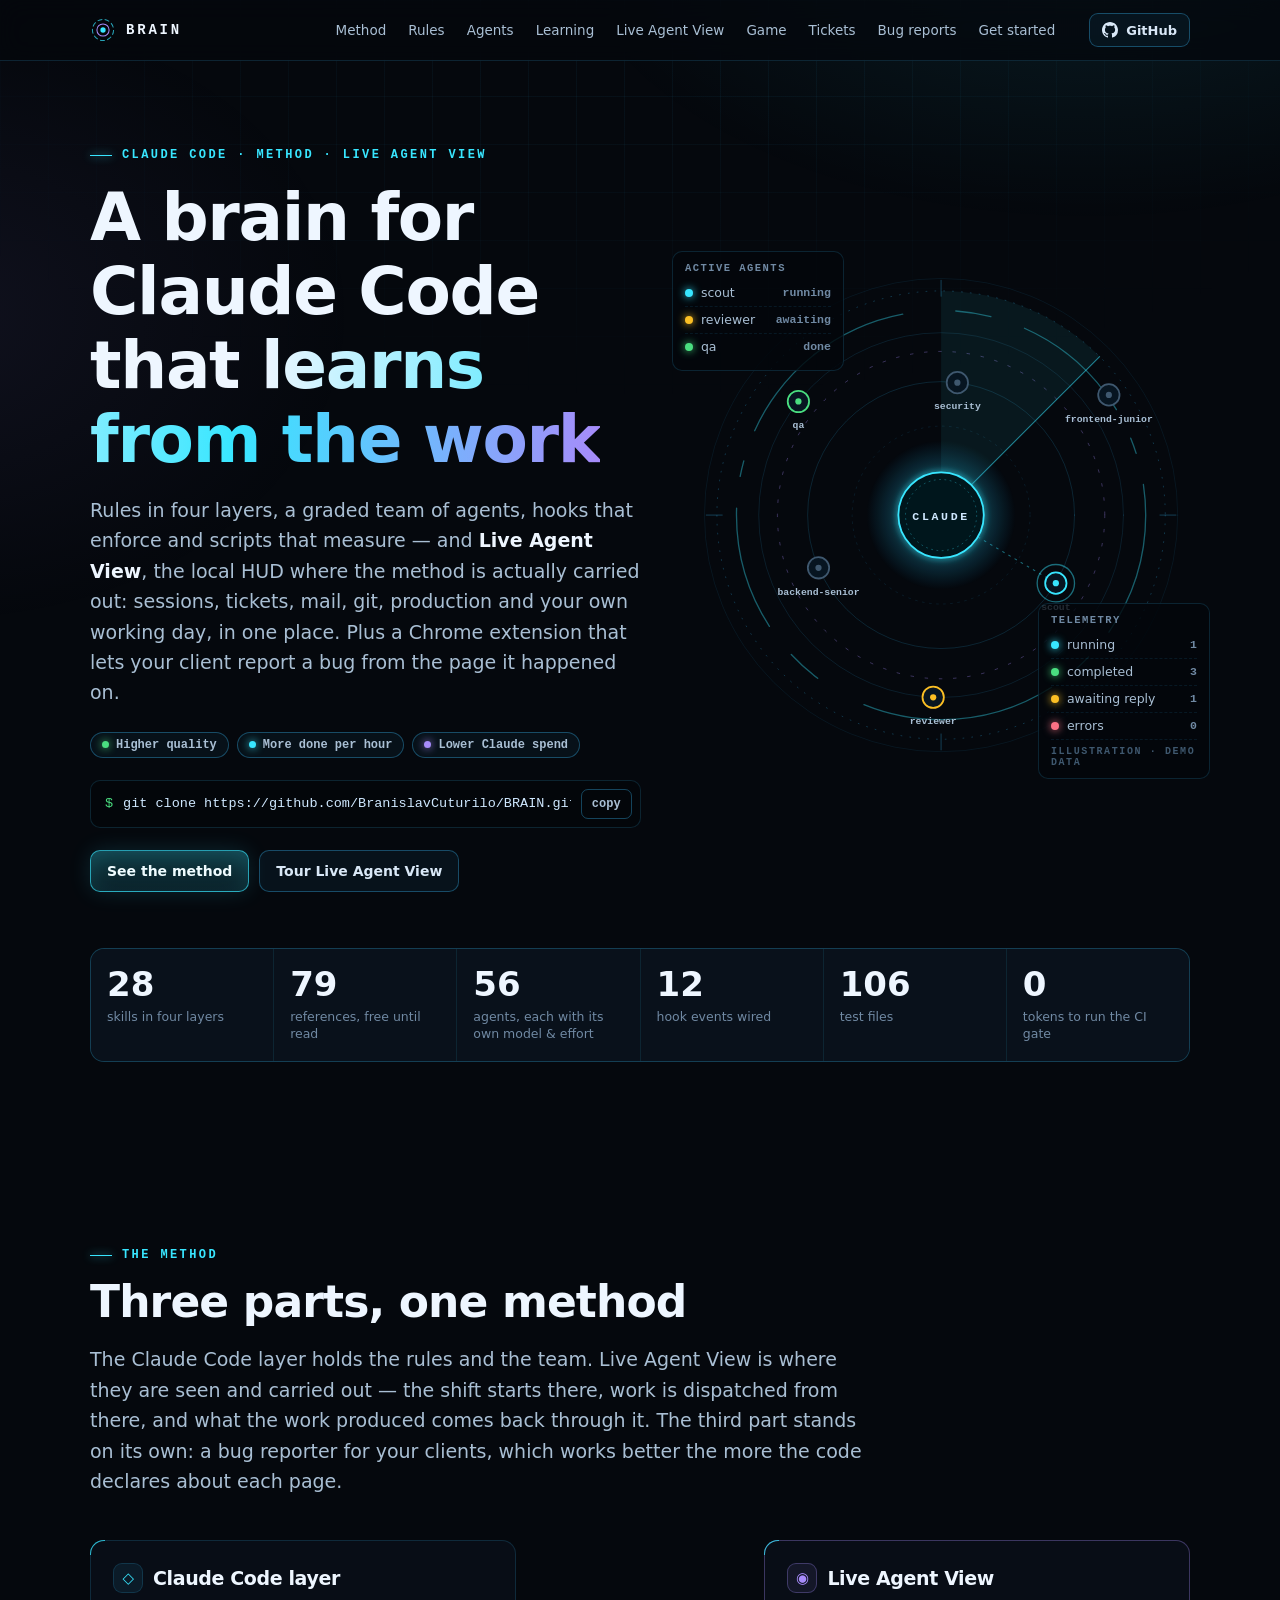
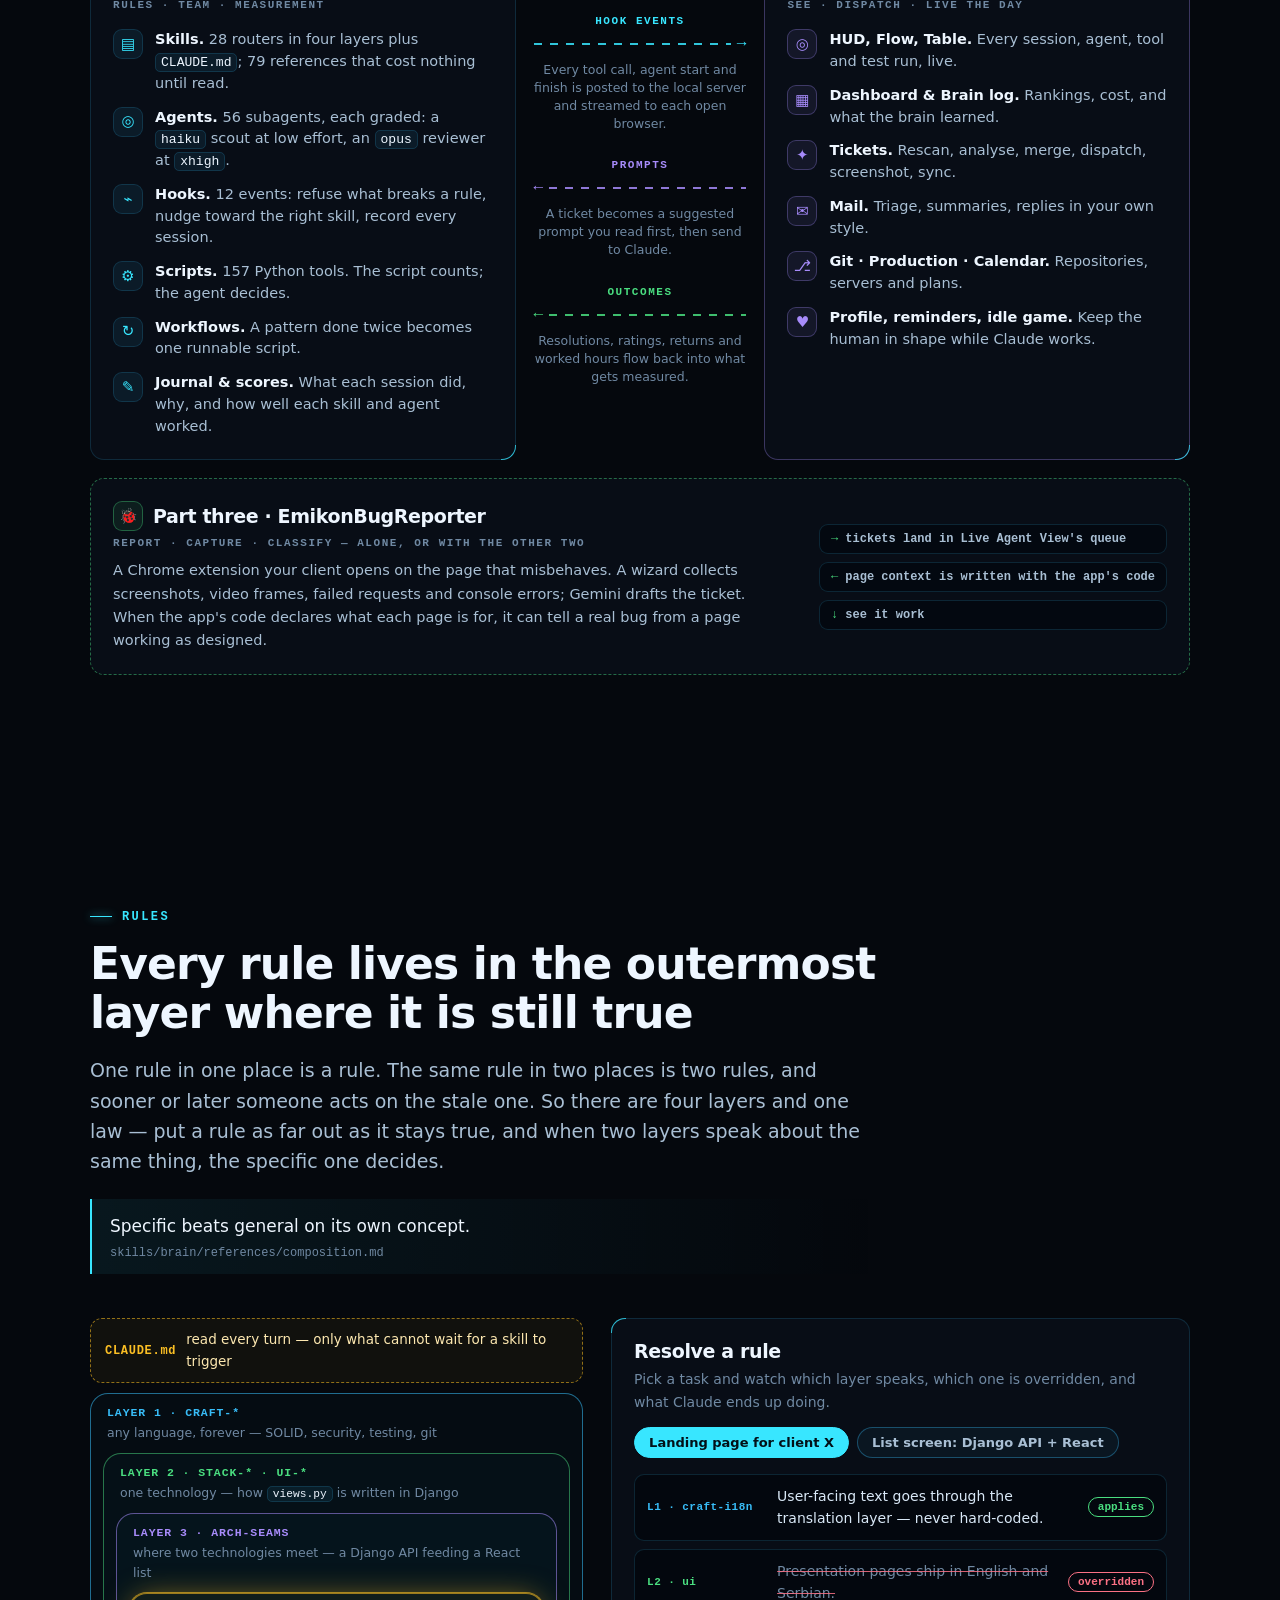
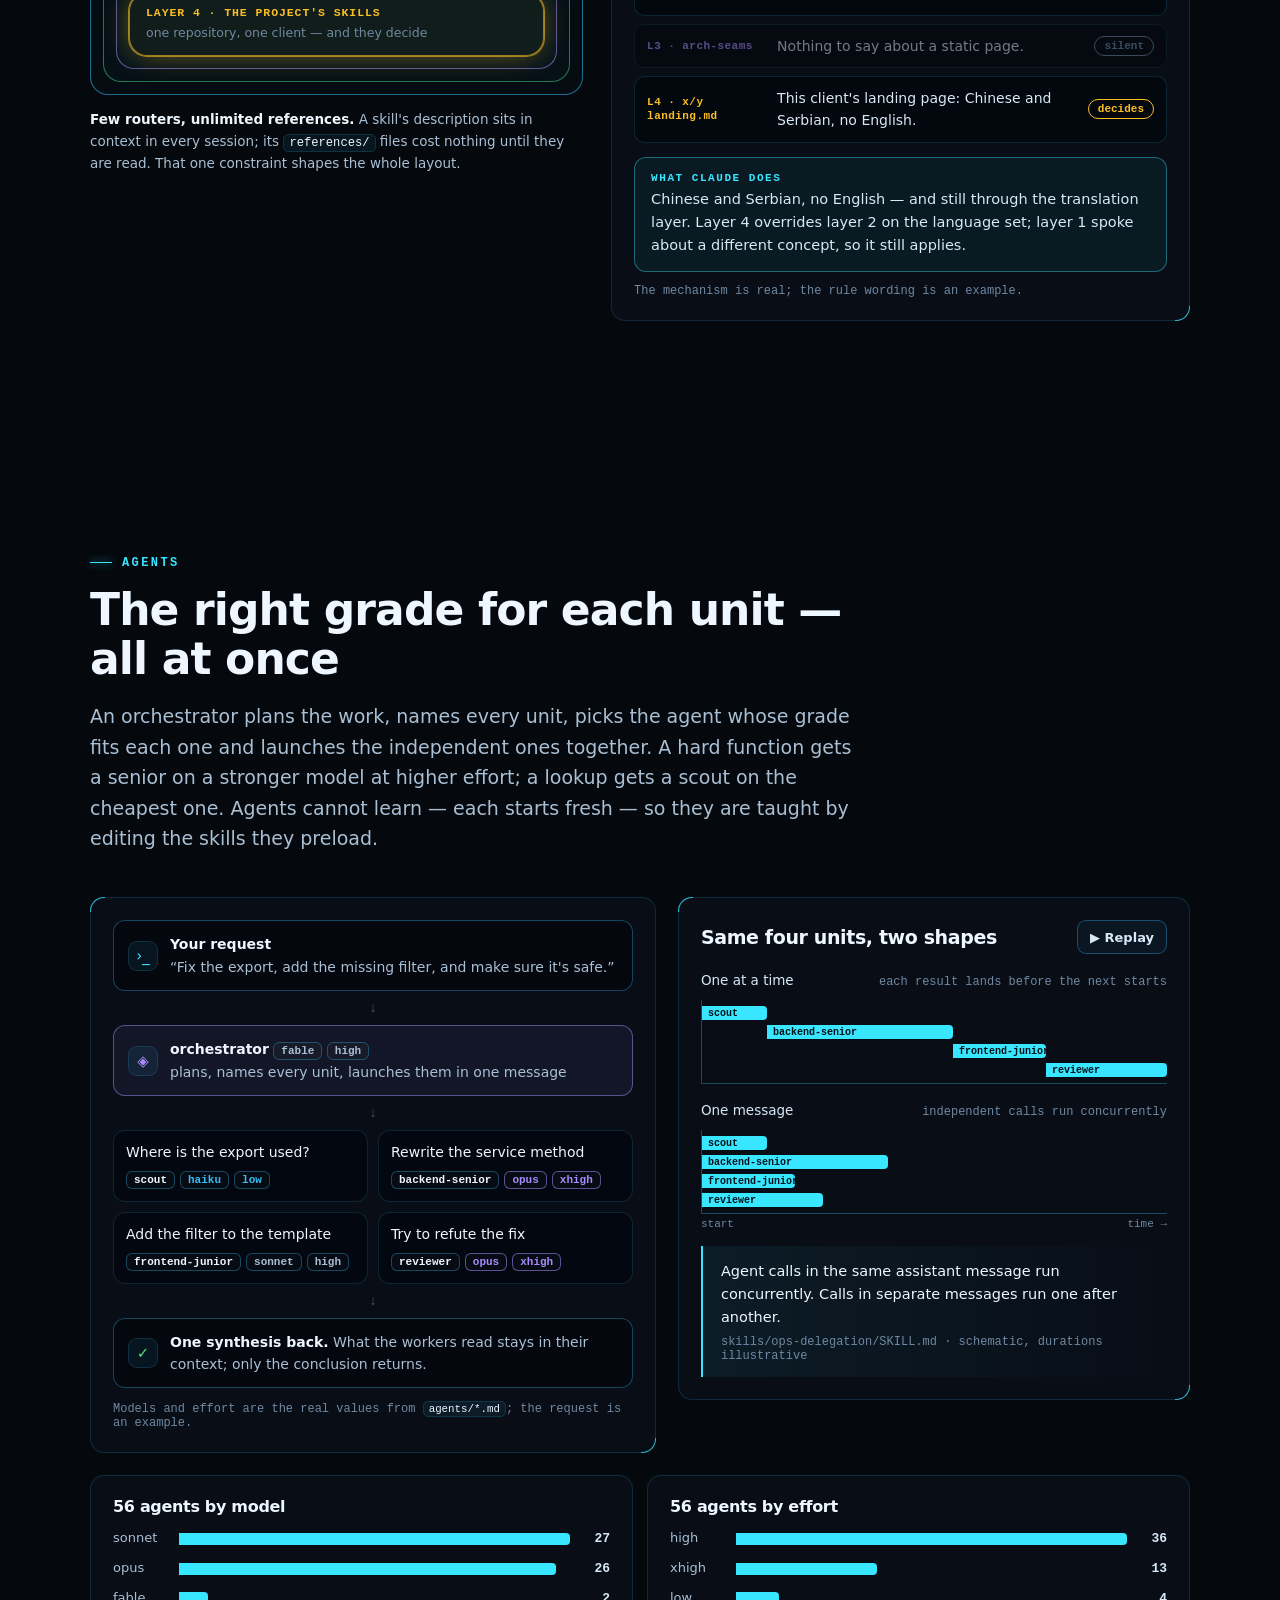
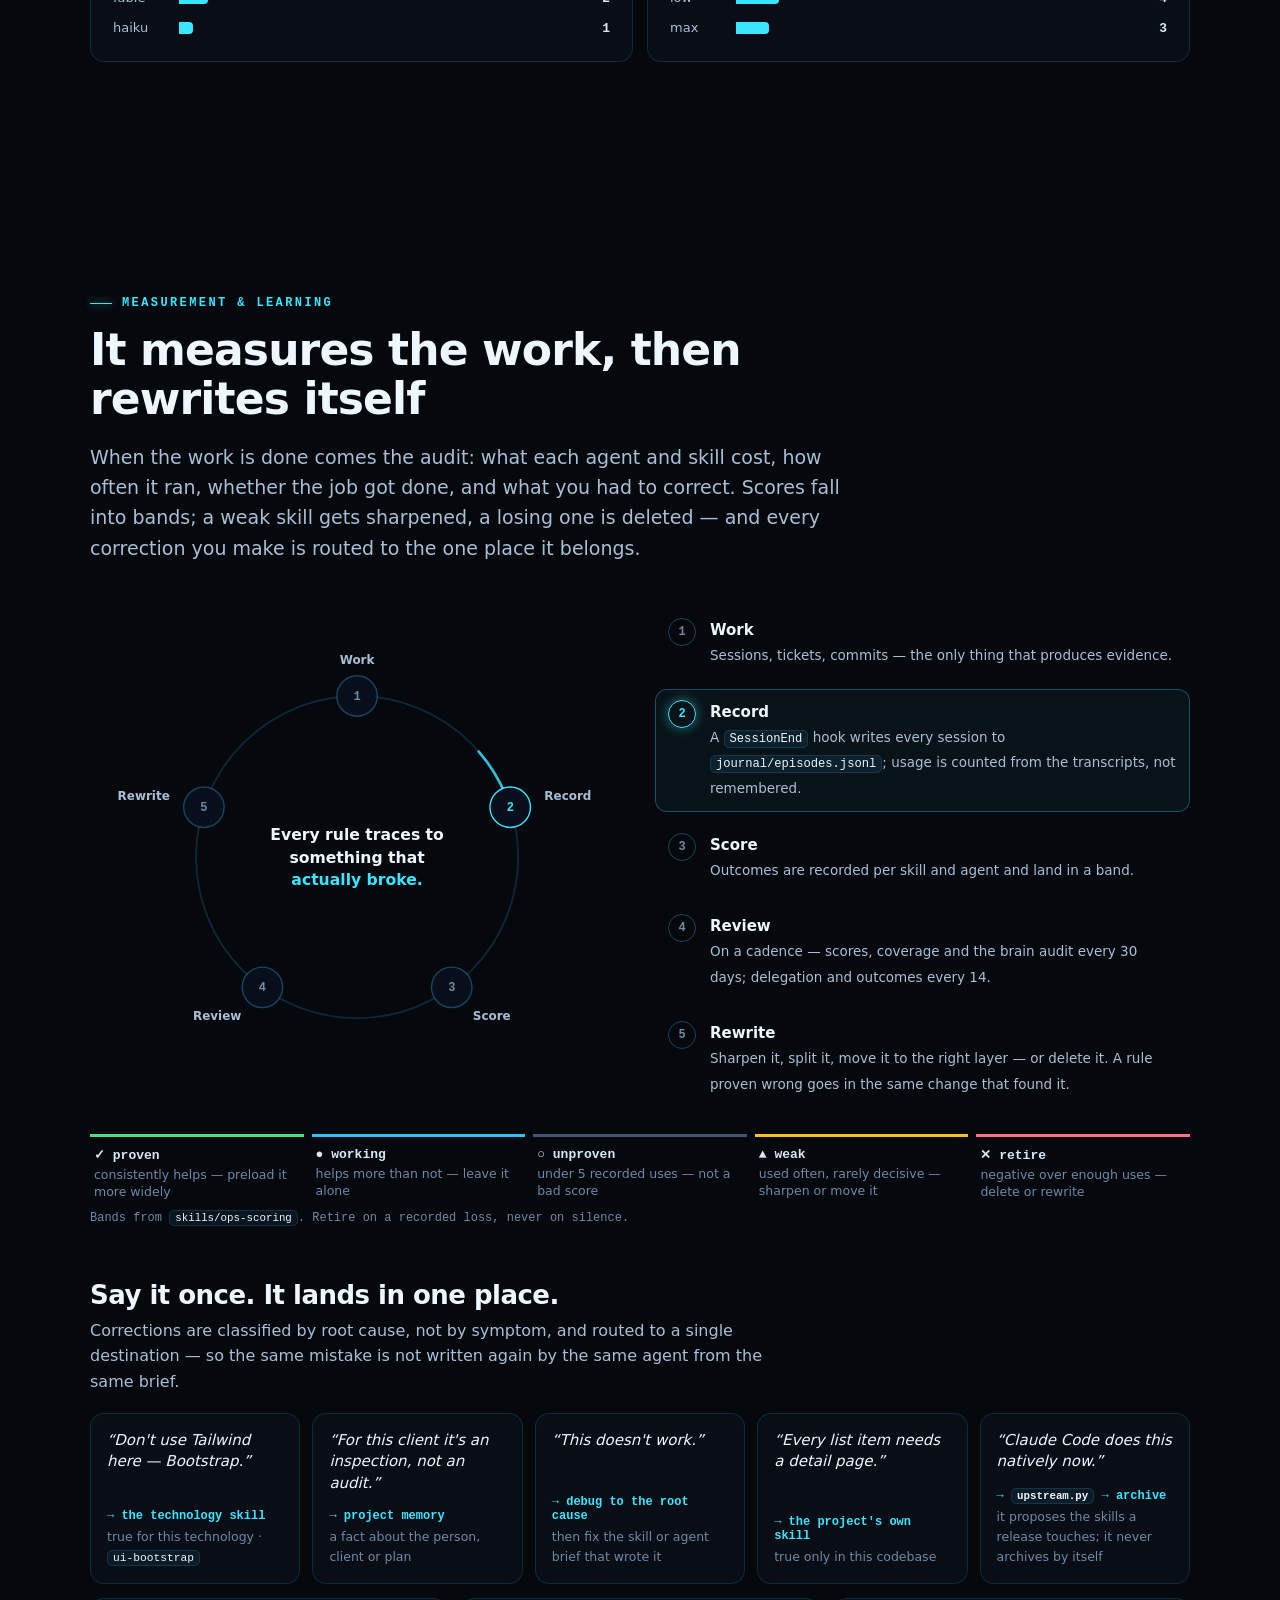
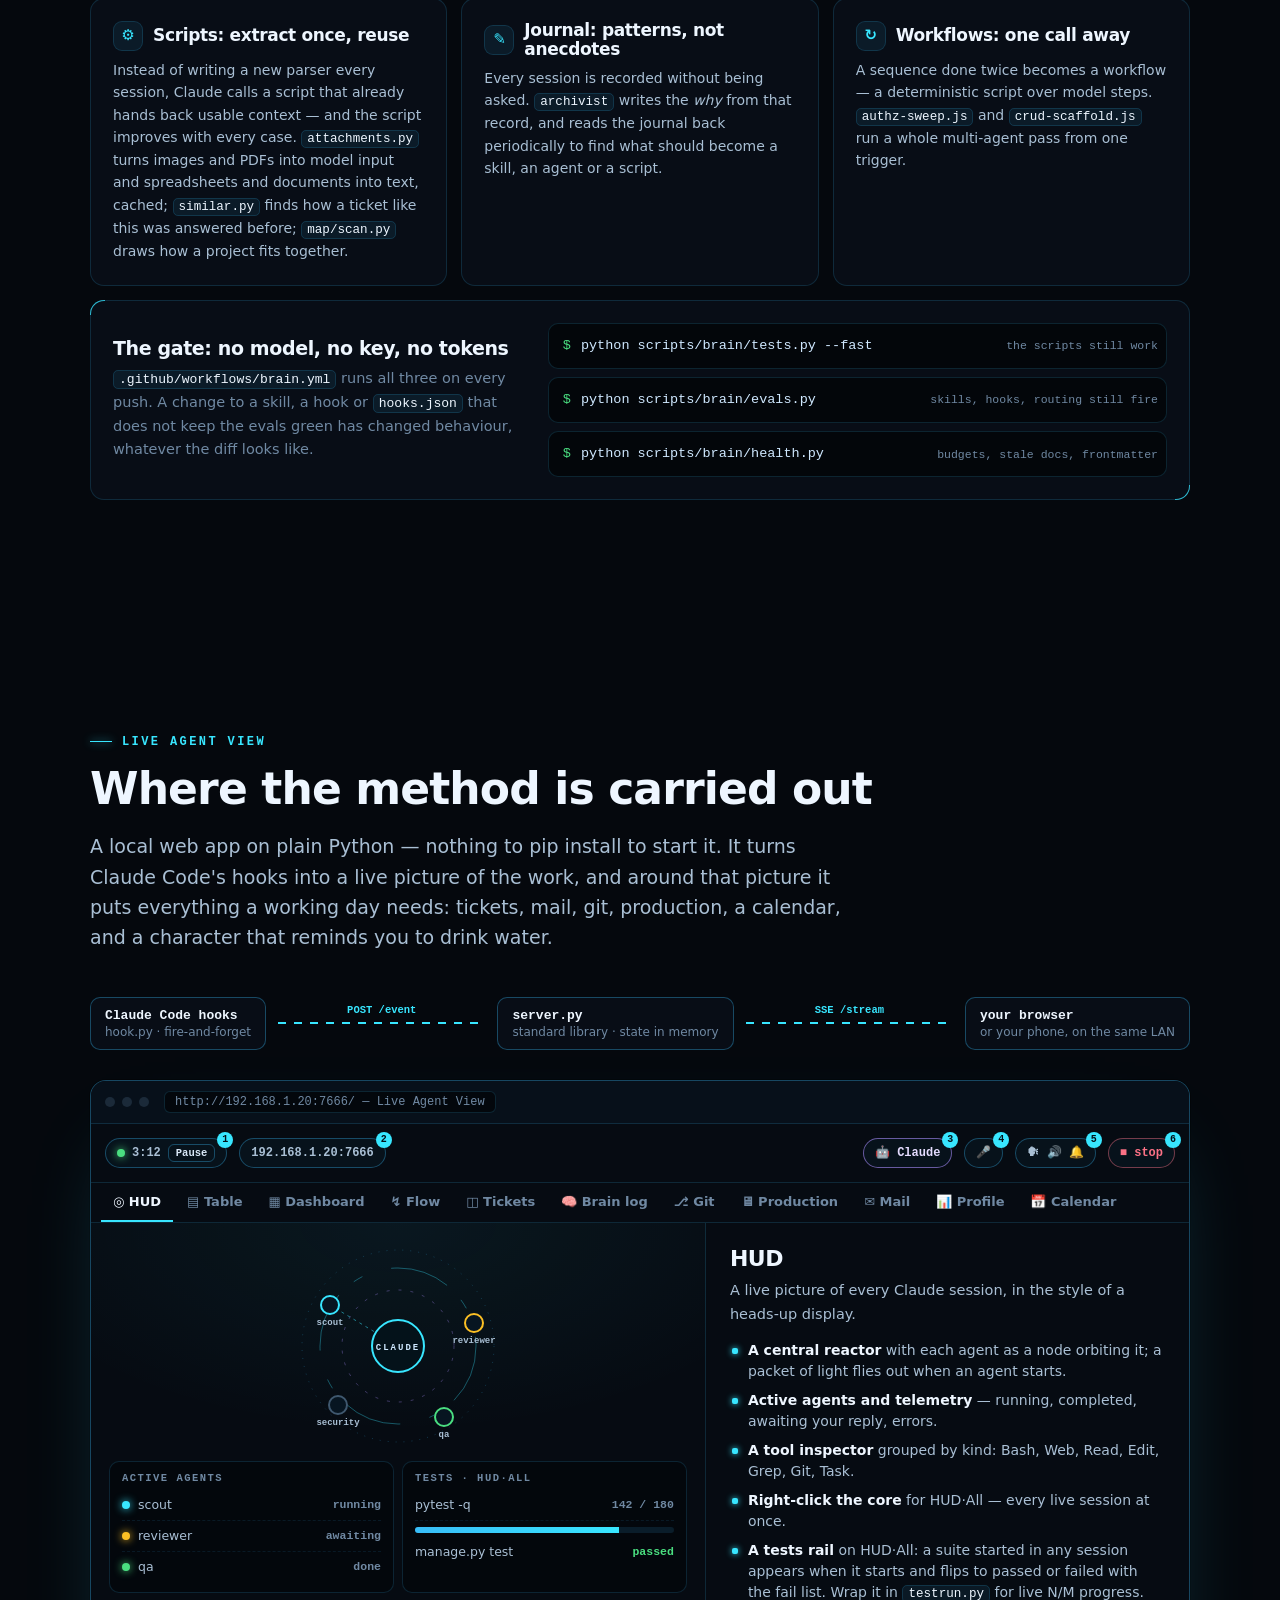
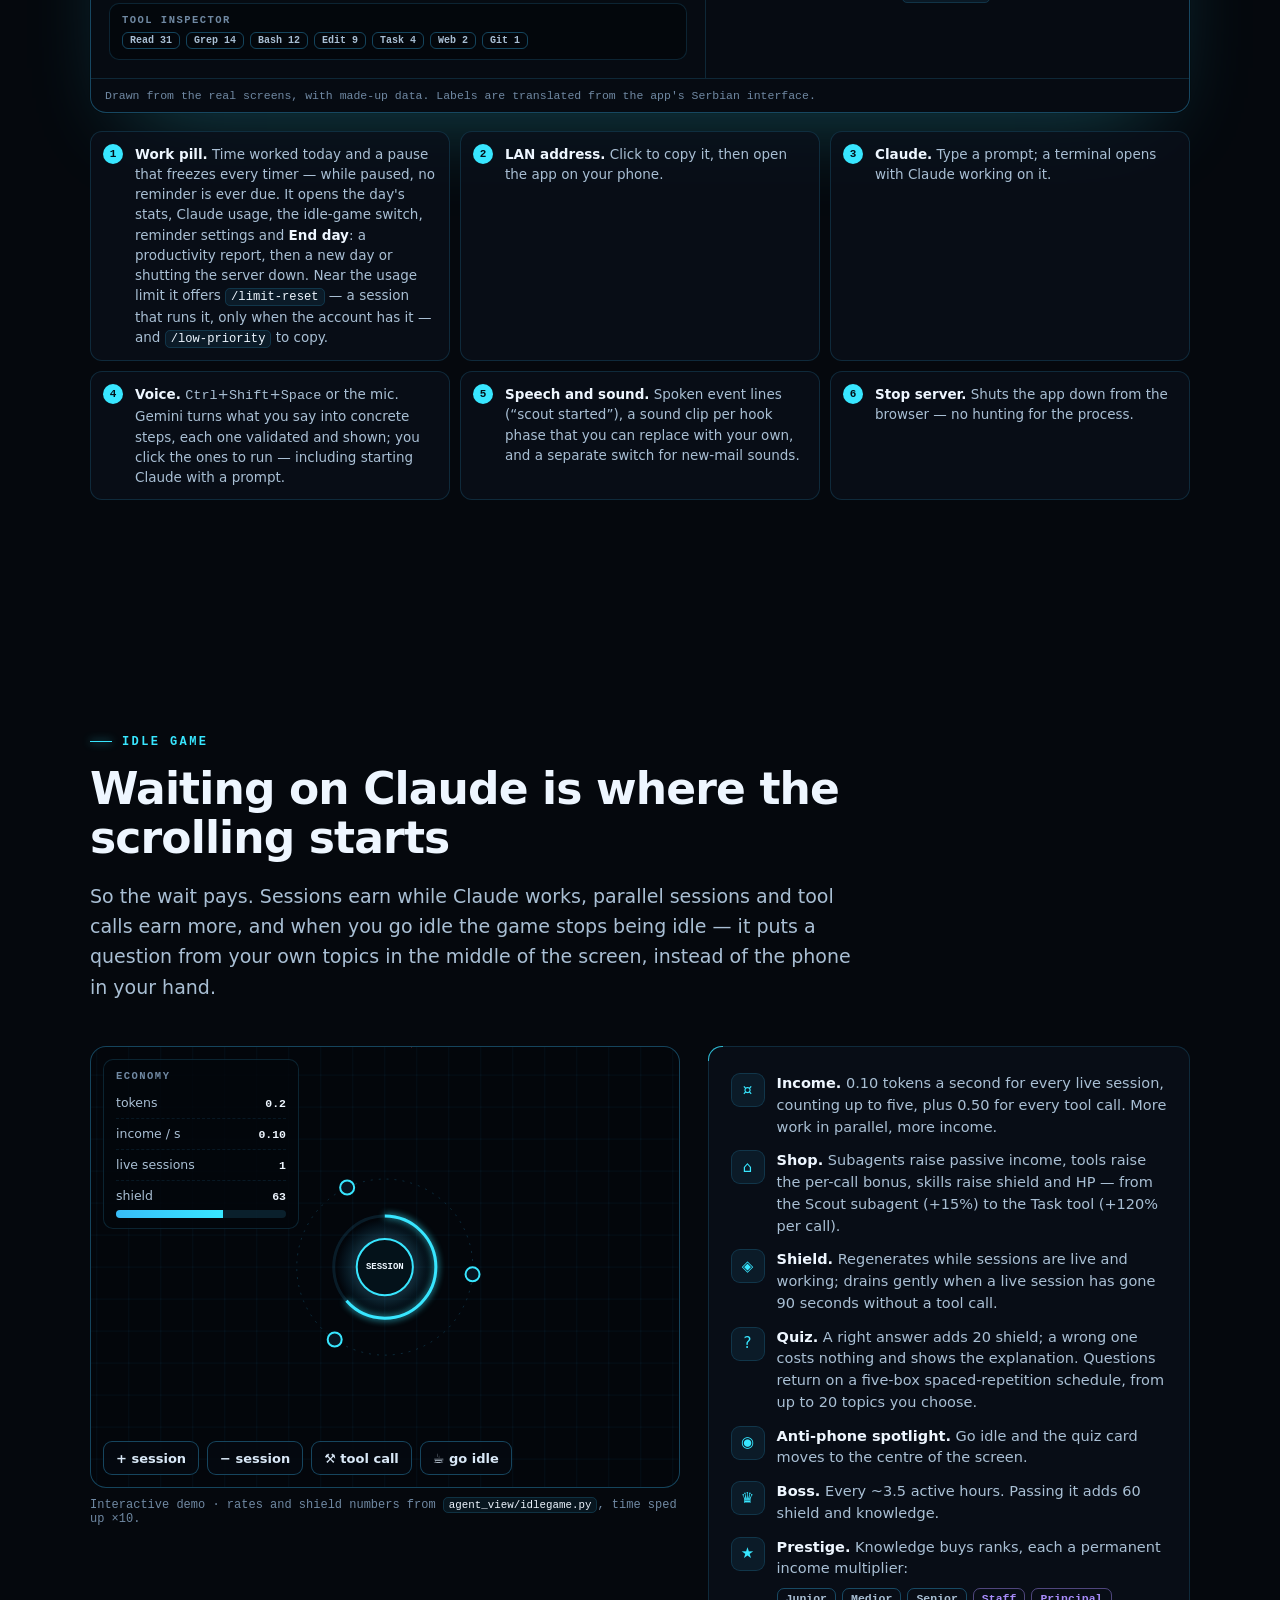
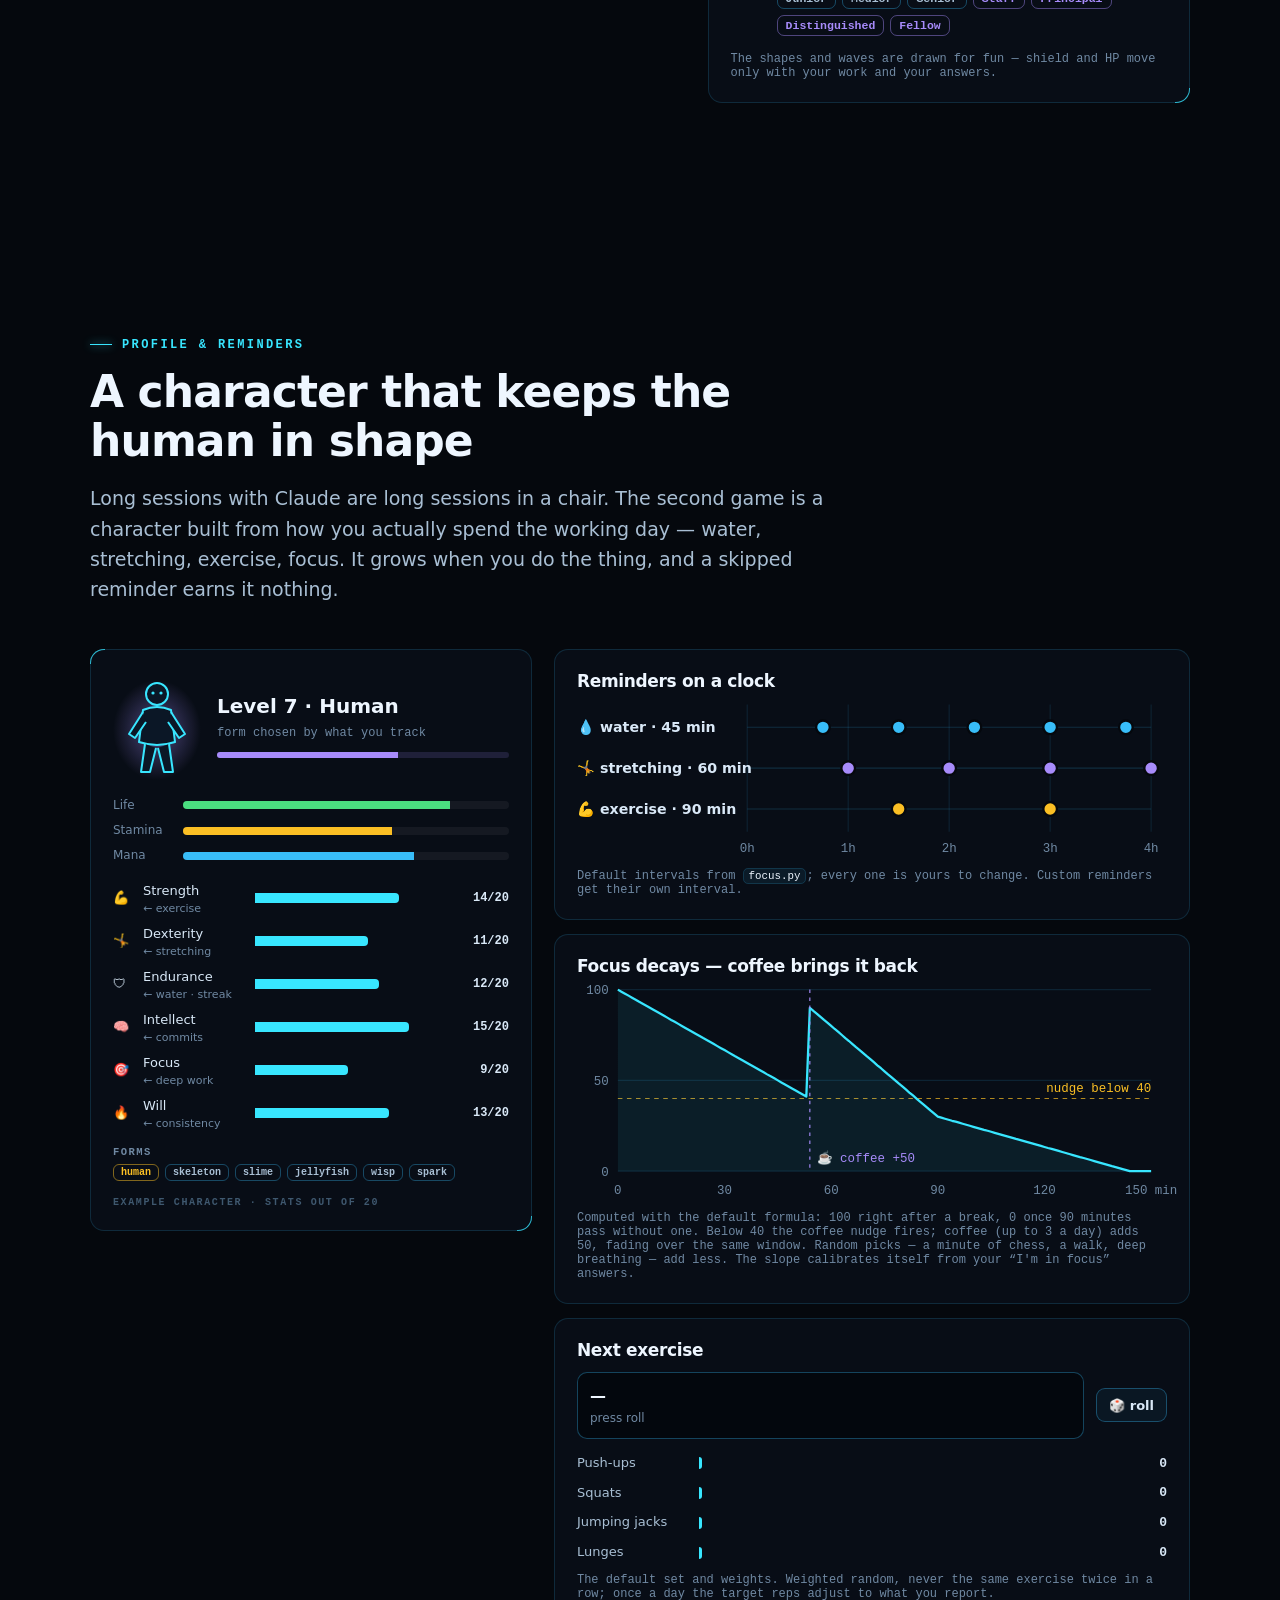
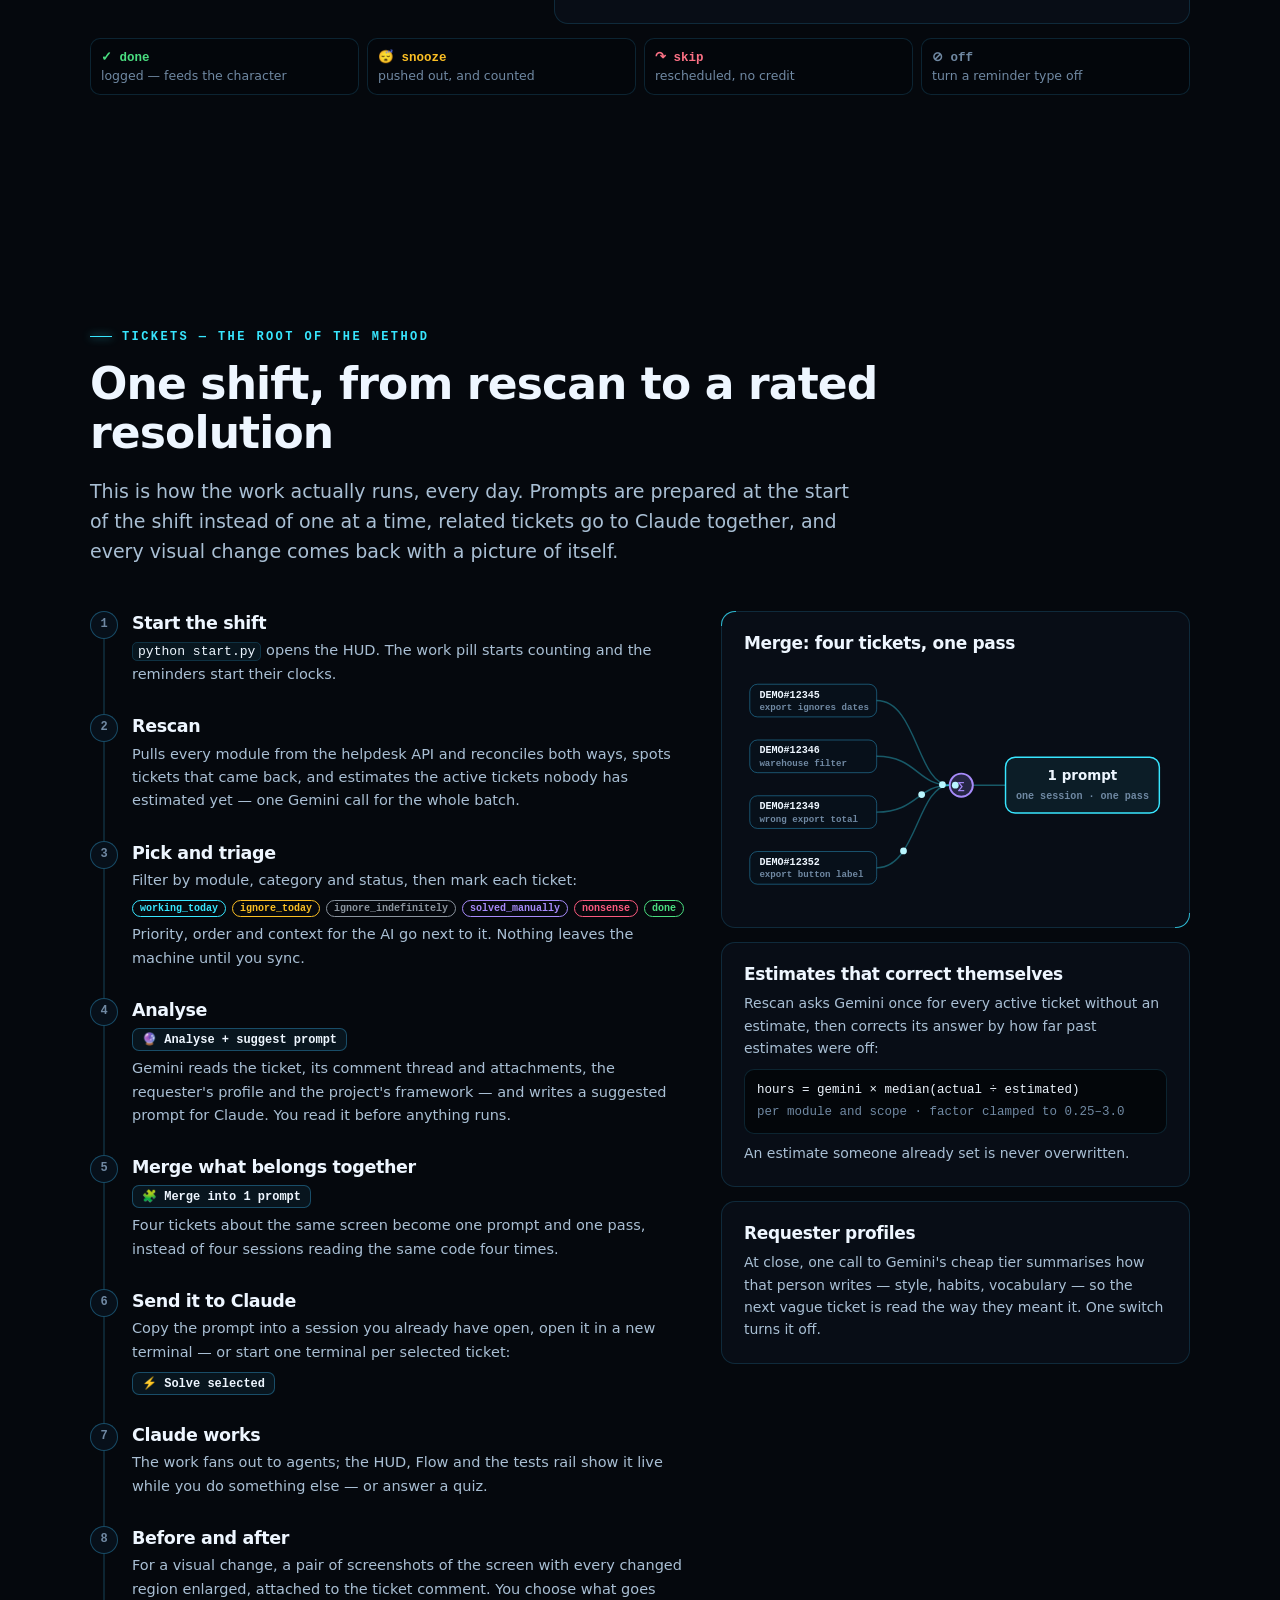
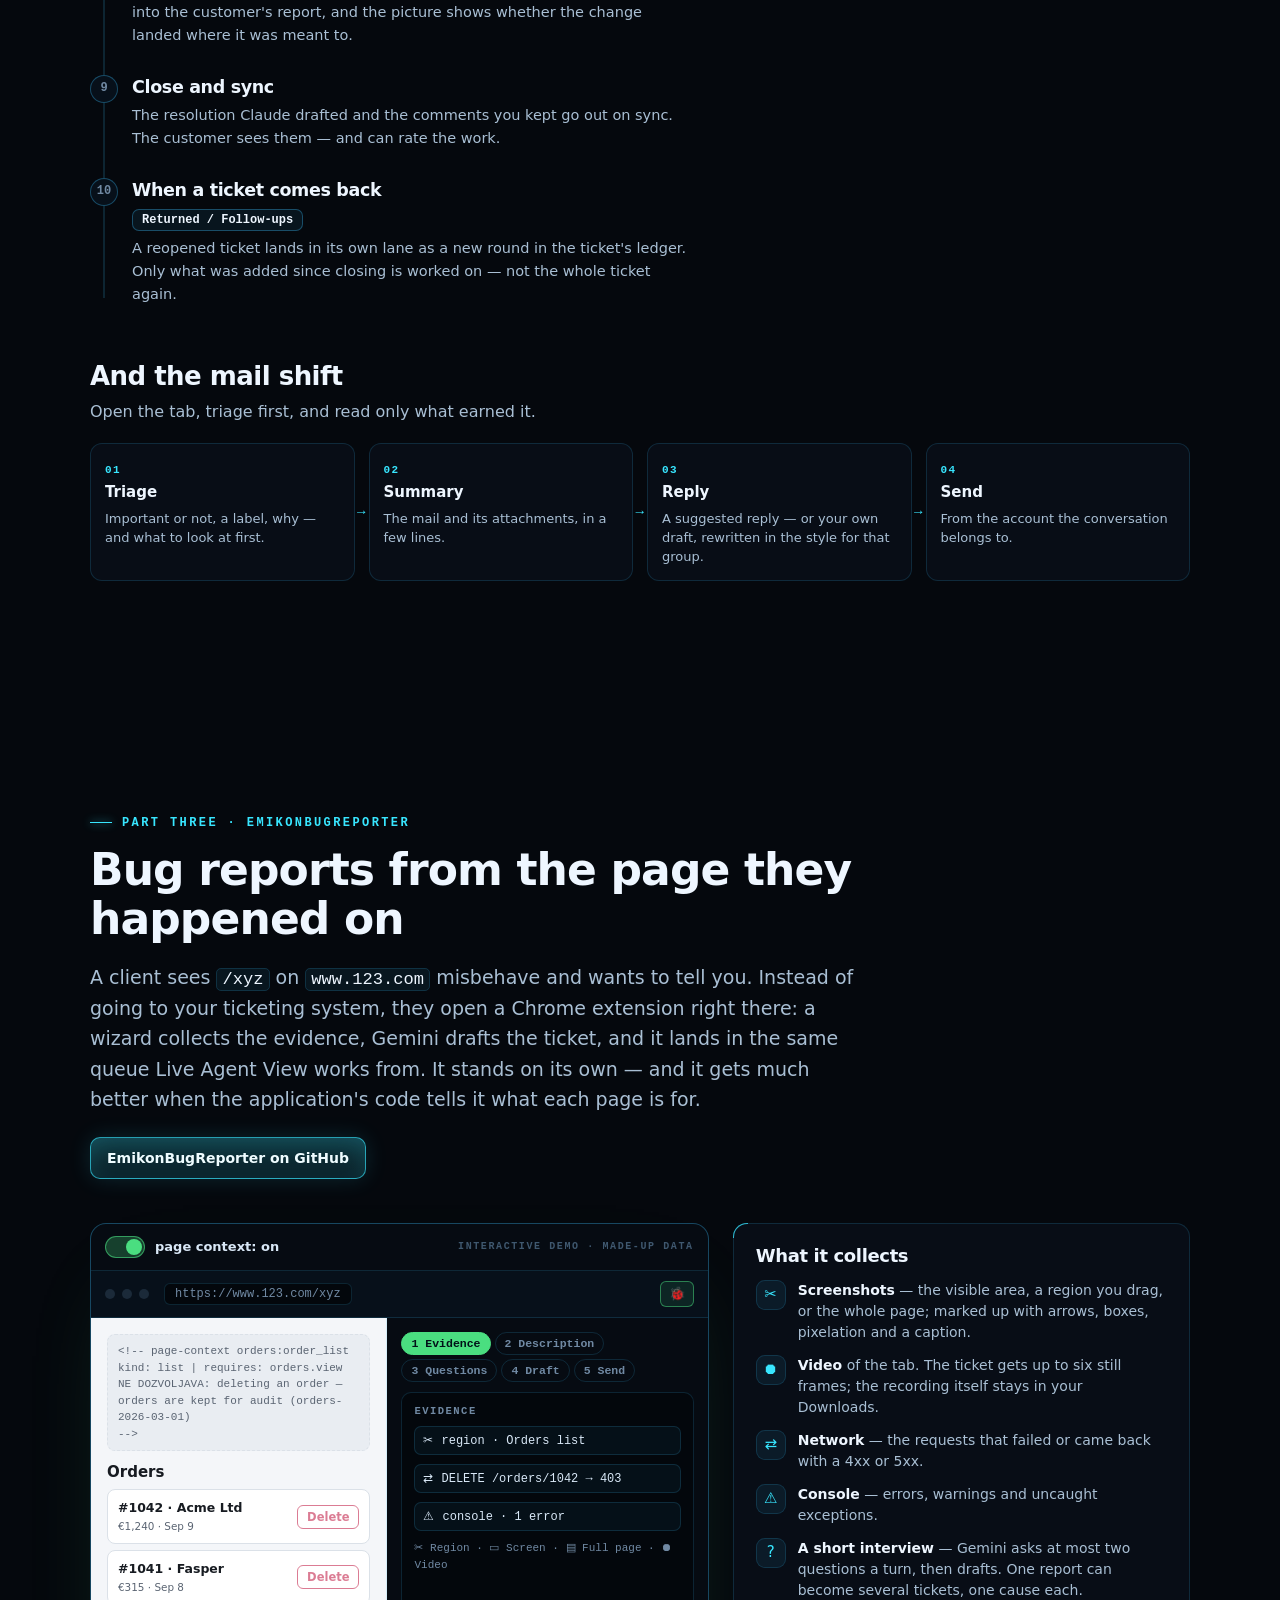
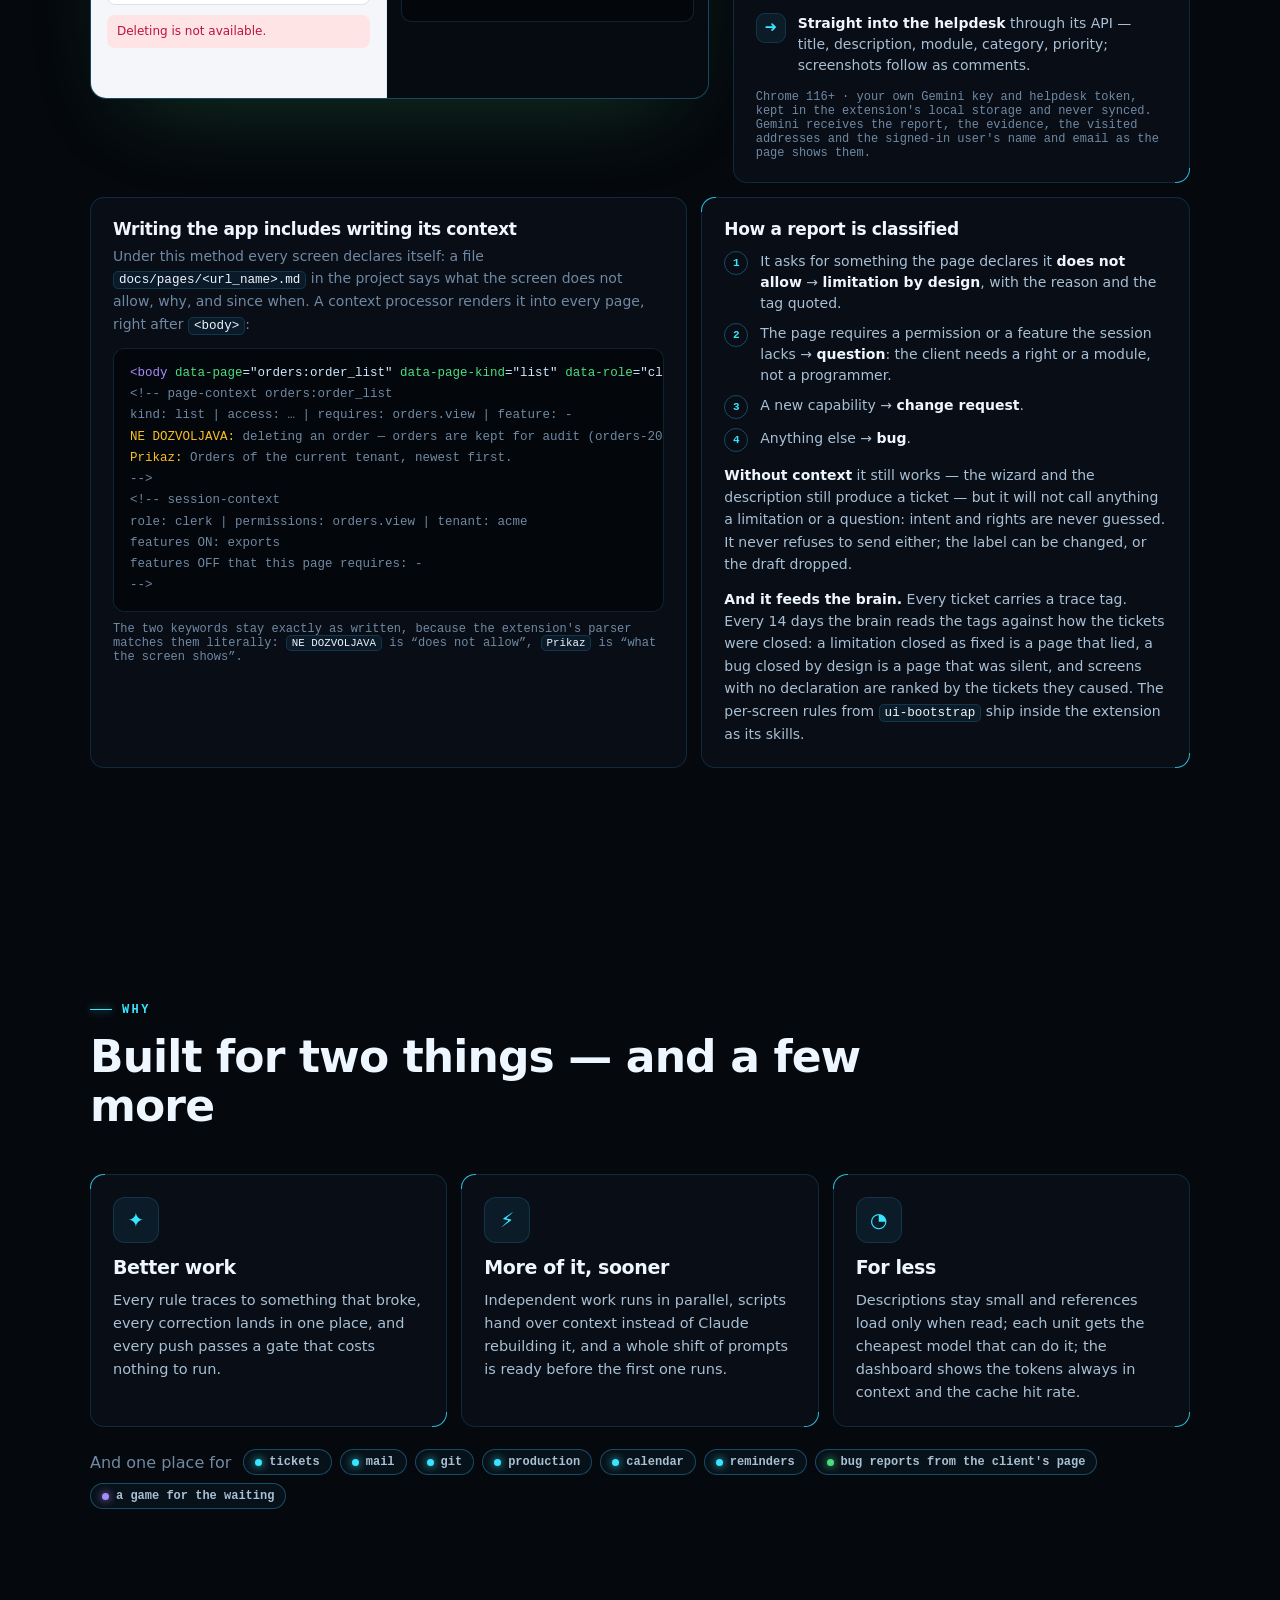
==== commit a87e3fb4: "docs: translate the Serbian labels left on the landing page The page is English, but the drawn app s" ====
--- a/docs/index.html
+++ b/docs/index.html
@@ -866,7 +866,7 @@
     </div>
     <div class="routes">
       <div class="route reveal"><div class="say">“Don't use Tailwind here — Bootstrap.”</div><div class="to">→ the technology skill</div><div class="rw">true for this technology · <code>ui-bootstrap</code></div></div>
-      <div class="route reveal"><div class="say">“For this client it's <i>kontrola</i>, not <i>revizija</i>.”</div><div class="to">→ project memory</div><div class="rw">a fact about the person, client or plan</div></div>
+      <div class="route reveal"><div class="say">“For this client it's an <i>inspection</i>, not an <i>audit</i>.”</div><div class="to">→ project memory</div><div class="rw">a fact about the person, client or plan</div></div>
       <div class="route reveal"><div class="say">“This doesn't work.”</div><div class="to">→ debug to the root cause</div><div class="rw">then fix the skill or agent brief that wrote it</div></div>
       <div class="route reveal"><div class="say">“Every list item needs a detail page.”</div><div class="to">→ the project's own skill</div><div class="rw">true only in this codebase</div></div>
       <div class="route reveal"><div class="say">“Claude Code does this natively now.”</div><div class="to">→ <code>upstream.py</code> → archive</div><div class="rw">it proposes the skills a release touches; it never archives by itself</div></div>
@@ -921,7 +921,7 @@
     <div class="window reveal">
       <div class="chrome"><i></i><i></i><i></i><span class="url">http://192.168.1.20:7666/ — Live Agent View</span></div>
       <div class="topbar" aria-label="Top bar — the numbers are explained below the window">
-        <span class="tb"><span class="dot" style="--c:var(--green)"></span>3:12<span class="pz">Pauza</span><span class="n">1</span></span>
+        <span class="tb"><span class="dot" style="--c:var(--green)"></span>3:12<span class="pz">Pause</span><span class="n">1</span></span>
         <span class="tb">192.168.1.20:7666<span class="n">2</span></span>
         <span class="tb-grow"></span>
         <span class="tb claude">🤖 Claude<span class="n">3</span></span>
@@ -939,8 +939,8 @@
         <button class="tab" role="tab" id="t-git" aria-controls="p-git" aria-selected="false" tabindex="-1">⎇ Git</button>
         <button class="tab" role="tab" id="t-prod" aria-controls="p-prod" aria-selected="false" tabindex="-1">🖥 Production</button>
         <button class="tab" role="tab" id="t-mail" aria-controls="p-mail" aria-selected="false" tabindex="-1">✉ Mail</button>
-        <button class="tab" role="tab" id="t-prof" aria-controls="p-prof" aria-selected="false" tabindex="-1">📊 Profil</button>
-        <button class="tab" role="tab" id="t-cal" aria-controls="p-cal" aria-selected="false" tabindex="-1">📅 Kalendar</button>
+        <button class="tab" role="tab" id="t-prof" aria-controls="p-prof" aria-selected="false" tabindex="-1">📊 Profile</button>
+        <button class="tab" role="tab" id="t-cal" aria-controls="p-cal" aria-selected="false" tabindex="-1">📅 Calendar</button>
       </div>
 
       <!-- HUD -->
@@ -1108,7 +1108,7 @@
           <div class="tkrow"><span class="cb on"></span><div><b>Add a filter by warehouse</b><small>DEMO#12346</small></div><span class="tstate" style="color:#38e6ff">working_today</span></div>
           <div class="tkrow"><span class="cb"></span><div><b>Typo on the invoice screen</b><small>DEMO#12351</small></div><span class="tstate" style="color:#fbbf24">ignore_today</span></div>
           <div class="tkrow"><span class="cb"></span><div><b>Login loop on one laptop</b><small>DEMO#12360</small></div><span class="tstate" style="color:#a78bfa">solved_manually</span></div>
-          <div class="bulk"><span>🔮 Analiziraj + predlog upita</span><span>🧩 Objedini u 1 upit</span><span>⚡ Reši selektovane</span></div>
+          <div class="bulk"><span>🔮 Analyse + suggest prompt</span><span>🧩 Merge into 1 prompt</span><span>⚡ Solve selected</span></div>
         </div>
         <div class="info">
           <h3>Tickets</h3>
@@ -1256,10 +1256,10 @@
             <div class="pfc"><b>5</b><span>🧱 work blocks</span></div>
             <div class="pfc"><b>12</b><span>⎇ commits</span></div>
           </div>
-          <div class="pills"><span class="lbl">stats</span><span class="lbl">productivity</span><span class="lbl imp">🎮 Karakter</span></div>
+          <div class="pills"><span class="lbl">stats</span><span class="lbl">productivity</span><span class="lbl imp">🎮 Character</span></div>
         </div>
         <div class="info">
-          <h3>Profil</h3>
+          <h3>Profile</h3>
           <p>How the day actually went — measured, not remembered.</p>
           <ul class="feat">
             <li><b>Hours worked, water, stretching, exercise reps, pauses, snoozes, Claude sessions, work blocks and commits</b> — per day, with totals and averages.</li>
@@ -1283,7 +1283,7 @@
           <div class="m-panel"><div class="m-h">Suggested</div><div class="m-row">Deadline from a ticket · Thu<span class="r">accept · dismiss</span></div></div>
         </div>
         <div class="info">
-          <h3>Kalendar</h3>
+          <h3>Calendar</h3>
           <p>Planning that pulls from everything else in the app.</p>
           <ul class="feat">
             <li><b>Month, week and day</b> views; recurring events; categories for work, personal, health, deadline and meeting.</li>
@@ -1293,7 +1293,7 @@
           </ul>
         </div>
       </div>
-      <div class="win-note">Drawn from the real screens, with made-up data. The app itself speaks Serbian — tab names are shown as they are.</div>
+      <div class="win-note">Drawn from the real screens, with made-up data. Labels are translated from the app's Serbian interface.</div>
     </div>
 
     <div class="legend reveal">
@@ -1453,13 +1453,13 @@
               <span class="tstate" style="color:#38e6ff">working_today</span><span class="tstate" style="color:#fbbf24">ignore_today</span><span class="tstate" style="color:#8b949e">ignore_indefinitely</span><span class="tstate" style="color:#a78bfa">solved_manually</span><span class="tstate" style="color:#fb5a7e">nonsense</span><span class="tstate" style="color:#4ade80">done</span>
             </div>
             <p>Priority, order and context for the AI go next to it. Nothing leaves the machine until you sync.</p></li>
-          <li class="step"><span class="num">4</span><h3>Analyse</h3><span class="ui">🔮 Analiziraj + predlog upita</span><p>Gemini reads the ticket, its comment thread and attachments, the requester's profile and the project's framework — and writes a suggested prompt for Claude. You read it before anything runs.</p></li>
-          <li class="step"><span class="num">5</span><h3>Merge what belongs together</h3><span class="ui">🧩 Objedini u 1 upit</span><p>Four tickets about the same screen become one prompt and one pass, instead of four sessions reading the same code four times.</p></li>
-          <li class="step"><span class="num">6</span><h3>Send it to Claude</h3><p>Copy the prompt into a session you already have open, open it in a new terminal — or start one terminal per selected ticket:</p><span class="ui">⚡ Reši selektovane</span></li>
+          <li class="step"><span class="num">4</span><h3>Analyse</h3><span class="ui">🔮 Analyse + suggest prompt</span><p>Gemini reads the ticket, its comment thread and attachments, the requester's profile and the project's framework — and writes a suggested prompt for Claude. You read it before anything runs.</p></li>
+          <li class="step"><span class="num">5</span><h3>Merge what belongs together</h3><span class="ui">🧩 Merge into 1 prompt</span><p>Four tickets about the same screen become one prompt and one pass, instead of four sessions reading the same code four times.</p></li>
+          <li class="step"><span class="num">6</span><h3>Send it to Claude</h3><p>Copy the prompt into a session you already have open, open it in a new terminal — or start one terminal per selected ticket:</p><span class="ui">⚡ Solve selected</span></li>
           <li class="step"><span class="num">7</span><h3>Claude works</h3><p>The work fans out to agents; the HUD, Flow and the tests rail show it live while you do something else — or answer a quiz.</p></li>
           <li class="step"><span class="num">8</span><h3>Before and after</h3><p>For a visual change, a pair of screenshots of the screen with every changed region enlarged, attached to the ticket comment. You choose what goes into the customer's report, and the picture shows whether the change landed where it was meant to.</p></li>
           <li class="step"><span class="num">9</span><h3>Close and sync</h3><p>The resolution Claude drafted and the comments you kept go out on sync. The customer sees them — and can rate the work.</p></li>
-          <li class="step"><span class="num">10</span><h3>When a ticket comes back</h3><span class="ui">Vraćeni / Dopune</span><p>A reopened ticket lands in its own lane as a new round in the ticket's ledger. Only what was added since closing is worked on — not the whole ticket again.</p></li>
+          <li class="step"><span class="num">10</span><h3>When a ticket comes back</h3><span class="ui">Returned / Follow-ups</span><p>A reopened ticket lands in its own lane as a new round in the ticket's ledger. Only what was added since closing is worked on — not the whole ticket again.</p></li>
         </ol>
       </div>
 
@@ -1541,17 +1541,17 @@
 NE DOZVOLJAVA: deleting an order — orders are kept for audit (orders-2026-03-01)
 --&gt;</pre>
             <h4>Orders</h4>
-            <div class="orow"><div><b>#1042 · Acme d.o.o.</b><small>12 400 RSD · 09.09.</small></div><span class="del">Delete</span></div>
-            <div class="orow"><div><b>#1041 · Fasper</b><small>3 150 RSD · 08.09.</small></div><span class="del">Delete</span></div>
+            <div class="orow"><div><b>#1042 · Acme Ltd</b><small>€1,240 · Sep 9</small></div><span class="del">Delete</span></div>
+            <div class="orow"><div><b>#1041 · Fasper</b><small>€315 · Sep 8</small></div><span class="del">Delete</span></div>
             <div class="toast">Deleting is not available.</div>
           </div>
           <div class="ebr-side">
             <div class="wsteps" role="tablist" aria-label="Wizard steps">
-              <button class="wstep" type="button" role="tab" data-step="0" aria-selected="true">1 Dokazi</button>
-              <button class="wstep" type="button" role="tab" data-step="1" aria-selected="false">2 Tvoj opis</button>
-              <button class="wstep" type="button" role="tab" data-step="2" aria-selected="false">3 Pitanja</button>
-              <button class="wstep" type="button" role="tab" data-step="3" aria-selected="false">4 Predlog</button>
-              <button class="wstep" type="button" role="tab" data-step="4" aria-selected="false">5 Slanje</button>
+              <button class="wstep" type="button" role="tab" data-step="0" aria-selected="true">1 Evidence</button>
+              <button class="wstep" type="button" role="tab" data-step="1" aria-selected="false">2 Description</button>
+              <button class="wstep" type="button" role="tab" data-step="2" aria-selected="false">3 Questions</button>
+              <button class="wstep" type="button" role="tab" data-step="3" aria-selected="false">4 Draft</button>
+              <button class="wstep" type="button" role="tab" data-step="4" aria-selected="false">5 Send</button>
             </div>
             <div class="wbox" id="wbox" role="tabpanel" aria-live="polite"></div>
           </div>
@@ -1587,12 +1587,12 @@
 features ON: exports
 features OFF that this page requires: -
 --&gt;</span></pre>
-        <p class="src" style="margin:10px 0 0"><code>NE DOZVOLJAVA</code> means “does not allow” and <code>Prikaz</code> “what the screen shows” — the keywords the extension parses.</p>
+        <p class="src" style="margin:10px 0 0">The two keywords stay exactly as written, because the extension's parser matches them literally: <code>NE DOZVOLJAVA</code> is “does not allow”, <code>Prikaz</code> is “what the screen shows”.</p>
       </div>
       <div class="panel hud reveal">
         <h3 style="font-size:17px">How a report is classified</h3>
         <ol class="decide">
-          <li><span class="n">1</span><span>It asks for something the page lists under <b>NE DOZVOLJAVA</b> → <b>limitation by design</b>, with the reason and the tag quoted.</span></li>
+          <li><span class="n">1</span><span>It asks for something the page declares it <b>does not allow</b> → <b>limitation by design</b>, with the reason and the tag quoted.</span></li>
           <li><span class="n">2</span><span>The page requires a permission or a feature the session lacks → <b>question</b>: the client needs a right or a module, not a programmer.</span></li>
           <li><span class="n">3</span><span>A new capability → <b>change request</b>.</span></li>
           <li><span class="n">4</span><span>Anything else → <b>bug</b>.</span></li>
@@ -2336,35 +2336,35 @@
   function row(parent, icon, text){ var r = h("div", "ev-row", null, parent); h("span", null, icon, r); h("span", null, text, r); }
   var RENDER = [
     function(){
-      h("div", "h", "Dokazi · evidence", box);
+      h("div", "h", "Evidence", box);
       row(box, "✂", "region · Orders list");
       row(box, "⇄", "DELETE /orders/1042 → 403");
       row(box, "⚠", "console · 1 error");
-      h("div", "tagline", "✂ Isečak · ▭ Ekran · ▤ Cela · ⏺ Video", box);
+      h("div", "tagline", "✂ Region · ▭ Screen · ▤ Full page · ⏺ Video", box);
     },
     function(){
-      h("div", "h", "Tvoj opis · your description", box);
+      h("div", "h", "Your description", box);
       h("div", "say", "“I can't delete order #1042 — the button does nothing.”", box);
     },
     function(){
-      h("div", "h", "Pitanja · at most two a turn", box);
+      h("div", "h", "Questions · at most two a turn", box);
       h("div", null, "Gemini: Does this happen with every order, or only #1042?", box);
       h("div", "say", "“Every order.”", box);
     },
     function(){
-      h("div", "h", "Predlog · the draft", box);
+      h("div", "h", "Draft", box);
       if (withContext) {
-        h("span", "kindchip k-lim", "ograničenje po dizajnu · limitation", box);
+        h("span", "kindchip k-lim", "limitation by design", box);
         h("div", "ttl", "Deleting an order is not available on the orders list", box);
         h("div", null, "The page does not allow deleting orders — they are kept for audit (orders-2026-03-01). No fix to plan; a change request if it is still needed.", box);
       } else {
-        h("span", "kindchip k-bug", "greška · bug", box);
+        h("span", "kindchip k-bug", "bug", box);
         h("div", "ttl", "Order #1042 cannot be deleted", box);
-        h("div", null, "DELETE /orders/1042 returns 403 and the console logs an error. Cause: nije utvrđeno. No page context, so it cannot be called a limitation or a question.", box);
+        h("div", null, "DELETE /orders/1042 returns 403 and the console logs an error. Cause: not determined. No page context, so it cannot be called a limitation or a question.", box);
       }
     },
     function(){
-      h("div", "h", "Slanje · to the helpdesk", box);
+      h("div", "h", "Send · to the helpdesk", box);
       row(box, "▤", "module · Orders · priority · Minor");
       row(box, "✉", "screenshots follow as comments");
       h("div", "tagline", withContext
